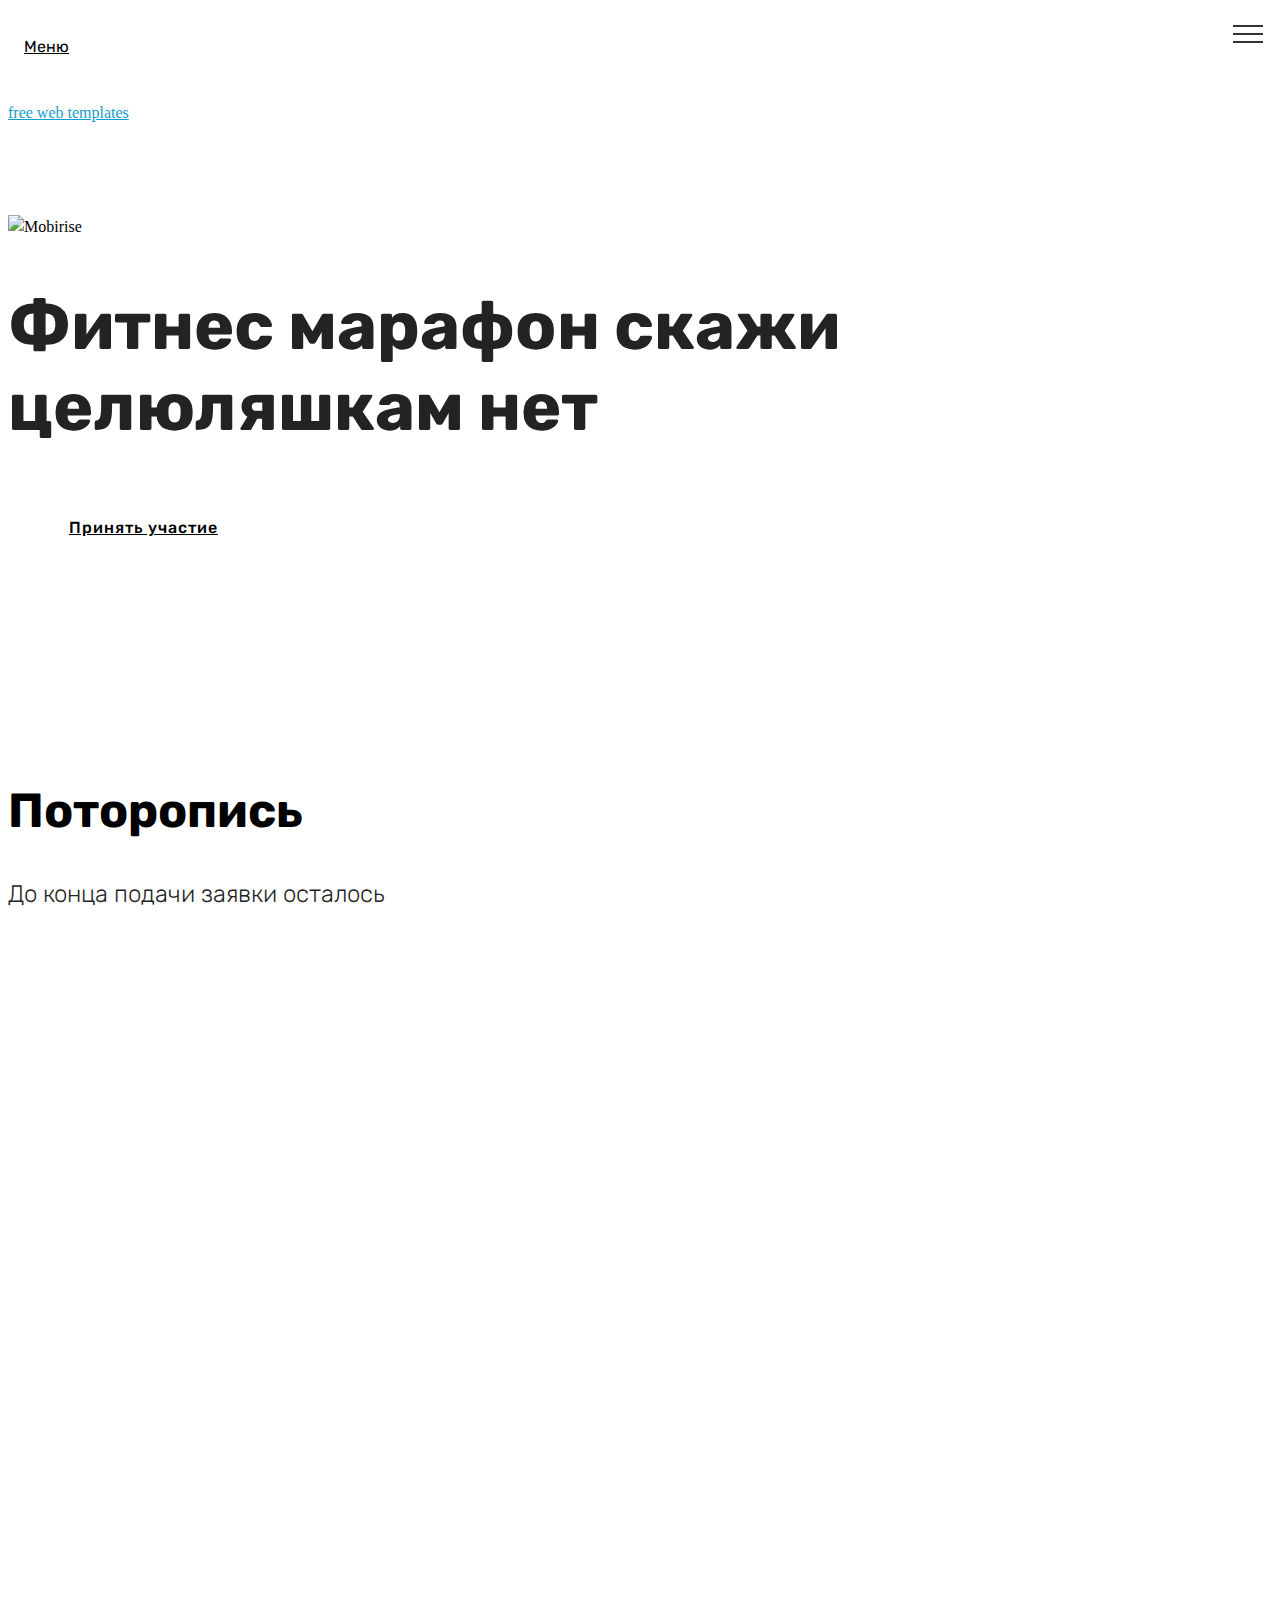
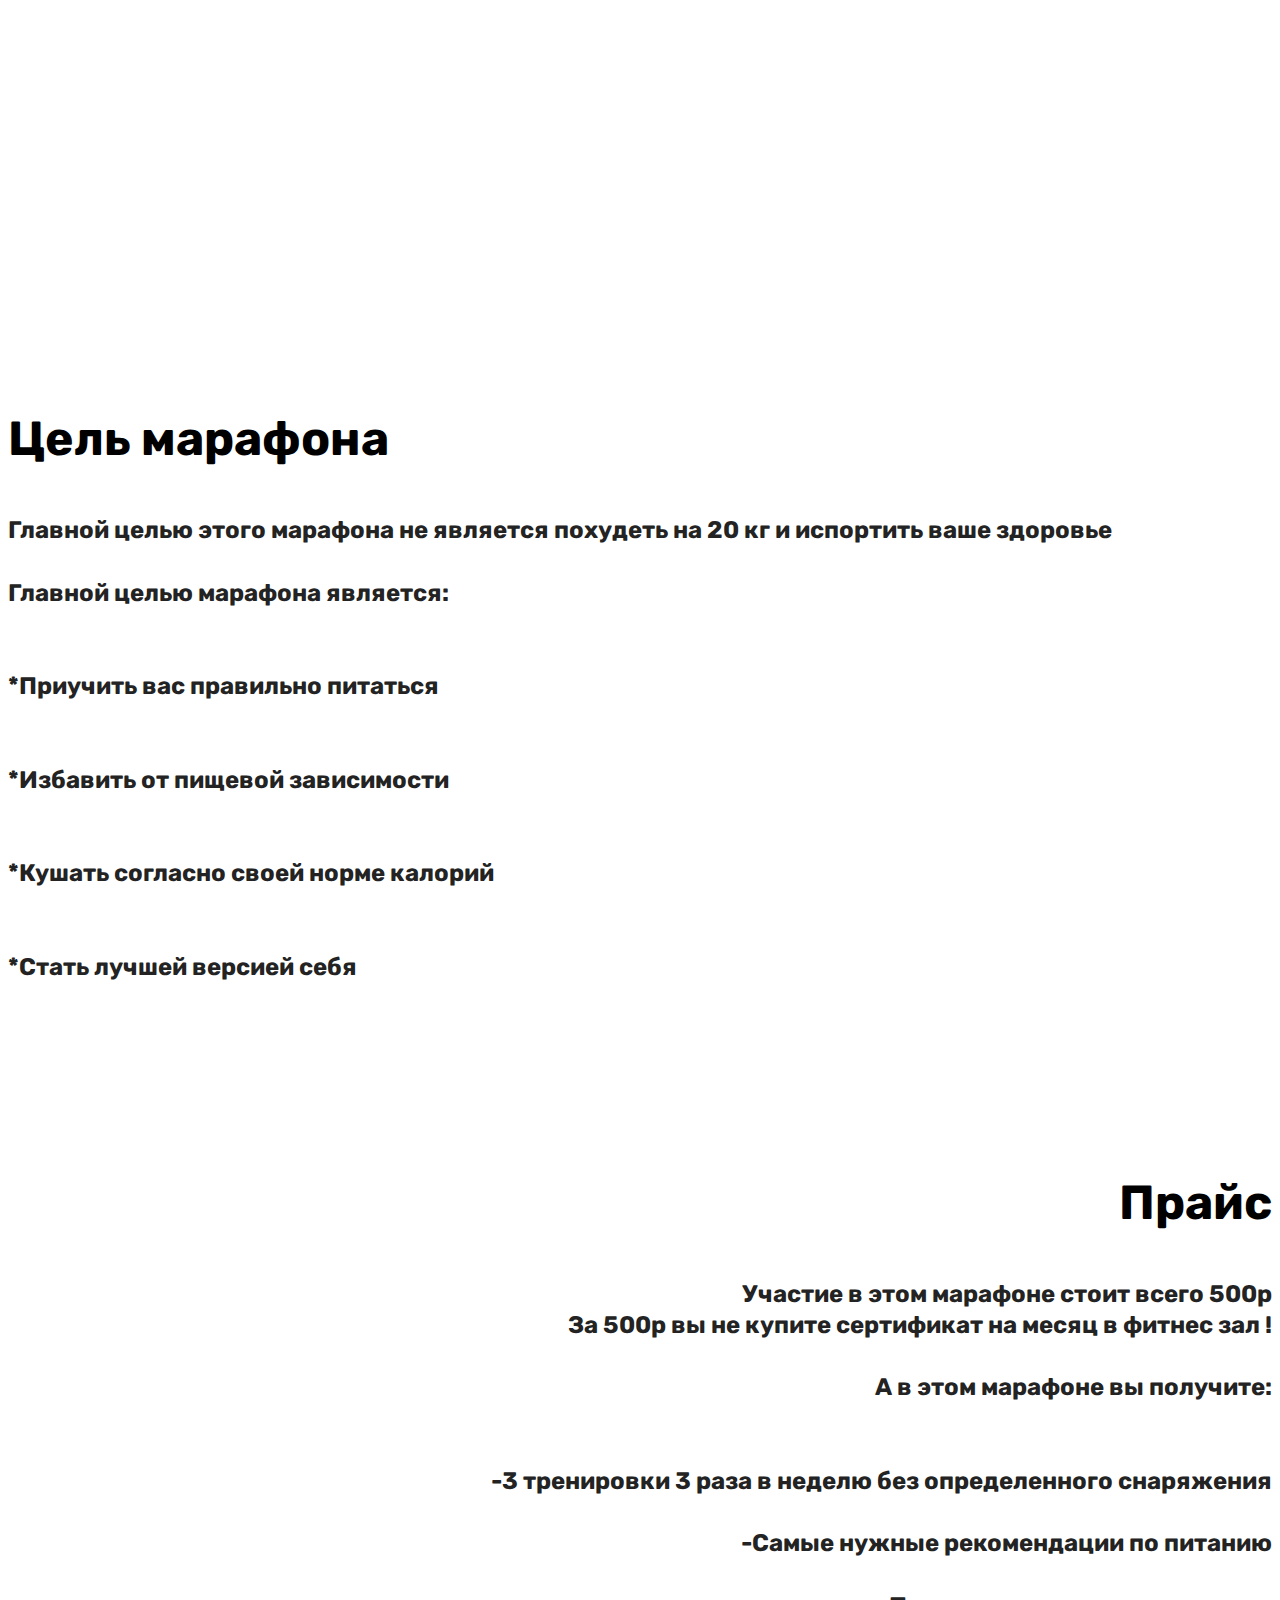
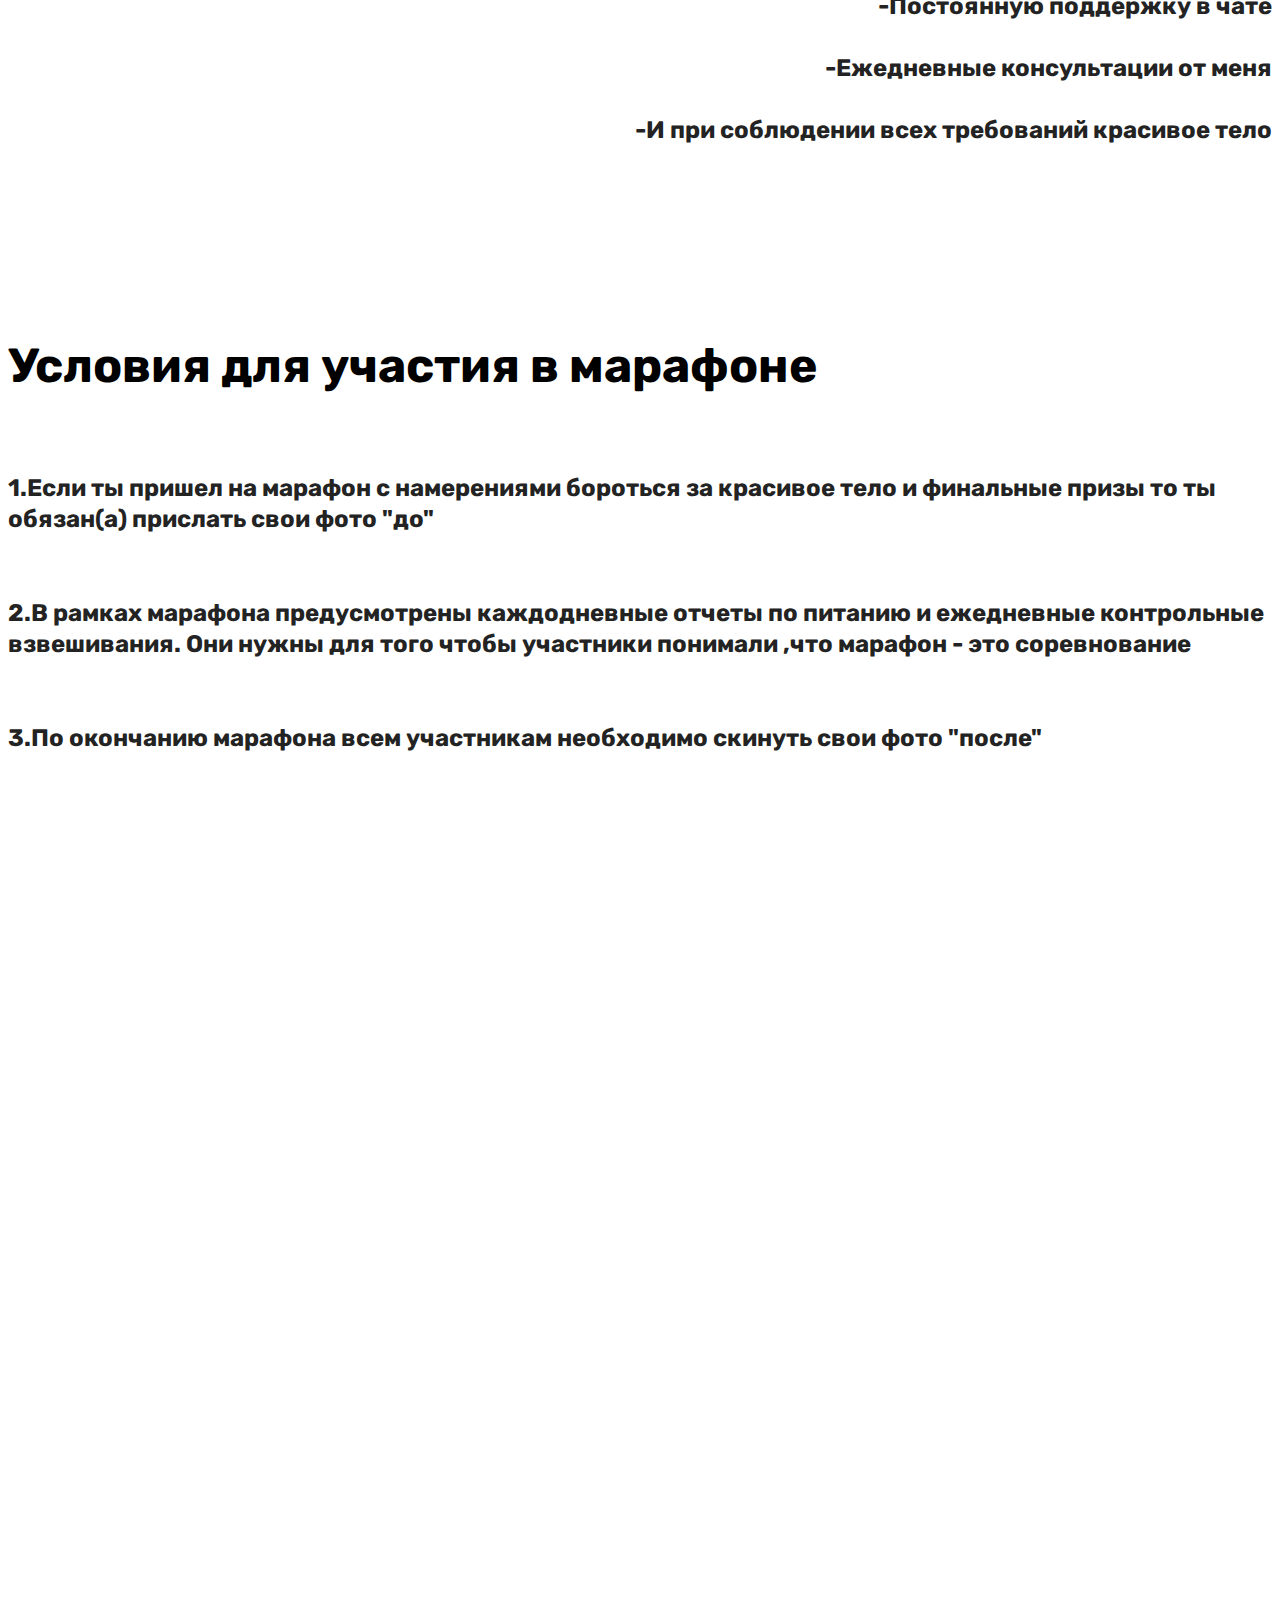
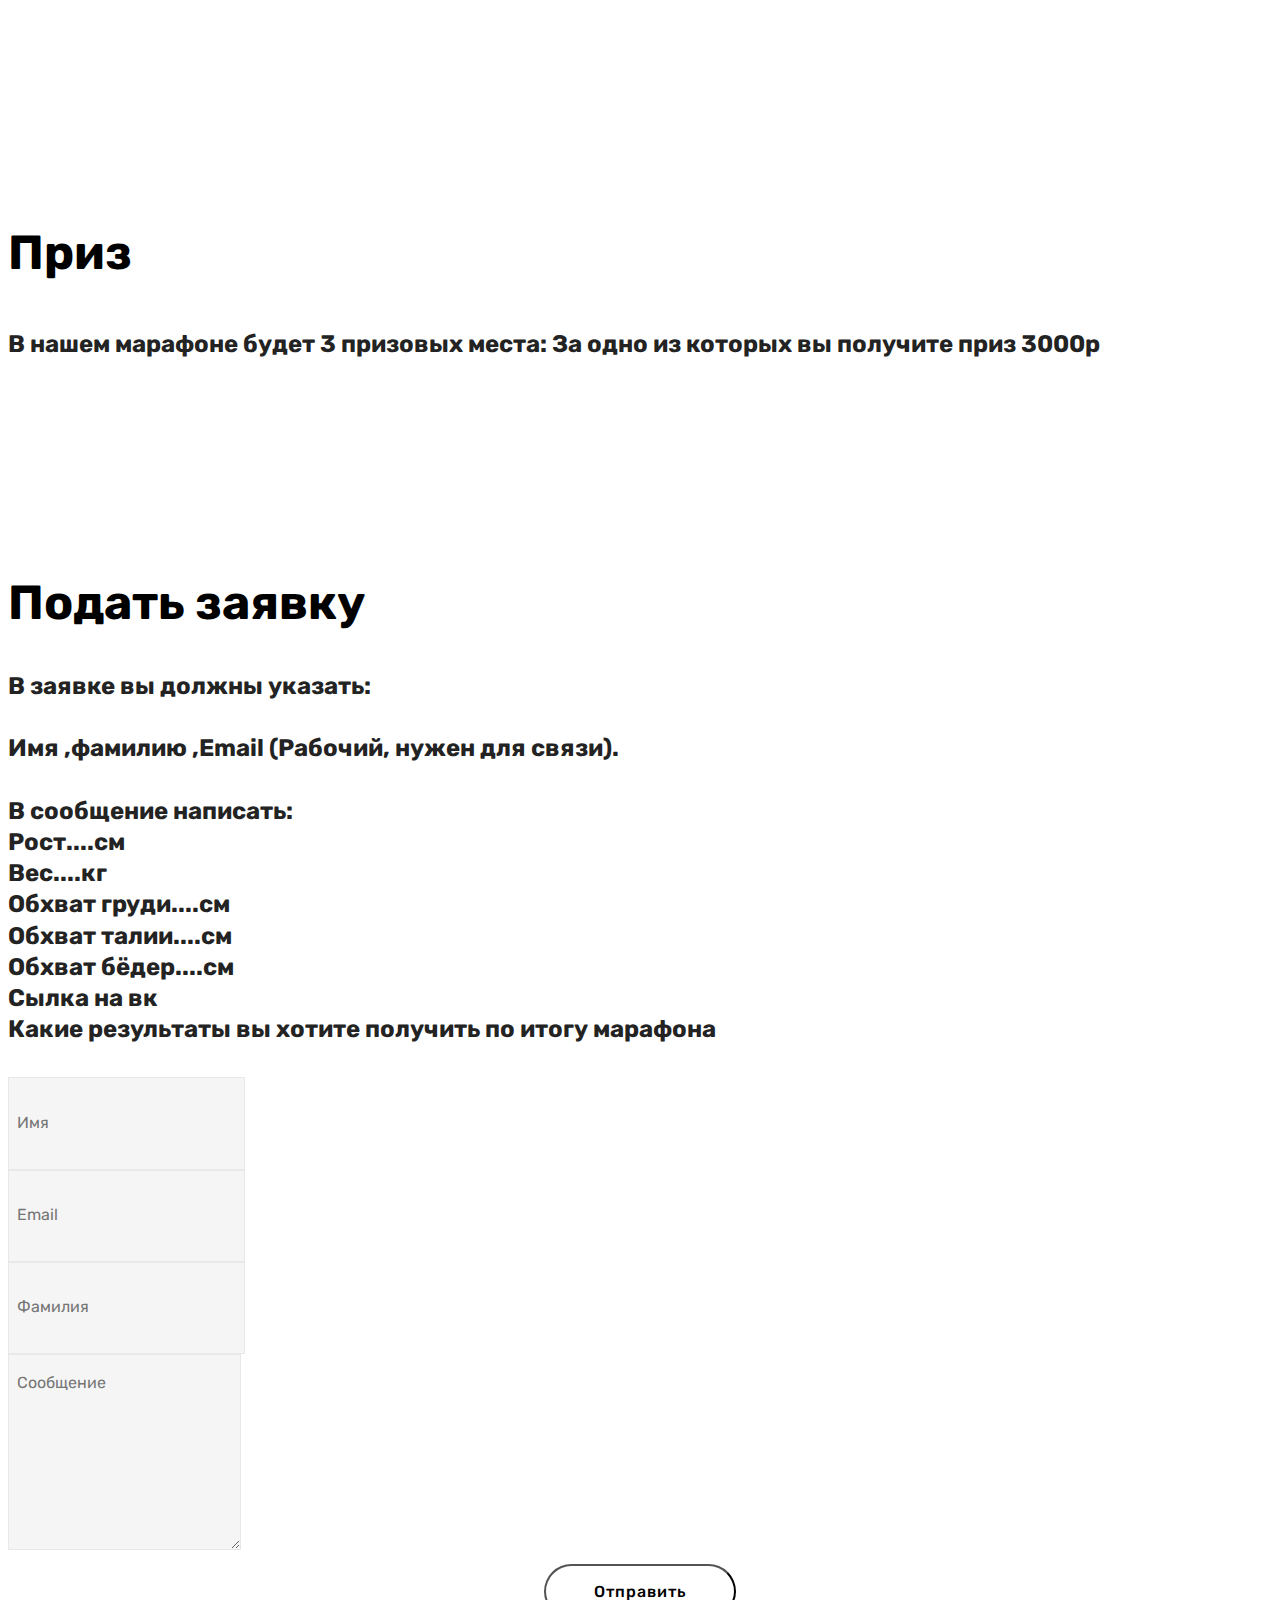
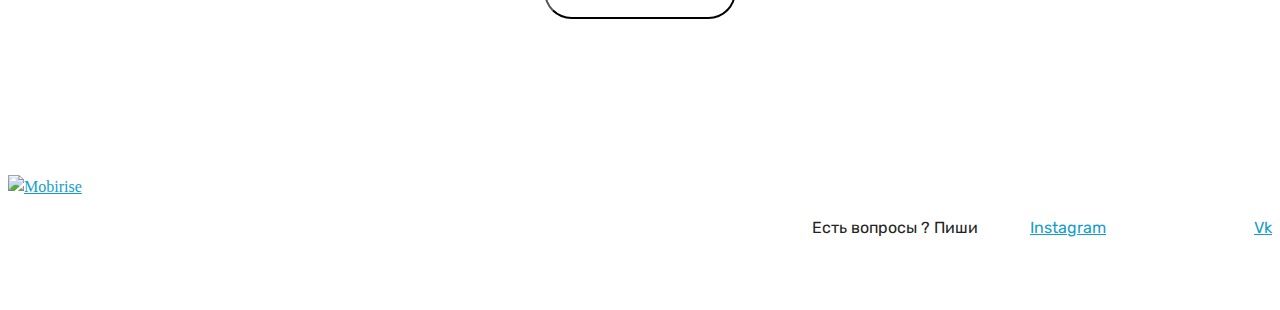
==== index.html @ 6115e507 "ы" ====
<!DOCTYPE html>
<html >
<head>
  <!-- Site made with Mobirise Website Builder v4.9.3, https://mobirise.com -->
  <meta charset="UTF-8">
  <meta http-equiv="X-UA-Compatible" content="IE=edge">
  <meta name="generator" content="Mobirise v4.9.3, mobirise.com">
  <meta name="viewport" content="width=device-width, initial-scale=1, minimum-scale=1">
  <link rel="shortcut icon" href="assets/images/logo2.png" type="image/x-icon">
  <meta name="description" content="">
  <title>Home</title>
  <link rel="stylesheet" href="assets/tether/tether.min.css">
  <link rel="stylesheet" href="assets/bootstrap/css/bootstrap.min.css">
  <link rel="stylesheet" href="assets/bootstrap/css/bootstrap-grid.min.css">
  <link rel="stylesheet" href="assets/bootstrap/css/bootstrap-reboot.min.css">
  <link rel="stylesheet" href="assets/socicon/css/styles.css">
  <link rel="stylesheet" href="assets/dropdown/css/style.css">
  <link rel="stylesheet" href="assets/theme/css/style.css">
  <link rel="stylesheet" href="assets/mobirise/css/mbr-additional.css" type="text/css">
  
  
  
</head>
<body>
  <section class="menu cid-rjnmWAhxUU" once="menu" id="menu2-k">

    

    <nav class="navbar navbar-expand beta-menu navbar-dropdown align-items-center collapsed">
        <button class="navbar-toggler navbar-toggler-right" type="button" data-toggle="collapse" data-target="#navbarSupportedContent" aria-controls="navbarSupportedContent" aria-expanded="false" aria-label="Toggle navigation">
            <div class="hamburger">
                <span></span>
                <span></span>
                <span></span>
                <span></span>
            </div>
        </button>
        <div class="menu-logo">
            <div class="navbar-brand">
                
                <span class="navbar-caption-wrap"><a class="navbar-caption text-black display-4" href="https://mobirise.com">Меню</a></span>
            </div>
        </div>
        <div class="collapse navbar-collapse" id="navbarSupportedContent">
            <ul class="navbar-nav nav-dropdown" data-app-modern-menu="true"><li class="nav-item">
                    <a class="nav-link link text-black display-4" href="index.html#content4-p">Цель марафона</a>
                </li>
                <li class="nav-item">
                    <a class="nav-link link text-black display-4" href="index.html#content4-q">Прайс</a>
                </li><li class="nav-item"><a class="nav-link link text-black display-4" href="index.html#content4-r">Условия</a></li><li class="nav-item dropdown"><a class="nav-link link text-black display-4" href="index.html#content4-v">Приз</a></li></ul>
            <div class="navbar-buttons mbr-section-btn"><a class="btn btn-sm btn-primary display-4" href="index.html#footer5-u">Есть вопросы ?
                    </a></div>
        </div>
    </nav>
</section>

<section class="engine"><a href="https://mobirise.info/l">free web templates</a></section><section class="header3 cid-rjnlZkVZ8T mbr-parallax-background" id="header3-h">

    

    

    <div class="container">
        <div class="media-container-row">
            <div class="mbr-figure" style="width: 100%;">
                <img src="assets/images/mbr-1014x676.jpg" alt="Mobirise" title="">
            </div>

            <div class="media-content">
                <h1 class="mbr-section-title mbr-white pb-3 mbr-fonts-style display-1">Фитнес марафон скажи целюляшкам нет&nbsp;</h1>
                
                <div class="mbr-section-text mbr-white pb-3 ">
                    
                </div>
                <div class="mbr-section-btn"><a class="btn btn-md btn-black-outline display-4" href="index.html#form1-m">Принять участие</a></div>
            </div>
        </div>
    </div>

</section>

<section class="countdown1 cid-rjnnFAbTQX" id="countdown1-l">
    
    
    
    <div class="container ">
        <h2 class="mbr-section-title pb-3 align-center mbr-fonts-style display-2">Поторопись</h2>
        <h3 class="mbr-section-subtitle align-center mbr-fonts-style display-5">До конца подачи заявки осталось</h3>
        
    </div>
    <div class="container countdown-cont align-center">
        <div class="daysCountdown" title="Дни"></div>
        <div class="hoursCountdown" title="Часы"></div> 
        <div class="minutesCountdown" title="Минуты"></div> 
        <div class="secondsCountdown" title="Секунды"></div>
        <div class="countdown pt-5 mt-2" data-due-date="2019/04/01"> 
        </div>
    </div>
</section>

<section class="cid-rjt4ZXOBVS" id="video1-1e">

    
    
    <figure class="mbr-figure align-center container">
        <div class="video-block" style="width: 66%;">
            <div><iframe class="mbr-embedded-video" src="https://www.youtube.com/embed/inrgWk1QDHM?rel=0&amp;amp;showinfo=0&amp;autoplay=1&amp;loop=1&amp;playlist=inrgWk1QDHM" width="1280" height="720" frameborder="0" allowfullscreen></iframe></div>
        </div>
    </figure>
</section>

<section class="mbr-section content4 cid-rjnpwalgCd" id="content4-p">

    

    <div class="container">
        <div class="media-container-row">
            <div class="title col-12 col-md-8">
                <h2 class="align-center pb-3 mbr-fonts-style display-2">Цель марафона 
</h2>
                <h3 class="mbr-section-subtitle align-center mbr-light mbr-fonts-style display-5">Главной целью этого марафона не является похудеть на 20 кг и испортить ваше здоровье<br><br> 
<div>Главной целью марафона является:</div><div><br></div><br><div>*Приучить вас правильно питаться
</div><div><br></div><br><div>*Избавить от пищевой зависимости 
</div><div><br></div><br><div>*Кушать согласно своей норме калорий
</div><div><br></div><br><div>*Стать лучшей версией себя</div></h3>
                
            </div>
        </div>
    </div>
</section>

<section class="mbr-section content4 cid-rjnpGqSRSa" id="content4-q">

    

    <div class="container">
        <div class="media-container-row">
            <div class="title col-12 col-md-8">
                <h2 class="align-center pb-3 mbr-fonts-style display-2">Прайс</h2>
                <h3 class="mbr-section-subtitle align-center mbr-light mbr-fonts-style display-5">Участие в этом марафоне стоит всего 500р
<div>За 500р вы не купите сертификат на месяц в фитнес зал !</div><br><div>
</div><div>А в этом марафоне вы получите:</div><br><div><br></div><div>-3 тренировки 3 раза в неделю без определенного снаряжения</div><br><div>
</div><div>-Самые нужные рекомендации по питанию</div><br><div>
</div><div>-Постоянную поддержку в чате</div><br><div>
</div><div>-Ежедневные консультации от меня</div><br><div>
</div><div>-И при соблюдении всех требований красивое тело</div></h3>
                
            </div>
        </div>
    </div>
</section>

<section class="mbr-section content4 cid-rjnpRH0UvU" id="content4-r">

    

    <div class="container">
        <div class="media-container-row">
            <div class="title col-12 col-md-8">
                <h2 class="align-center pb-3 mbr-fonts-style display-2">Условия для участия в марафоне</h2>
                <h3 class="mbr-section-subtitle align-center mbr-light mbr-fonts-style display-5"><br>1.Если ты пришел на марафон с намерениями бороться за красивое тело и финальные призы то ты обязан(а) прислать свои фото "до"
<div><br></div><br><div>2.В рамках марафона предусмотрены каждодневные отчеты по питанию и ежедневные контрольные взвешивания. Они нужны для того чтобы участники понимали ,что марафон - это соревнование 
</div><div><br></div><br><div>3.По окончанию марафона всем участникам необходимо скинуть свои фото "после"</div></h3>
                
            </div>
        </div>
    </div>
</section>

<section class="cid-rjt4TLXJRZ" id="video1-1d">

    
    
    <figure class="mbr-figure align-center container">
        <div class="video-block" style="width: 66%;">
            <div><iframe class="mbr-embedded-video" src="https://www.youtube.com/embed/abXaW09VKO4?rel=0&amp;amp;showinfo=0&amp;autoplay=1&amp;loop=1&amp;playlist=abXaW09VKO4" width="1280" height="720" frameborder="0" allowfullscreen></iframe></div>
        </div>
    </figure>
</section>

<section class="mbr-section content4 cid-rjnspT7eSA" id="content4-v">

    

    <div class="container">
        <div class="media-container-row">
            <div class="title col-12 col-md-8">
                <h2 class="align-center pb-3 mbr-fonts-style display-2">Приз</h2>
                <h3 class="mbr-section-subtitle align-center mbr-light mbr-fonts-style display-5"><div>В нашем марафоне будет 3 призовых места: За одно из которых вы получите приз 3000р</div></h3>
                
            </div>
        </div>
    </div>
</section>

<section class="mbr-section form1 cid-rjnoc1IdLS" id="form1-m">

    

    
    <div class="container">
        <div class="row justify-content-center">
            <div class="title col-12 col-lg-8">
                <h2 class="mbr-section-title align-center pb-3 mbr-fonts-style display-2">Подать заявку<br></h2>
                <h3 class="mbr-section-subtitle align-center mbr-light pb-3 mbr-fonts-style display-5">В заявке вы должны указать:<br><br>Имя ,фамилию ,Email (Рабочий, нужен для связи).<br><br>В сообщение написать:<br> Рост....см 
<div>Вес....кг
</div><div><span style="font-size: 1.5rem;">Обхват груди....см</span><br></div><div>Обхват талии....см
</div><div>Обхват бёдер....см</div><div>Сылка на вк</div><div>Какие результаты вы хотите получить по итогу марафона</div></h3>
            </div>
        </div>
    </div>
    <div class="container">
        <div class="row justify-content-center">
            <div class="media-container-column col-lg-8" data-form-type="formoid">
                    <div data-form-alert="" hidden="">Спасибо, ваша заявка подана</div>
            
                    <form class="mbr-form" action="https://mobirise.com/" method="post" data-form-title="Mobirise Form"><input type="hidden" name="email" data-form-email="true" value="Zj9N8cSoify53d/QNrTNuXJ7ZNSMb4dlTVEt5SyAT1WfngSIF4Brxfp3cuFoEPl8UBf7/ZH1DTQPVX3JPxWuQndUP+VEU6t3aCxztzg4c2f5lZRkUEDUfH0HNjt9jrqq">
                        <div class="row row-sm-offset">
                            <div class="col-md-4 multi-horizontal" data-for="name">
                                <div class="form-group">
                                    <label class="form-control-label mbr-fonts-style display-7" for="name-form1-m"></label>
                                    <input type="text" class="form-control" name="name" data-form-field="Name" required="" placeholder="Имя" id="name-form1-m">
                                </div>
                            </div>
                            <div class="col-md-4 multi-horizontal" data-for="email">
                                <div class="form-group">
                                    <label class="form-control-label mbr-fonts-style display-7" for="email-form1-m"></label>
                                    <input type="email" class="form-control" name="email" data-form-field="Email" required="" placeholder="Email" id="email-form1-m">
                                </div>
                            </div>
                            <div class="col-md-4 multi-horizontal" data-for="phone">
                                <div class="form-group">
                                    <label class="form-control-label mbr-fonts-style display-7" for="phone-form1-m"></label>
                                    <input type="tel" class="form-control" name="phone" data-form-field="Phone" placeholder="Фамилия" id="phone-form1-m">
                                </div>
                            </div>
                        </div>
                        <div class="form-group" data-for="message">
                            <label class="form-control-label mbr-fonts-style display-7" for="message-form1-m"></label>
                            <textarea type="text" class="form-control" name="message" rows="7" data-form-field="Message" placeholder="Сообщение" id="message-form1-m"></textarea>
                        </div>
            
                        <span class="input-group-btn"><button href="" type="submit" class="btn btn-form btn-black-outline display-4">Отправить</button></span>
                    </form>
            </div>
        </div>
    </div>
</section>

<section class="cid-rjnqIm7HED" id="footer5-u">

    

    

    <div class="container">
        <div class="media-container-row">
            <div class="col-md-3">
                <div class="media-wrap">
                    <a href="https://mobirise.com/">
                       <img src="assets/images/mbr-288x192.jpg" alt="Mobirise" title="">
                    </a>
                </div>
            </div>
            <div class="col-md-9">
                <p class="mbr-text align-right links mbr-fonts-style display-7">&nbsp; &nbsp; &nbsp; &nbsp; &nbsp; &nbsp; &nbsp; &nbsp; Есть вопросы ? Пиши &nbsp; &nbsp; &nbsp; &nbsp; &nbsp; &nbsp;&nbsp;<a href="https://www.instagram.com/atla.ntis/">Instagram</a>&nbsp; &nbsp; &nbsp; &nbsp; &nbsp; &nbsp; &nbsp; &nbsp; &nbsp; &nbsp; &nbsp; &nbsp; &nbsp; &nbsp; &nbsp; &nbsp; &nbsp; &nbsp; &nbsp;<a href="https://vk.com/id235802628">Vk</a></p>
            </div>
        </div>
        
    </div>
</section>


  <script src="assets/web/assets/jquery/jquery.min.js"></script>
  <script src="assets/popper/popper.min.js"></script>
  <script src="assets/tether/tether.min.js"></script>
  <script src="assets/bootstrap/js/bootstrap.min.js"></script>
  <script src="assets/smoothscroll/smooth-scroll.js"></script>
  <script src="assets/dropdown/js/script.min.js"></script>
  <script src="assets/touchswipe/jquery.touch-swipe.min.js"></script>
  <script src="assets/parallax/jarallax.min.js"></script>
  <script src="assets/countdown/jquery.countdown.min.js"></script>
  <script src="assets/theme/js/script.js"></script>
  <script src="assets/formoid/formoid.min.js"></script>
  
  
</body>
</html>
---- assets/mobirise/css/mbr-additional.css ----
@import url(https://fonts.googleapis.com/css?family=Rubik:300,300i,400,400i,500,500i,700,700i,900,900i);





body {
  font-style: normal;
  line-height: 1.5;
}
.mbr-section-title {
  font-style: normal;
  line-height: 1.2;
}
.mbr-section-subtitle {
  line-height: 1.3;
}
.mbr-text {
  font-style: normal;
  line-height: 1.6;
}
.display-1 {
  font-family: 'Rubik', sans-serif;
  font-size: 4.25rem;
}
.display-1 > .mbr-iconfont {
  font-size: 6.8rem;
}
.display-2 {
  font-family: 'Rubik', sans-serif;
  font-size: 3rem;
}
.display-2 > .mbr-iconfont {
  font-size: 4.8rem;
}
.display-4 {
  font-family: 'Rubik', sans-serif;
  font-size: 1rem;
}
.display-4 > .mbr-iconfont {
  font-size: 1.6rem;
}
.display-5 {
  font-family: 'Rubik', sans-serif;
  font-size: 1.5rem;
}
.display-5 > .mbr-iconfont {
  font-size: 2.4rem;
}
.display-7 {
  font-family: 'Rubik', sans-serif;
  font-size: 1rem;
}
.display-7 > .mbr-iconfont {
  font-size: 1.6rem;
}
/* ---- Fluid typography for mobile devices ---- */
/* 1.4 - font scale ratio ( bootstrap == 1.42857 ) */
/* 100vw - current viewport width */
/* (48 - 20)  48 == 48rem == 768px, 20 == 20rem == 320px(minimal supported viewport) */
/* 0.65 - min scale variable, may vary */
@media (max-width: 768px) {
  .display-1 {
    font-size: 3.4rem;
    font-size: calc( 2.1374999999999997rem + (4.25 - 2.1374999999999997) * ((100vw - 20rem) / (48 - 20)));
    line-height: calc( 1.4 * (2.1374999999999997rem + (4.25 - 2.1374999999999997) * ((100vw - 20rem) / (48 - 20))));
  }
  .display-2 {
    font-size: 2.4rem;
    font-size: calc( 1.7rem + (3 - 1.7) * ((100vw - 20rem) / (48 - 20)));
    line-height: calc( 1.4 * (1.7rem + (3 - 1.7) * ((100vw - 20rem) / (48 - 20))));
  }
  .display-4 {
    font-size: 0.8rem;
    font-size: calc( 1rem + (1 - 1) * ((100vw - 20rem) / (48 - 20)));
    line-height: calc( 1.4 * (1rem + (1 - 1) * ((100vw - 20rem) / (48 - 20))));
  }
  .display-5 {
    font-size: 1.2rem;
    font-size: calc( 1.175rem + (1.5 - 1.175) * ((100vw - 20rem) / (48 - 20)));
    line-height: calc( 1.4 * (1.175rem + (1.5 - 1.175) * ((100vw - 20rem) / (48 - 20))));
  }
}
/* Buttons */
.btn {
  font-weight: 500;
  border-width: 2px;
  font-style: normal;
  letter-spacing: 1px;
  margin: .4rem .8rem;
  white-space: normal;
  -webkit-transition: all 0.3s ease-in-out;
  -moz-transition: all 0.3s ease-in-out;
  transition: all 0.3s ease-in-out;
  display: inline-flex;
  align-items: center;
  justify-content: center;
  word-break: break-word;
  -webkit-align-items: center;
  -webkit-justify-content: center;
  display: -webkit-inline-flex;
  padding: 1rem 3rem;
  border-radius: 3px;
}
.btn-sm {
  font-weight: 500;
  letter-spacing: 1px;
  -webkit-transition: all 0.3s ease-in-out;
  -moz-transition: all 0.3s ease-in-out;
  transition: all 0.3s ease-in-out;
  padding: 0.6rem 1.5rem;
  border-radius: 3px;
}
.btn-md {
  font-weight: 500;
  letter-spacing: 1px;
  margin: .4rem .8rem !important;
  -webkit-transition: all 0.3s ease-in-out;
  -moz-transition: all 0.3s ease-in-out;
  transition: all 0.3s ease-in-out;
  padding: 1rem 3rem;
  border-radius: 3px;
}
.btn-lg {
  font-weight: 500;
  letter-spacing: 1px;
  margin: .4rem .8rem !important;
  -webkit-transition: all 0.3s ease-in-out;
  -moz-transition: all 0.3s ease-in-out;
  transition: all 0.3s ease-in-out;
  padding: 1.2rem 3.2rem;
  border-radius: 3px;
}
.bg-primary {
  background-color: #149dcc !important;
}
.bg-success {
  background-color: #f7ed4a !important;
}
.bg-info {
  background-color: #82786e !important;
}
.bg-warning {
  background-color: #879a9f !important;
}
.bg-danger {
  background-color: #b1a374 !important;
}
.btn-primary,
.btn-primary:active {
  background-color: #149dcc !important;
  border-color: #149dcc !important;
  color: #ffffff !important;
}
.btn-primary:hover,
.btn-primary:focus,
.btn-primary.focus,
.btn-primary.active {
  color: #ffffff !important;
  background-color: #0d6786 !important;
  border-color: #0d6786 !important;
}
.btn-primary.disabled,
.btn-primary:disabled {
  color: #ffffff !important;
  background-color: #0d6786 !important;
  border-color: #0d6786 !important;
}
.btn-secondary,
.btn-secondary:active {
  background-color: #ff3366 !important;
  border-color: #ff3366 !important;
  color: #ffffff !important;
}
.btn-secondary:hover,
.btn-secondary:focus,
.btn-secondary.focus,
.btn-secondary.active {
  color: #ffffff !important;
  background-color: #e50039 !important;
  border-color: #e50039 !important;
}
.btn-secondary.disabled,
.btn-secondary:disabled {
  color: #ffffff !important;
  background-color: #e50039 !important;
  border-color: #e50039 !important;
}
.btn-info,
.btn-info:active {
  background-color: #82786e !important;
  border-color: #82786e !important;
  color: #ffffff !important;
}
.btn-info:hover,
.btn-info:focus,
.btn-info.focus,
.btn-info.active {
  color: #ffffff !important;
  background-color: #59524b !important;
  border-color: #59524b !important;
}
.btn-info.disabled,
.btn-info:disabled {
  color: #ffffff !important;
  background-color: #59524b !important;
  border-color: #59524b !important;
}
.btn-success,
.btn-success:active {
  background-color: #f7ed4a !important;
  border-color: #f7ed4a !important;
  color: #3f3c03 !important;
}
.btn-success:hover,
.btn-success:focus,
.btn-success.focus,
.btn-success.active {
  color: #3f3c03 !important;
  background-color: #eadd0a !important;
  border-color: #eadd0a !important;
}
.btn-success.disabled,
.btn-success:disabled {
  color: #3f3c03 !important;
  background-color: #eadd0a !important;
  border-color: #eadd0a !important;
}
.btn-warning,
.btn-warning:active {
  background-color: #879a9f !important;
  border-color: #879a9f !important;
  color: #ffffff !important;
}
.btn-warning:hover,
.btn-warning:focus,
.btn-warning.focus,
.btn-warning.active {
  color: #ffffff !important;
  background-color: #617479 !important;
  border-color: #617479 !important;
}
.btn-warning.disabled,
.btn-warning:disabled {
  color: #ffffff !important;
  background-color: #617479 !important;
  border-color: #617479 !important;
}
.btn-danger,
.btn-danger:active {
  background-color: #b1a374 !important;
  border-color: #b1a374 !important;
  color: #ffffff !important;
}
.btn-danger:hover,
.btn-danger:focus,
.btn-danger.focus,
.btn-danger.active {
  color: #ffffff !important;
  background-color: #8b7d4e !important;
  border-color: #8b7d4e !important;
}
.btn-danger.disabled,
.btn-danger:disabled {
  color: #ffffff !important;
  background-color: #8b7d4e !important;
  border-color: #8b7d4e !important;
}
.btn-white {
  color: #333333 !important;
}
.btn-white,
.btn-white:active {
  background-color: #ffffff !important;
  border-color: #ffffff !important;
  color: #808080 !important;
}
.btn-white:hover,
.btn-white:focus,
.btn-white.focus,
.btn-white.active {
  color: #808080 !important;
  background-color: #d9d9d9 !important;
  border-color: #d9d9d9 !important;
}
.btn-white.disabled,
.btn-white:disabled {
  color: #808080 !important;
  background-color: #d9d9d9 !important;
  border-color: #d9d9d9 !important;
}
.btn-black,
.btn-black:active {
  background-color: #333333 !important;
  border-color: #333333 !important;
  color: #ffffff !important;
}
.btn-black:hover,
.btn-black:focus,
.btn-black.focus,
.btn-black.active {
  color: #ffffff !important;
  background-color: #0d0d0d !important;
  border-color: #0d0d0d !important;
}
.btn-black.disabled,
.btn-black:disabled {
  color: #ffffff !important;
  background-color: #0d0d0d !important;
  border-color: #0d0d0d !important;
}
.btn-primary-outline,
.btn-primary-outline:active {
  background: none;
  border-color: #0b566f;
  color: #0b566f;
}
.btn-primary-outline:hover,
.btn-primary-outline:focus,
.btn-primary-outline.focus,
.btn-primary-outline.active {
  color: #ffffff;
  background-color: #149dcc;
  border-color: #149dcc;
}
.btn-primary-outline.disabled,
.btn-primary-outline:disabled {
  color: #ffffff !important;
  background-color: #149dcc !important;
  border-color: #149dcc !important;
}
.btn-secondary-outline,
.btn-secondary-outline:active {
  background: none;
  border-color: #cc0033;
  color: #cc0033;
}
.btn-secondary-outline:hover,
.btn-secondary-outline:focus,
.btn-secondary-outline.focus,
.btn-secondary-outline.active {
  color: #ffffff;
  background-color: #ff3366;
  border-color: #ff3366;
}
.btn-secondary-outline.disabled,
.btn-secondary-outline:disabled {
  color: #ffffff !important;
  background-color: #ff3366 !important;
  border-color: #ff3366 !important;
}
.btn-info-outline,
.btn-info-outline:active {
  background: none;
  border-color: #4b453f;
  color: #4b453f;
}
.btn-info-outline:hover,
.btn-info-outline:focus,
.btn-info-outline.focus,
.btn-info-outline.active {
  color: #ffffff;
  background-color: #82786e;
  border-color: #82786e;
}
.btn-info-outline.disabled,
.btn-info-outline:disabled {
  color: #ffffff !important;
  background-color: #82786e !important;
  border-color: #82786e !important;
}
.btn-success-outline,
.btn-success-outline:active {
  background: none;
  border-color: #d2c609;
  color: #d2c609;
}
.btn-success-outline:hover,
.btn-success-outline:focus,
.btn-success-outline.focus,
.btn-success-outline.active {
  color: #3f3c03;
  background-color: #f7ed4a;
  border-color: #f7ed4a;
}
.btn-success-outline.disabled,
.btn-success-outline:disabled {
  color: #3f3c03 !important;
  background-color: #f7ed4a !important;
  border-color: #f7ed4a !important;
}
.btn-warning-outline,
.btn-warning-outline:active {
  background: none;
  border-color: #55666b;
  color: #55666b;
}
.btn-warning-outline:hover,
.btn-warning-outline:focus,
.btn-warning-outline.focus,
.btn-warning-outline.active {
  color: #ffffff;
  background-color: #879a9f;
  border-color: #879a9f;
}
.btn-warning-outline.disabled,
.btn-warning-outline:disabled {
  color: #ffffff !important;
  background-color: #879a9f !important;
  border-color: #879a9f !important;
}
.btn-danger-outline,
.btn-danger-outline:active {
  background: none;
  border-color: #7a6e45;
  color: #7a6e45;
}
.btn-danger-outline:hover,
.btn-danger-outline:focus,
.btn-danger-outline.focus,
.btn-danger-outline.active {
  color: #ffffff;
  background-color: #b1a374;
  border-color: #b1a374;
}
.btn-danger-outline.disabled,
.btn-danger-outline:disabled {
  color: #ffffff !important;
  background-color: #b1a374 !important;
  border-color: #b1a374 !important;
}
.btn-black-outline,
.btn-black-outline:active {
  background: none;
  border-color: #000000;
  color: #000000;
}
.btn-black-outline:hover,
.btn-black-outline:focus,
.btn-black-outline.focus,
.btn-black-outline.active {
  color: #ffffff;
  background-color: #333333;
  border-color: #333333;
}
.btn-black-outline.disabled,
.btn-black-outline:disabled {
  color: #ffffff !important;
  background-color: #333333 !important;
  border-color: #333333 !important;
}
.btn-white-outline,
.btn-white-outline:active,
.btn-white-outline.active {
  background: none;
  border-color: #ffffff;
  color: #ffffff;
}
.btn-white-outline:hover,
.btn-white-outline:focus,
.btn-white-outline.focus {
  color: #333333;
  background-color: #ffffff;
  border-color: #ffffff;
}
.text-primary {
  color: #149dcc !important;
}
.text-secondary {
  color: #ff3366 !important;
}
.text-success {
  color: #f7ed4a !important;
}
.text-info {
  color: #82786e !important;
}
.text-warning {
  color: #879a9f !important;
}
.text-danger {
  color: #b1a374 !important;
}
.text-white {
  color: #ffffff !important;
}
.text-black {
  color: #000000 !important;
}
a.text-primary:hover,
a.text-primary:focus {
  color: #0b566f !important;
}
a.text-secondary:hover,
a.text-secondary:focus {
  color: #cc0033 !important;
}
a.text-success:hover,
a.text-success:focus {
  color: #d2c609 !important;
}
a.text-info:hover,
a.text-info:focus {
  color: #4b453f !important;
}
a.text-warning:hover,
a.text-warning:focus {
  color: #55666b !important;
}
a.text-danger:hover,
a.text-danger:focus {
  color: #7a6e45 !important;
}
a.text-white:hover,
a.text-white:focus {
  color: #b3b3b3 !important;
}
a.text-black:hover,
a.text-black:focus {
  color: #4d4d4d !important;
}
.alert-success {
  background-color: #70c770;
}
.alert-info {
  background-color: #82786e;
}
.alert-warning {
  background-color: #879a9f;
}
.alert-danger {
  background-color: #b1a374;
}
.mbr-section-btn a.btn:not(.btn-form) {
  border-radius: 100px;
}
.mbr-section-btn a.btn:not(.btn-form):hover,
.mbr-section-btn a.btn:not(.btn-form):focus {
  box-shadow: none !important;
}
.mbr-section-btn a.btn:not(.btn-form):hover,
.mbr-section-btn a.btn:not(.btn-form):focus {
  box-shadow: 0 10px 40px 0 rgba(0, 0, 0, 0.2) !important;
  -webkit-box-shadow: 0 10px 40px 0 rgba(0, 0, 0, 0.2) !important;
}
.mbr-gallery-filter li a {
  border-radius: 100px !important;
}
.mbr-gallery-filter li.active .btn {
  background-color: #149dcc;
  border-color: #149dcc;
  color: #ffffff;
}
.mbr-gallery-filter li.active .btn:focus {
  box-shadow: none;
}
.nav-tabs .nav-link {
  border-radius: 100px !important;
}
.btn-form {
  border-radius: 0;
}
.btn-form:hover {
  cursor: pointer;
}
a,
a:hover {
  color: #149dcc;
}
.mbr-plan-header.bg-primary .mbr-plan-subtitle,
.mbr-plan-header.bg-primary .mbr-plan-price-desc {
  color: #b4e6f8;
}
.mbr-plan-header.bg-success .mbr-plan-subtitle,
.mbr-plan-header.bg-success .mbr-plan-price-desc {
  color: #ffffff;
}
.mbr-plan-header.bg-info .mbr-plan-subtitle,
.mbr-plan-header.bg-info .mbr-plan-price-desc {
  color: #beb8b2;
}
.mbr-plan-header.bg-warning .mbr-plan-subtitle,
.mbr-plan-header.bg-warning .mbr-plan-price-desc {
  color: #ced6d8;
}
.mbr-plan-header.bg-danger .mbr-plan-subtitle,
.mbr-plan-header.bg-danger .mbr-plan-price-desc {
  color: #dfd9c6;
}
/* Scroll to top button*/
.scrollToTop_wraper {
  display: none;
}
#scrollToTop a i:before {
  content: '';
  position: absolute;
  height: 40%;
  top: 25%;
  background: #fff;
  width: 2px;
  left: calc(50% - 1px);
}
#scrollToTop a i:after {
  content: '';
  position: absolute;
  display: block;
  border-top: 2px solid #fff;
  border-right: 2px solid #fff;
  width: 40%;
  height: 40%;
  left: 30%;
  bottom: 30%;
  transform: rotate(135deg);
  -webkit-transform: rotate(135deg);
}
/* Others*/
.note-check a[data-value=Rubik] {
  font-style: normal;
}
.mbr-arrow a {
  color: #ffffff;
}
@media (max-width: 767px) {
  .mbr-arrow {
    display: none;
  }
}
.form-control-label {
  position: relative;
  cursor: pointer;
  margin-bottom: .357em;
  padding: 0;
}
.alert {
  color: #ffffff;
  border-radius: 0;
  border: 0;
  font-size: .875rem;
  line-height: 1.5;
  margin-bottom: 1.875rem;
  padding: 1.25rem;
  position: relative;
}
.alert.alert-form::after {
  background-color: inherit;
  bottom: -7px;
  content: "";
  display: block;
  height: 14px;
  left: 50%;
  margin-left: -7px;
  position: absolute;
  transform: rotate(45deg);
  width: 14px;
  -webkit-transform: rotate(45deg);
}
.form-control {
  background-color: #f5f5f5;
  box-shadow: none;
  color: #565656;
  font-family: 'Rubik', sans-serif;
  font-size: 1rem;
  line-height: 1.43;
  min-height: 3.5em;
  padding: 1.07em .5em;
}
.form-control > .mbr-iconfont {
  font-size: 1.6rem;
}
.form-control,
.form-control:focus {
  border: 1px solid #e8e8e8;
}
.form-active .form-control:invalid {
  border-color: red;
}
.mbr-overlay {
  background-color: #000;
  bottom: 0;
  left: 0;
  opacity: .5;
  position: absolute;
  right: 0;
  top: 0;
  z-index: 0;
  pointer-events: none;
}
blockquote {
  font-style: italic;
  padding: 10px 0 10px 20px;
  font-size: 1.09rem;
  position: relative;
  border-color: #149dcc;
  border-width: 3px;
}
ul,
ol,
pre,
blockquote {
  margin-bottom: 2.3125rem;
}
pre {
  background: #f4f4f4;
  padding: 10px 24px;
  white-space: pre-wrap;
}
.inactive {
  -webkit-user-select: none;
  -moz-user-select: none;
  -ms-user-select: none;
  user-select: none;
  pointer-events: none;
  -webkit-user-drag: none;
  user-drag: none;
}
.mbr-section__comments .row {
  justify-content: center;
  -webkit-justify-content: center;
}
/* Forms */
.mbr-form .btn {
  margin: .4rem 0;
}
.mbr-form .input-group-btn a.btn {
  border-radius: 100px !important;
}
.mbr-form .input-group-btn a.btn:hover {
  box-shadow: 0 10px 40px 0 rgba(0, 0, 0, 0.2);
}
.mbr-form .input-group-btn button[type="submit"] {
  border-radius: 100px !important;
  padding: 1rem 3rem;
}
.mbr-form .input-group-btn button[type="submit"]:hover {
  box-shadow: 0 10px 40px 0 rgba(0, 0, 0, 0.2);
}
.form2 .form-control {
  border-top-left-radius: 100px;
  border-bottom-left-radius: 100px;
}
.form2 .input-group-btn a.btn {
  border-top-left-radius: 0 !important;
  border-bottom-left-radius: 0 !important;
}
.form2 .input-group-btn button[type="submit"] {
  border-top-left-radius: 0 !important;
  border-bottom-left-radius: 0 !important;
}
.form3 input[type="email"] {
  border-radius: 100px !important;
}
@media (max-width: 349px) {
  .form2 input[type="email"] {
    border-radius: 100px !important;
  }
  .form2 .input-group-btn a.btn {
    border-radius: 100px !important;
  }
  .form2 .input-group-btn button[type="submit"] {
    border-radius: 100px !important;
  }
}
@media (max-width: 767px) {
  .btn {
    font-size: .75rem !important;
  }
  .btn .mbr-iconfont {
    font-size: 1rem !important;
  }
}
/* Social block */
.btn-social {
  font-size: 20px;
  border-radius: 50%;
  padding: 0;
  width: 44px;
  height: 44px;
  line-height: 44px;
  text-align: center;
  position: relative;
  border: 2px solid #c0a375;
  border-color: #149dcc;
  color: #232323;
  cursor: pointer;
}
.btn-social i {
  top: 0;
  line-height: 44px;
  width: 44px;
}
.btn-social:hover {
  color: #fff;
  background: #149dcc;
}
.btn-social + .btn {
  margin-left: .1rem;
}
/* Footer */
.mbr-footer-content li::before,
.mbr-footer .mbr-contacts li::before {
  background: #149dcc;
}
.mbr-footer-content li a:hover,
.mbr-footer .mbr-contacts li a:hover {
  color: #149dcc;
}
.footer3 input[type="email"],
.footer4 input[type="email"] {
  border-radius: 100px !important;
}
.footer3 .input-group-btn a.btn,
.footer4 .input-group-btn a.btn {
  border-radius: 100px !important;
}
.footer3 .input-group-btn button[type="submit"],
.footer4 .input-group-btn button[type="submit"] {
  border-radius: 100px !important;
}
/* Headers*/
.header13 .form-inline input[type="email"],
.header14 .form-inline input[type="email"] {
  border-radius: 100px;
}
.header13 .form-inline input[type="text"],
.header14 .form-inline input[type="text"] {
  border-radius: 100px;
}
.header13 .form-inline input[type="tel"],
.header14 .form-inline input[type="tel"] {
  border-radius: 100px;
}
.header13 .form-inline a.btn,
.header14 .form-inline a.btn {
  border-radius: 100px;
}
.header13 .form-inline button,
.header14 .form-inline button {
  border-radius: 100px !important;
}
.offset-1 {
  margin-left: 8.33333%;
}
.offset-2 {
  margin-left: 16.66667%;
}
.offset-3 {
  margin-left: 25%;
}
.offset-4 {
  margin-left: 33.33333%;
}
.offset-5 {
  margin-left: 41.66667%;
}
.offset-6 {
  margin-left: 50%;
}
.offset-7 {
  margin-left: 58.33333%;
}
.offset-8 {
  margin-left: 66.66667%;
}
.offset-9 {
  margin-left: 75%;
}
.offset-10 {
  margin-left: 83.33333%;
}
.offset-11 {
  margin-left: 91.66667%;
}
@media (min-width: 576px) {
  .offset-sm-0 {
    margin-left: 0%;
  }
  .offset-sm-1 {
    margin-left: 8.33333%;
  }
  .offset-sm-2 {
    margin-left: 16.66667%;
  }
  .offset-sm-3 {
    margin-left: 25%;
  }
  .offset-sm-4 {
    margin-left: 33.33333%;
  }
  .offset-sm-5 {
    margin-left: 41.66667%;
  }
  .offset-sm-6 {
    margin-left: 50%;
  }
  .offset-sm-7 {
    margin-left: 58.33333%;
  }
  .offset-sm-8 {
    margin-left: 66.66667%;
  }
  .offset-sm-9 {
    margin-left: 75%;
  }
  .offset-sm-10 {
    margin-left: 83.33333%;
  }
  .offset-sm-11 {
    margin-left: 91.66667%;
  }
}
@media (min-width: 768px) {
  .offset-md-0 {
    margin-left: 0%;
  }
  .offset-md-1 {
    margin-left: 8.33333%;
  }
  .offset-md-2 {
    margin-left: 16.66667%;
  }
  .offset-md-3 {
    margin-left: 25%;
  }
  .offset-md-4 {
    margin-left: 33.33333%;
  }
  .offset-md-5 {
    margin-left: 41.66667%;
  }
  .offset-md-6 {
    margin-left: 50%;
  }
  .offset-md-7 {
    margin-left: 58.33333%;
  }
  .offset-md-8 {
    margin-left: 66.66667%;
  }
  .offset-md-9 {
    margin-left: 75%;
  }
  .offset-md-10 {
    margin-left: 83.33333%;
  }
  .offset-md-11 {
    margin-left: 91.66667%;
  }
}
@media (min-width: 992px) {
  .offset-lg-0 {
    margin-left: 0%;
  }
  .offset-lg-1 {
    margin-left: 8.33333%;
  }
  .offset-lg-2 {
    margin-left: 16.66667%;
  }
  .offset-lg-3 {
    margin-left: 25%;
  }
  .offset-lg-4 {
    margin-left: 33.33333%;
  }
  .offset-lg-5 {
    margin-left: 41.66667%;
  }
  .offset-lg-6 {
    margin-left: 50%;
  }
  .offset-lg-7 {
    margin-left: 58.33333%;
  }
  .offset-lg-8 {
    margin-left: 66.66667%;
  }
  .offset-lg-9 {
    margin-left: 75%;
  }
  .offset-lg-10 {
    margin-left: 83.33333%;
  }
  .offset-lg-11 {
    margin-left: 91.66667%;
  }
}
@media (min-width: 1200px) {
  .offset-xl-0 {
    margin-left: 0%;
  }
  .offset-xl-1 {
    margin-left: 8.33333%;
  }
  .offset-xl-2 {
    margin-left: 16.66667%;
  }
  .offset-xl-3 {
    margin-left: 25%;
  }
  .offset-xl-4 {
    margin-left: 33.33333%;
  }
  .offset-xl-5 {
    margin-left: 41.66667%;
  }
  .offset-xl-6 {
    margin-left: 50%;
  }
  .offset-xl-7 {
    margin-left: 58.33333%;
  }
  .offset-xl-8 {
    margin-left: 66.66667%;
  }
  .offset-xl-9 {
    margin-left: 75%;
  }
  .offset-xl-10 {
    margin-left: 83.33333%;
  }
  .offset-xl-11 {
    margin-left: 91.66667%;
  }
}
.navbar-toggler {
  -webkit-align-self: flex-start;
  -ms-flex-item-align: start;
  align-self: flex-start;
  padding: 0.25rem 0.75rem;
  font-size: 1.25rem;
  line-height: 1;
  background: transparent;
  border: 1px solid transparent;
  -webkit-border-radius: 0.25rem;
  border-radius: 0.25rem;
}
.navbar-toggler:focus,
.navbar-toggler:hover {
  text-decoration: none;
}
.navbar-toggler-icon {
  display: inline-block;
  width: 1.5em;
  height: 1.5em;
  vertical-align: middle;
  content: "";
  background: no-repeat center center;
  -webkit-background-size: 100% 100%;
  -o-background-size: 100% 100%;
  background-size: 100% 100%;
}
.navbar-toggler-left {
  position: absolute;
  left: 1rem;
}
.navbar-toggler-right {
  position: absolute;
  right: 1rem;
}
@media (max-width: 575px) {
  .navbar-toggleable .navbar-nav .dropdown-menu {
    position: static;
    float: none;
  }
  .navbar-toggleable > .container {
    padding-right: 0;
    padding-left: 0;
  }
}
@media (min-width: 576px) {
  .navbar-toggleable {
    -webkit-box-orient: horizontal;
    -webkit-box-direction: normal;
    -webkit-flex-direction: row;
    -ms-flex-direction: row;
    flex-direction: row;
    -webkit-flex-wrap: nowrap;
    -ms-flex-wrap: nowrap;
    flex-wrap: nowrap;
    -webkit-box-align: center;
    -webkit-align-items: center;
    -ms-flex-align: center;
    align-items: center;
  }
  .navbar-toggleable .navbar-nav {
    -webkit-box-orient: horizontal;
    -webkit-box-direction: normal;
    -webkit-flex-direction: row;
    -ms-flex-direction: row;
    flex-direction: row;
  }
  .navbar-toggleable .navbar-nav .nav-link {
    padding-right: .5rem;
    padding-left: .5rem;
  }
  .navbar-toggleable > .container {
    display: -webkit-box;
    display: -webkit-flex;
    display: -ms-flexbox;
    display: flex;
    -webkit-flex-wrap: nowrap;
    -ms-flex-wrap: nowrap;
    flex-wrap: nowrap;
    -webkit-box-align: center;
    -webkit-align-items: center;
    -ms-flex-align: center;
    align-items: center;
  }
  .navbar-toggleable .navbar-collapse {
    display: -webkit-box !important;
    display: -webkit-flex !important;
    display: -ms-flexbox !important;
    display: flex !important;
    width: 100%;
  }
  .navbar-toggleable .navbar-toggler {
    display: none;
  }
}
@media (max-width: 767px) {
  .navbar-toggleable-sm .navbar-nav .dropdown-menu {
    position: static;
    float: none;
  }
  .navbar-toggleable-sm > .container {
    padding-right: 0;
    padding-left: 0;
  }
}
@media (min-width: 768px) {
  .navbar-toggleable-sm {
    -webkit-box-orient: horizontal;
    -webkit-box-direction: normal;
    -webkit-flex-direction: row;
    -ms-flex-direction: row;
    flex-direction: row;
    -webkit-flex-wrap: nowrap;
    -ms-flex-wrap: nowrap;
    flex-wrap: nowrap;
    -webkit-box-align: center;
    -webkit-align-items: center;
    -ms-flex-align: center;
    align-items: center;
  }
  .navbar-toggleable-sm .navbar-nav {
    -webkit-box-orient: horizontal;
    -webkit-box-direction: normal;
    -webkit-flex-direction: row;
    -ms-flex-direction: row;
    flex-direction: row;
  }
  .navbar-toggleable-sm .navbar-nav .nav-link {
    padding-right: .5rem;
    padding-left: .5rem;
  }
  .navbar-toggleable-sm > .container {
    display: -webkit-box;
    display: -webkit-flex;
    display: -ms-flexbox;
    display: flex;
    -webkit-flex-wrap: nowrap;
    -ms-flex-wrap: nowrap;
    flex-wrap: nowrap;
    -webkit-box-align: center;
    -webkit-align-items: center;
    -ms-flex-align: center;
    align-items: center;
  }
  .navbar-toggleable-sm .navbar-collapse {
    display: none;
    width: 100%;
  }
  .navbar-toggleable-sm .navbar-toggler {
    display: none;
  }
}
@media (max-width: 991px) {
  .navbar-toggleable-md .navbar-nav .dropdown-menu {
    position: static;
    float: none;
  }
  .navbar-toggleable-md > .container {
    padding-right: 0;
    padding-left: 0;
  }
}
@media (min-width: 992px) {
  .navbar-toggleable-md {
    -webkit-box-orient: horizontal;
    -webkit-box-direction: normal;
    -webkit-flex-direction: row;
    -ms-flex-direction: row;
    flex-direction: row;
    -webkit-flex-wrap: nowrap;
    -ms-flex-wrap: nowrap;
    flex-wrap: nowrap;
    -webkit-box-align: center;
    -webkit-align-items: center;
    -ms-flex-align: center;
    align-items: center;
  }
  .navbar-toggleable-md .navbar-nav {
    -webkit-box-orient: horizontal;
    -webkit-box-direction: normal;
    -webkit-flex-direction: row;
    -ms-flex-direction: row;
    flex-direction: row;
  }
  .navbar-toggleable-md .navbar-nav .nav-link {
    padding-right: .5rem;
    padding-left: .5rem;
  }
  .navbar-toggleable-md > .container {
    display: -webkit-box;
    display: -webkit-flex;
    display: -ms-flexbox;
    display: flex;
    -webkit-flex-wrap: nowrap;
    -ms-flex-wrap: nowrap;
    flex-wrap: nowrap;
    -webkit-box-align: center;
    -webkit-align-items: center;
    -ms-flex-align: center;
    align-items: center;
  }
  .navbar-toggleable-md .navbar-collapse {
    display: -webkit-box !important;
    display: -webkit-flex !important;
    display: -ms-flexbox !important;
    display: flex !important;
    width: 100%;
  }
  .navbar-toggleable-md .navbar-toggler {
    display: none;
  }
}
@media (max-width: 1199px) {
  .navbar-toggleable-lg .navbar-nav .dropdown-menu {
    position: static;
    float: none;
  }
  .navbar-toggleable-lg > .container {
    padding-right: 0;
    padding-left: 0;
  }
}
@media (min-width: 1200px) {
  .navbar-toggleable-lg {
    -webkit-box-orient: horizontal;
    -webkit-box-direction: normal;
    -webkit-flex-direction: row;
    -ms-flex-direction: row;
    flex-direction: row;
    -webkit-flex-wrap: nowrap;
    -ms-flex-wrap: nowrap;
    flex-wrap: nowrap;
    -webkit-box-align: center;
    -webkit-align-items: center;
    -ms-flex-align: center;
    align-items: center;
  }
  .navbar-toggleable-lg .navbar-nav {
    -webkit-box-orient: horizontal;
    -webkit-box-direction: normal;
    -webkit-flex-direction: row;
    -ms-flex-direction: row;
    flex-direction: row;
  }
  .navbar-toggleable-lg .navbar-nav .nav-link {
    padding-right: .5rem;
    padding-left: .5rem;
  }
  .navbar-toggleable-lg > .container {
    display: -webkit-box;
    display: -webkit-flex;
    display: -ms-flexbox;
    display: flex;
    -webkit-flex-wrap: nowrap;
    -ms-flex-wrap: nowrap;
    flex-wrap: nowrap;
    -webkit-box-align: center;
    -webkit-align-items: center;
    -ms-flex-align: center;
    align-items: center;
  }
  .navbar-toggleable-lg .navbar-collapse {
    display: -webkit-box !important;
    display: -webkit-flex !important;
    display: -ms-flexbox !important;
    display: flex !important;
    width: 100%;
  }
  .navbar-toggleable-lg .navbar-toggler {
    display: none;
  }
}
.navbar-toggleable-xl {
  -webkit-box-orient: horizontal;
  -webkit-box-direction: normal;
  -webkit-flex-direction: row;
  -ms-flex-direction: row;
  flex-direction: row;
  -webkit-flex-wrap: nowrap;
  -ms-flex-wrap: nowrap;
  flex-wrap: nowrap;
  -webkit-box-align: center;
  -webkit-align-items: center;
  -ms-flex-align: center;
  align-items: center;
}
.navbar-toggleable-xl .navbar-nav .dropdown-menu {
  position: static;
  float: none;
}
.navbar-toggleable-xl > .container {
  padding-right: 0;
  padding-left: 0;
}
.navbar-toggleable-xl .navbar-nav {
  -webkit-box-orient: horizontal;
  -webkit-box-direction: normal;
  -webkit-flex-direction: row;
  -ms-flex-direction: row;
  flex-direction: row;
}
.navbar-toggleable-xl .navbar-nav .nav-link {
  padding-right: .5rem;
  padding-left: .5rem;
}
.navbar-toggleable-xl > .container {
  display: -webkit-box;
  display: -webkit-flex;
  display: -ms-flexbox;
  display: flex;
  -webkit-flex-wrap: nowrap;
  -ms-flex-wrap: nowrap;
  flex-wrap: nowrap;
  -webkit-box-align: center;
  -webkit-align-items: center;
  -ms-flex-align: center;
  align-items: center;
}
.navbar-toggleable-xl .navbar-collapse {
  display: -webkit-box !important;
  display: -webkit-flex !important;
  display: -ms-flexbox !important;
  display: flex !important;
  width: 100%;
}
.navbar-toggleable-xl .navbar-toggler {
  display: none;
}
.card-img {
  width: auto;
}
.menu .navbar.collapsed:not(.beta-menu) {
  flex-direction: column;
  -webkit-flex-direction: column;
}
.carousel-item.active,
.carousel-item-next,
.carousel-item-prev {
  display: -webkit-box;
  display: -webkit-flex;
  display: -ms-flexbox;
  display: flex;
}
.note-air-layout .dropup .dropdown-menu,
.note-air-layout .navbar-fixed-bottom .dropdown .dropdown-menu {
  bottom: initial !important;
}
html,
body {
  height: auto;
  min-height: 100vh;
}
.dropup .dropdown-toggle::after {
  display: none;
}
@media screen and (-ms-high-contrast: active), (-ms-high-contrast: none) {
  .card-wrapper {
    flex: auto!important;
  }
}
.cid-rjnmWAhxUU .navbar {
  background: #ffffff;
  transition: none;
  min-height: 77px;
  padding: .5rem 0;
}
.cid-rjnmWAhxUU .navbar-dropdown.bg-color.transparent.opened {
  background: #ffffff;
}
.cid-rjnmWAhxUU a {
  font-style: normal;
}
.cid-rjnmWAhxUU .nav-item span {
  padding-right: 0.4em;
  line-height: 0.5em;
  vertical-align: text-bottom;
  position: relative;
  text-decoration: none;
}
.cid-rjnmWAhxUU .nav-item a {
  display: flex;
  align-items: center;
  justify-content: center;
  padding: 0.7rem 0 !important;
  margin: 0rem .65rem !important;
}
.cid-rjnmWAhxUU .nav-item:focus,
.cid-rjnmWAhxUU .nav-link:focus {
  outline: none;
}
.cid-rjnmWAhxUU .btn {
  padding: 0.4rem 1.5rem;
  display: inline-flex;
  align-items: center;
}
.cid-rjnmWAhxUU .btn .mbr-iconfont {
  font-size: 1.6rem;
}
.cid-rjnmWAhxUU .menu-logo {
  margin-right: auto;
}
.cid-rjnmWAhxUU .menu-logo .navbar-brand {
  display: flex;
  margin-left: 5rem;
  padding: 0;
  transition: padding .2s;
  min-height: 3.8rem;
  align-items: center;
}
.cid-rjnmWAhxUU .menu-logo .navbar-brand .navbar-caption-wrap {
  display: flex;
  -webkit-align-items: center;
  align-items: center;
  word-break: break-word;
  min-width: 7rem;
  margin: .3rem 0;
}
.cid-rjnmWAhxUU .menu-logo .navbar-brand .navbar-caption-wrap .navbar-caption {
  line-height: 1.2rem !important;
  padding-right: 2rem;
}
.cid-rjnmWAhxUU .menu-logo .navbar-brand .navbar-logo {
  font-size: 4rem;
  transition: font-size 0.25s;
}
.cid-rjnmWAhxUU .menu-logo .navbar-brand .navbar-logo img {
  display: flex;
}
.cid-rjnmWAhxUU .menu-logo .navbar-brand .navbar-logo .mbr-iconfont {
  transition: font-size 0.25s;
}
.cid-rjnmWAhxUU .navbar-toggleable-sm .navbar-collapse {
  justify-content: flex-end;
  -webkit-justify-content: flex-end;
  padding-right: 5rem;
  width: auto;
}
.cid-rjnmWAhxUU .navbar-toggleable-sm .navbar-collapse .navbar-nav {
  flex-wrap: wrap;
  -webkit-flex-wrap: wrap;
  padding-left: 0;
}
.cid-rjnmWAhxUU .navbar-toggleable-sm .navbar-collapse .navbar-nav .nav-item {
  -webkit-align-self: center;
  align-self: center;
}
.cid-rjnmWAhxUU .navbar-toggleable-sm .navbar-collapse .navbar-buttons {
  padding-left: 0;
  padding-bottom: 0;
}
.cid-rjnmWAhxUU .dropdown .dropdown-menu {
  background: #ffffff;
  display: none;
  position: absolute;
  min-width: 5rem;
  padding-top: 1.4rem;
  padding-bottom: 1.4rem;
  text-align: left;
}
.cid-rjnmWAhxUU .dropdown .dropdown-menu .dropdown-item {
  width: auto;
  padding: 0.235em 1.5385em 0.235em 1.5385em !important;
}
.cid-rjnmWAhxUU .dropdown .dropdown-menu .dropdown-item::after {
  right: 0.5rem;
}
.cid-rjnmWAhxUU .dropdown .dropdown-menu .dropdown-submenu {
  margin: 0;
}
.cid-rjnmWAhxUU .dropdown.open > .dropdown-menu {
  display: block;
}
.cid-rjnmWAhxUU .navbar-toggleable-sm.opened:after {
  position: absolute;
  width: 100vw;
  height: 100vh;
  content: '';
  background-color: rgba(0, 0, 0, 0.1);
  left: 0;
  bottom: 0;
  transform: translateY(100%);
  -webkit-transform: translateY(100%);
  z-index: 1000;
}
.cid-rjnmWAhxUU .navbar.navbar-short {
  min-height: 60px;
  transition: all .2s;
}
.cid-rjnmWAhxUU .navbar.navbar-short .navbar-toggler-right {
  top: 20px;
}
.cid-rjnmWAhxUU .navbar.navbar-short .navbar-logo a {
  font-size: 2.5rem !important;
  line-height: 2.5rem;
  transition: font-size 0.25s;
}
.cid-rjnmWAhxUU .navbar.navbar-short .navbar-logo a .mbr-iconfont {
  font-size: 2.5rem !important;
}
.cid-rjnmWAhxUU .navbar.navbar-short .navbar-logo a img {
  height: 3rem !important;
}
.cid-rjnmWAhxUU .navbar.navbar-short .navbar-brand {
  min-height: 3rem;
}
.cid-rjnmWAhxUU button.navbar-toggler {
  width: 31px;
  height: 18px;
  cursor: pointer;
  transition: all .2s;
  top: 1.5rem;
  right: 1rem;
}
.cid-rjnmWAhxUU button.navbar-toggler:focus {
  outline: none;
}
.cid-rjnmWAhxUU button.navbar-toggler .hamburger span {
  position: absolute;
  right: 0;
  width: 30px;
  height: 2px;
  border-right: 5px;
  background-color: #333333;
}
.cid-rjnmWAhxUU button.navbar-toggler .hamburger span:nth-child(1) {
  top: 0;
  transition: all .2s;
}
.cid-rjnmWAhxUU button.navbar-toggler .hamburger span:nth-child(2) {
  top: 8px;
  transition: all .15s;
}
.cid-rjnmWAhxUU button.navbar-toggler .hamburger span:nth-child(3) {
  top: 8px;
  transition: all .15s;
}
.cid-rjnmWAhxUU button.navbar-toggler .hamburger span:nth-child(4) {
  top: 16px;
  transition: all .2s;
}
.cid-rjnmWAhxUU nav.opened .hamburger span:nth-child(1) {
  top: 8px;
  width: 0;
  opacity: 0;
  right: 50%;
  transition: all .2s;
}
.cid-rjnmWAhxUU nav.opened .hamburger span:nth-child(2) {
  -webkit-transform: rotate(45deg);
  transform: rotate(45deg);
  transition: all .25s;
}
.cid-rjnmWAhxUU nav.opened .hamburger span:nth-child(3) {
  -webkit-transform: rotate(-45deg);
  transform: rotate(-45deg);
  transition: all .25s;
}
.cid-rjnmWAhxUU nav.opened .hamburger span:nth-child(4) {
  top: 8px;
  width: 0;
  opacity: 0;
  right: 50%;
  transition: all .2s;
}
.cid-rjnmWAhxUU .collapsed.navbar-expand {
  flex-direction: column;
}
.cid-rjnmWAhxUU .collapsed .btn {
  display: flex;
}
.cid-rjnmWAhxUU .collapsed .navbar-collapse {
  display: none !important;
  padding-right: 0 !important;
}
.cid-rjnmWAhxUU .collapsed .navbar-collapse.collapsing,
.cid-rjnmWAhxUU .collapsed .navbar-collapse.show {
  display: block !important;
}
.cid-rjnmWAhxUU .collapsed .navbar-collapse.collapsing .navbar-nav,
.cid-rjnmWAhxUU .collapsed .navbar-collapse.show .navbar-nav {
  display: block;
  text-align: center;
}
.cid-rjnmWAhxUU .collapsed .navbar-collapse.collapsing .navbar-nav .nav-item,
.cid-rjnmWAhxUU .collapsed .navbar-collapse.show .navbar-nav .nav-item {
  clear: both;
}
.cid-rjnmWAhxUU .collapsed .navbar-collapse.collapsing .navbar-buttons,
.cid-rjnmWAhxUU .collapsed .navbar-collapse.show .navbar-buttons {
  text-align: center;
}
.cid-rjnmWAhxUU .collapsed .navbar-collapse.collapsing .navbar-buttons:last-child,
.cid-rjnmWAhxUU .collapsed .navbar-collapse.show .navbar-buttons:last-child {
  margin-bottom: 1rem;
}
.cid-rjnmWAhxUU .collapsed button.navbar-toggler {
  display: block;
}
.cid-rjnmWAhxUU .collapsed .navbar-brand {
  margin-left: 1rem !important;
}
.cid-rjnmWAhxUU .collapsed .navbar-toggleable-sm {
  flex-direction: column;
  -webkit-flex-direction: column;
}
.cid-rjnmWAhxUU .collapsed .dropdown .dropdown-menu {
  width: 100%;
  text-align: center;
  position: relative;
  opacity: 0;
  display: block;
  height: 0;
  visibility: hidden;
  padding: 0;
  transition-duration: .5s;
  transition-property: opacity,padding,height;
}
.cid-rjnmWAhxUU .collapsed .dropdown.open > .dropdown-menu {
  position: relative;
  opacity: 1;
  height: auto;
  padding: 1.4rem 0;
  visibility: visible;
}
.cid-rjnmWAhxUU .collapsed .dropdown .dropdown-submenu {
  left: 0;
  text-align: center;
  width: 100%;
}
.cid-rjnmWAhxUU .collapsed .dropdown .dropdown-toggle[data-toggle="dropdown-submenu"]::after {
  margin-top: 0;
  position: inherit;
  right: 0;
  top: 50%;
  display: inline-block;
  width: 0;
  height: 0;
  margin-left: .3em;
  vertical-align: middle;
  content: "";
  border-top: .30em solid;
  border-right: .30em solid transparent;
  border-left: .30em solid transparent;
}
@media (max-width: 991px) {
  .cid-rjnmWAhxUU.navbar-expand {
    flex-direction: column;
  }
  .cid-rjnmWAhxUU img {
    height: 3.8rem !important;
  }
  .cid-rjnmWAhxUU .btn {
    display: flex;
  }
  .cid-rjnmWAhxUU button.navbar-toggler {
    display: block;
  }
  .cid-rjnmWAhxUU .navbar-brand {
    margin-left: 1rem !important;
  }
  .cid-rjnmWAhxUU .navbar-toggleable-sm {
    flex-direction: column;
    -webkit-flex-direction: column;
  }
  .cid-rjnmWAhxUU .navbar-collapse {
    display: none !important;
    padding-right: 0 !important;
  }
  .cid-rjnmWAhxUU .navbar-collapse.collapsing,
  .cid-rjnmWAhxUU .navbar-collapse.show {
    display: block !important;
  }
  .cid-rjnmWAhxUU .navbar-collapse.collapsing .navbar-nav,
  .cid-rjnmWAhxUU .navbar-collapse.show .navbar-nav {
    display: block;
    text-align: center;
  }
  .cid-rjnmWAhxUU .navbar-collapse.collapsing .navbar-nav .nav-item,
  .cid-rjnmWAhxUU .navbar-collapse.show .navbar-nav .nav-item {
    clear: both;
  }
  .cid-rjnmWAhxUU .navbar-collapse.collapsing .navbar-buttons,
  .cid-rjnmWAhxUU .navbar-collapse.show .navbar-buttons {
    text-align: center;
  }
  .cid-rjnmWAhxUU .navbar-collapse.collapsing .navbar-buttons:last-child,
  .cid-rjnmWAhxUU .navbar-collapse.show .navbar-buttons:last-child {
    margin-bottom: 1rem;
  }
  .cid-rjnmWAhxUU .dropdown .dropdown-menu {
    width: 100%;
    text-align: center;
    position: relative;
    opacity: 0;
    display: block;
    height: 0;
    visibility: hidden;
    padding: 0;
    transition-duration: .5s;
    transition-property: opacity,padding,height;
  }
  .cid-rjnmWAhxUU .dropdown.open > .dropdown-menu {
    position: relative;
    opacity: 1;
    height: auto;
    padding: 1.4rem 0;
    visibility: visible;
  }
  .cid-rjnmWAhxUU .dropdown .dropdown-submenu {
    left: 0;
    text-align: center;
    width: 100%;
  }
  .cid-rjnmWAhxUU .dropdown .dropdown-toggle[data-toggle="dropdown-submenu"]::after {
    margin-top: 0;
    position: inherit;
    right: 0;
    top: 50%;
    display: inline-block;
    width: 0;
    height: 0;
    margin-left: .3em;
    vertical-align: middle;
    content: "";
    border-top: .30em solid;
    border-right: .30em solid transparent;
    border-left: .30em solid transparent;
  }
}
@media (min-width: 767px) {
  .cid-rjnmWAhxUU .menu-logo {
    flex-shrink: 0;
  }
}
.cid-rjnmWAhxUU .navbar-collapse {
  flex-basis: auto;
}
.cid-rjnmWAhxUU .nav-link:hover,
.cid-rjnmWAhxUU .dropdown-item:hover {
  color: #767676 !important;
}
.cid-rjnlZkVZ8T {
  padding-top: 90px;
  padding-bottom: 90px;
  background-image: url("../../../assets/images/7-1366x779.png");
}
@media (min-width: 992px) {
  .cid-rjnlZkVZ8T .mbr-figure {
    padding-right: 4rem;
  }
}
@media (max-width: 991px) {
  .cid-rjnlZkVZ8T .mbr-figure {
    padding-bottom: 3rem;
  }
}
@media (max-width: 767px) {
  .cid-rjnlZkVZ8T .mbr-text {
    text-align: center;
  }
}
.cid-rjnlZkVZ8T H1 {
  color: #232323;
}
.cid-rjnnFAbTQX {
  padding-top: 90px;
  padding-bottom: 90px;
  background-color: #ffffff;
}
.cid-rjnnFAbTQX .mbr-section-subtitle {
  color: #232323;
  font-weight: 300;
}
.cid-rjnnFAbTQX .number-wrap {
  color: #565656;
  border-color: rgba(255, 255, 255, 0.15);
  position: relative;
  display: inline-block;
  text-align: center;
  padding: 5px 10px 13px 10px;
  margin: 0;
  min-width: 118px;
  border-radius: 2px;
  max-width: 100%;
}
.cid-rjnnFAbTQX .number {
  font-style: normal;
  font-weight: 700;
  font-size: 55px;
  text-transform: none;
  letter-spacing: -2px;
  word-spacing: 0;
  line-height: 1.3;
  color: #28262b;
}
.cid-rjnnFAbTQX .period {
  display: block;
  padding-top: 2px;
  border-top: 1px solid rgba(0, 0, 0, 0.1);
}
.cid-rjnnFAbTQX .dot {
  position: absolute;
  top: -10px;
  right: -1em;
  width: 1em;
  display: block;
  height: 83%;
  overflow: hidden;
  font-style: normal;
  font-weight: 700;
  font-size: 55px;
  line-height: 89.65px;
  text-transform: none;
  letter-spacing: 0;
  word-spacing: 0;
  color: #28262b;
}
.cid-rjnnFAbTQX .countdown-cont {
  max-width: 700px;
  margin: 0 auto;
}
@media (max-width: 768px) {
  .cid-rjnnFAbTQX .dot {
    display: none;
  }
}
@media (max-width: 543px) {
  .cid-rjnnFAbTQX .number-wrap {
    margin-bottom: 15px;
  }
}
@media (max-width: 550px) {
  .cid-rjnnFAbTQX .col-xs-3 {
    padding-left: 0;
    padding-right: 0;
  }
  .cid-rjnnFAbTQX .number-wrap {
    min-width: auto;
  }
}
@media (max-width: 440px) {
  .cid-rjnnFAbTQX .number,
  .cid-rjnnFAbTQX .dot {
    font-size: 40px;
  }
}
@media (max-width: 380px) {
  .cid-rjnnFAbTQX .period {
    font-size: 0.8rem;
  }
}
.cid-rjt4ZXOBVS {
  background: #ffffff;
  padding-top: 60px;
  padding-bottom: 60px;
}
.cid-rjt4ZXOBVS .video-block {
  margin: auto;
}
@media (max-width: 768px) {
  .cid-rjt4ZXOBVS .video-block {
    width: 100% !important;
  }
}
.cid-rjnpwalgCd {
  padding-top: 60px;
  padding-bottom: 60px;
  background-color: #ffffff;
}
.cid-rjnpwalgCd .mbr-section-subtitle {
  color: #232323;
  text-align: left;
}
.cid-rjnpwalgCd .mbr-section-subtitle DIV {
  text-align: left;
  color: #232323;
}
.cid-rjnpwalgCd H2 {
  text-align: left;
}
.cid-rjnpGqSRSa {
  padding-top: 60px;
  padding-bottom: 60px;
  background-color: #ffffff;
}
.cid-rjnpGqSRSa .mbr-section-subtitle {
  color: #232323;
  text-align: right;
}
.cid-rjnpGqSRSa .mbr-section-subtitle DIV {
  text-align: right;
}
.cid-rjnpGqSRSa H2 {
  text-align: right;
}
.cid-rjnpRH0UvU {
  padding-top: 60px;
  padding-bottom: 60px;
  background-color: #ffffff;
}
.cid-rjnpRH0UvU .mbr-section-subtitle {
  color: #232323;
  text-align: left;
}
.cid-rjnpRH0UvU H2 {
  text-align: left;
}
.cid-rjnpRH0UvU .mbr-section-subtitle DIV {
  color: #232323;
  text-align: left;
}
.cid-rjt4TLXJRZ {
  background: #ffffff;
  padding-top: 60px;
  padding-bottom: 60px;
}
.cid-rjt4TLXJRZ .video-block {
  margin: auto;
}
@media (max-width: 768px) {
  .cid-rjt4TLXJRZ .video-block {
    width: 100% !important;
  }
}
.cid-rjnspT7eSA {
  padding-top: 60px;
  padding-bottom: 60px;
  background-color: #ffffff;
}
.cid-rjnspT7eSA .mbr-section-subtitle {
  color: #767676;
}
.cid-rjnspT7eSA .mbr-section-subtitle DIV {
  color: #232323;
}
.cid-rjnoc1IdLS {
  padding-top: 90px;
  padding-bottom: 90px;
  background-color: #ffffff;
}
.cid-rjnoc1IdLS .title {
  margin-bottom: 2rem;
}
.cid-rjnoc1IdLS .mbr-section-subtitle {
  color: #232323;
  text-align: left;
}
.cid-rjnoc1IdLS a:not([href]):not([tabindex]) {
  color: #fff;
  border-radius: 3px;
}
.cid-rjnoc1IdLS a.btn-white:not([href]):not([tabindex]) {
  color: #333;
}
.cid-rjnoc1IdLS .multi-horizontal {
  flex-grow: 1;
  -webkit-flex-grow: 1;
  max-width: 100%;
}
.cid-rjnoc1IdLS .input-group-btn {
  display: block;
  text-align: center;
}
.cid-rjnoc1IdLS .mbr-section-subtitle DIV {
  text-align: left;
}
.cid-rjnqIm7HED {
  padding-top: 60px;
  padding-bottom: 45px;
  background-image: url("../../../assets/images/1366x710.png");
}
@media (max-width: 767px) {
  .cid-rjnqIm7HED .media-wrap {
    margin-bottom: 1rem;
    text-align: center;
  }
}
.cid-rjnqIm7HED .media-wrap .mbr-iconfont-logo {
  font-size: 7rem;
  color: #f36;
}
.cid-rjnqIm7HED .media-wrap img {
  height: 6rem;
}
.cid-rjnqIm7HED .mbr-text {
  color: #767676;
}
@media (max-width: 767px) {
  .cid-rjnqIm7HED .footer-lower .copyright {
    margin-bottom: 1rem;
    text-align: center;
  }
}
.cid-rjnqIm7HED .footer-lower hr {
  margin: 1rem 0;
  border-color: #000;
  opacity: .05;
}
.cid-rjnqIm7HED .footer-lower .social-list {
  padding-left: 0;
  margin-bottom: 0;
  list-style: none;
  display: flex;
  flex-wrap: wrap;
  justify-content: flex-end;
  -webkit-justify-content: flex-end;
}
.cid-rjnqIm7HED .footer-lower .social-list .mbr-iconfont-social {
  font-size: 1.3rem;
  color: #232323;
}
.cid-rjnqIm7HED .footer-lower .social-list .soc-item {
  margin: 0 .5rem;
}
.cid-rjnqIm7HED .footer-lower .social-list a {
  margin: 0;
  opacity: .5;
  -webkit-transition: .2s linear;
  transition: .2s linear;
}
.cid-rjnqIm7HED .footer-lower .social-list a:hover {
  opacity: 1;
}
@media (max-width: 767px) {
  .cid-rjnqIm7HED .footer-lower .social-list {
    justify-content: center;
    -webkit-justify-content: center;
  }
}
.cid-rjnqIm7HED .links {
  color: #232323;
  text-align: right;
}
.cid-rjnmWAhxUU .navbar {
  background: #ffffff;
  transition: none;
  min-height: 77px;
  padding: .5rem 0;
}
.cid-rjnmWAhxUU .navbar-dropdown.bg-color.transparent.opened {
  background: #ffffff;
}
.cid-rjnmWAhxUU a {
  font-style: normal;
}
.cid-rjnmWAhxUU .nav-item span {
  padding-right: 0.4em;
  line-height: 0.5em;
  vertical-align: text-bottom;
  position: relative;
  text-decoration: none;
}
.cid-rjnmWAhxUU .nav-item a {
  display: flex;
  align-items: center;
  justify-content: center;
  padding: 0.7rem 0 !important;
  margin: 0rem .65rem !important;
}
.cid-rjnmWAhxUU .nav-item:focus,
.cid-rjnmWAhxUU .nav-link:focus {
  outline: none;
}
.cid-rjnmWAhxUU .btn {
  padding: 0.4rem 1.5rem;
  display: inline-flex;
  align-items: center;
}
.cid-rjnmWAhxUU .btn .mbr-iconfont {
  font-size: 1.6rem;
}
.cid-rjnmWAhxUU .menu-logo {
  margin-right: auto;
}
.cid-rjnmWAhxUU .menu-logo .navbar-brand {
  display: flex;
  margin-left: 5rem;
  padding: 0;
  transition: padding .2s;
  min-height: 3.8rem;
  align-items: center;
}
.cid-rjnmWAhxUU .menu-logo .navbar-brand .navbar-caption-wrap {
  display: flex;
  -webkit-align-items: center;
  align-items: center;
  word-break: break-word;
  min-width: 7rem;
  margin: .3rem 0;
}
.cid-rjnmWAhxUU .menu-logo .navbar-brand .navbar-caption-wrap .navbar-caption {
  line-height: 1.2rem !important;
  padding-right: 2rem;
}
.cid-rjnmWAhxUU .menu-logo .navbar-brand .navbar-logo {
  font-size: 4rem;
  transition: font-size 0.25s;
}
.cid-rjnmWAhxUU .menu-logo .navbar-brand .navbar-logo img {
  display: flex;
}
.cid-rjnmWAhxUU .menu-logo .navbar-brand .navbar-logo .mbr-iconfont {
  transition: font-size 0.25s;
}
.cid-rjnmWAhxUU .navbar-toggleable-sm .navbar-collapse {
  justify-content: flex-end;
  -webkit-justify-content: flex-end;
  padding-right: 5rem;
  width: auto;
}
.cid-rjnmWAhxUU .navbar-toggleable-sm .navbar-collapse .navbar-nav {
  flex-wrap: wrap;
  -webkit-flex-wrap: wrap;
  padding-left: 0;
}
.cid-rjnmWAhxUU .navbar-toggleable-sm .navbar-collapse .navbar-nav .nav-item {
  -webkit-align-self: center;
  align-self: center;
}
.cid-rjnmWAhxUU .navbar-toggleable-sm .navbar-collapse .navbar-buttons {
  padding-left: 0;
  padding-bottom: 0;
}
.cid-rjnmWAhxUU .dropdown .dropdown-menu {
  background: #ffffff;
  display: none;
  position: absolute;
  min-width: 5rem;
  padding-top: 1.4rem;
  padding-bottom: 1.4rem;
  text-align: left;
}
.cid-rjnmWAhxUU .dropdown .dropdown-menu .dropdown-item {
  width: auto;
  padding: 0.235em 1.5385em 0.235em 1.5385em !important;
}
.cid-rjnmWAhxUU .dropdown .dropdown-menu .dropdown-item::after {
  right: 0.5rem;
}
.cid-rjnmWAhxUU .dropdown .dropdown-menu .dropdown-submenu {
  margin: 0;
}
.cid-rjnmWAhxUU .dropdown.open > .dropdown-menu {
  display: block;
}
.cid-rjnmWAhxUU .navbar-toggleable-sm.opened:after {
  position: absolute;
  width: 100vw;
  height: 100vh;
  content: '';
  background-color: rgba(0, 0, 0, 0.1);
  left: 0;
  bottom: 0;
  transform: translateY(100%);
  -webkit-transform: translateY(100%);
  z-index: 1000;
}
.cid-rjnmWAhxUU .navbar.navbar-short {
  min-height: 60px;
  transition: all .2s;
}
.cid-rjnmWAhxUU .navbar.navbar-short .navbar-toggler-right {
  top: 20px;
}
.cid-rjnmWAhxUU .navbar.navbar-short .navbar-logo a {
  font-size: 2.5rem !important;
  line-height: 2.5rem;
  transition: font-size 0.25s;
}
.cid-rjnmWAhxUU .navbar.navbar-short .navbar-logo a .mbr-iconfont {
  font-size: 2.5rem !important;
}
.cid-rjnmWAhxUU .navbar.navbar-short .navbar-logo a img {
  height: 3rem !important;
}
.cid-rjnmWAhxUU .navbar.navbar-short .navbar-brand {
  min-height: 3rem;
}
.cid-rjnmWAhxUU button.navbar-toggler {
  width: 31px;
  height: 18px;
  cursor: pointer;
  transition: all .2s;
  top: 1.5rem;
  right: 1rem;
}
.cid-rjnmWAhxUU button.navbar-toggler:focus {
  outline: none;
}
.cid-rjnmWAhxUU button.navbar-toggler .hamburger span {
  position: absolute;
  right: 0;
  width: 30px;
  height: 2px;
  border-right: 5px;
  background-color: #333333;
}
.cid-rjnmWAhxUU button.navbar-toggler .hamburger span:nth-child(1) {
  top: 0;
  transition: all .2s;
}
.cid-rjnmWAhxUU button.navbar-toggler .hamburger span:nth-child(2) {
  top: 8px;
  transition: all .15s;
}
.cid-rjnmWAhxUU button.navbar-toggler .hamburger span:nth-child(3) {
  top: 8px;
  transition: all .15s;
}
.cid-rjnmWAhxUU button.navbar-toggler .hamburger span:nth-child(4) {
  top: 16px;
  transition: all .2s;
}
.cid-rjnmWAhxUU nav.opened .hamburger span:nth-child(1) {
  top: 8px;
  width: 0;
  opacity: 0;
  right: 50%;
  transition: all .2s;
}
.cid-rjnmWAhxUU nav.opened .hamburger span:nth-child(2) {
  -webkit-transform: rotate(45deg);
  transform: rotate(45deg);
  transition: all .25s;
}
.cid-rjnmWAhxUU nav.opened .hamburger span:nth-child(3) {
  -webkit-transform: rotate(-45deg);
  transform: rotate(-45deg);
  transition: all .25s;
}
.cid-rjnmWAhxUU nav.opened .hamburger span:nth-child(4) {
  top: 8px;
  width: 0;
  opacity: 0;
  right: 50%;
  transition: all .2s;
}
.cid-rjnmWAhxUU .collapsed.navbar-expand {
  flex-direction: column;
}
.cid-rjnmWAhxUU .collapsed .btn {
  display: flex;
}
.cid-rjnmWAhxUU .collapsed .navbar-collapse {
  display: none !important;
  padding-right: 0 !important;
}
.cid-rjnmWAhxUU .collapsed .navbar-collapse.collapsing,
.cid-rjnmWAhxUU .collapsed .navbar-collapse.show {
  display: block !important;
}
.cid-rjnmWAhxUU .collapsed .navbar-collapse.collapsing .navbar-nav,
.cid-rjnmWAhxUU .collapsed .navbar-collapse.show .navbar-nav {
  display: block;
  text-align: center;
}
.cid-rjnmWAhxUU .collapsed .navbar-collapse.collapsing .navbar-nav .nav-item,
.cid-rjnmWAhxUU .collapsed .navbar-collapse.show .navbar-nav .nav-item {
  clear: both;
}
.cid-rjnmWAhxUU .collapsed .navbar-collapse.collapsing .navbar-buttons,
.cid-rjnmWAhxUU .collapsed .navbar-collapse.show .navbar-buttons {
  text-align: center;
}
.cid-rjnmWAhxUU .collapsed .navbar-collapse.collapsing .navbar-buttons:last-child,
.cid-rjnmWAhxUU .collapsed .navbar-collapse.show .navbar-buttons:last-child {
  margin-bottom: 1rem;
}
.cid-rjnmWAhxUU .collapsed button.navbar-toggler {
  display: block;
}
.cid-rjnmWAhxUU .collapsed .navbar-brand {
  margin-left: 1rem !important;
}
.cid-rjnmWAhxUU .collapsed .navbar-toggleable-sm {
  flex-direction: column;
  -webkit-flex-direction: column;
}
.cid-rjnmWAhxUU .collapsed .dropdown .dropdown-menu {
  width: 100%;
  text-align: center;
  position: relative;
  opacity: 0;
  display: block;
  height: 0;
  visibility: hidden;
  padding: 0;
  transition-duration: .5s;
  transition-property: opacity,padding,height;
}
.cid-rjnmWAhxUU .collapsed .dropdown.open > .dropdown-menu {
  position: relative;
  opacity: 1;
  height: auto;
  padding: 1.4rem 0;
  visibility: visible;
}
.cid-rjnmWAhxUU .collapsed .dropdown .dropdown-submenu {
  left: 0;
  text-align: center;
  width: 100%;
}
.cid-rjnmWAhxUU .collapsed .dropdown .dropdown-toggle[data-toggle="dropdown-submenu"]::after {
  margin-top: 0;
  position: inherit;
  right: 0;
  top: 50%;
  display: inline-block;
  width: 0;
  height: 0;
  margin-left: .3em;
  vertical-align: middle;
  content: "";
  border-top: .30em solid;
  border-right: .30em solid transparent;
  border-left: .30em solid transparent;
}
@media (max-width: 991px) {
  .cid-rjnmWAhxUU.navbar-expand {
    flex-direction: column;
  }
  .cid-rjnmWAhxUU img {
    height: 3.8rem !important;
  }
  .cid-rjnmWAhxUU .btn {
    display: flex;
  }
  .cid-rjnmWAhxUU button.navbar-toggler {
    display: block;
  }
  .cid-rjnmWAhxUU .navbar-brand {
    margin-left: 1rem !important;
  }
  .cid-rjnmWAhxUU .navbar-toggleable-sm {
    flex-direction: column;
    -webkit-flex-direction: column;
  }
  .cid-rjnmWAhxUU .navbar-collapse {
    display: none !important;
    padding-right: 0 !important;
  }
  .cid-rjnmWAhxUU .navbar-collapse.collapsing,
  .cid-rjnmWAhxUU .navbar-collapse.show {
    display: block !important;
  }
  .cid-rjnmWAhxUU .navbar-collapse.collapsing .navbar-nav,
  .cid-rjnmWAhxUU .navbar-collapse.show .navbar-nav {
    display: block;
    text-align: center;
  }
  .cid-rjnmWAhxUU .navbar-collapse.collapsing .navbar-nav .nav-item,
  .cid-rjnmWAhxUU .navbar-collapse.show .navbar-nav .nav-item {
    clear: both;
  }
  .cid-rjnmWAhxUU .navbar-collapse.collapsing .navbar-buttons,
  .cid-rjnmWAhxUU .navbar-collapse.show .navbar-buttons {
    text-align: center;
  }
  .cid-rjnmWAhxUU .navbar-collapse.collapsing .navbar-buttons:last-child,
  .cid-rjnmWAhxUU .navbar-collapse.show .navbar-buttons:last-child {
    margin-bottom: 1rem;
  }
  .cid-rjnmWAhxUU .dropdown .dropdown-menu {
    width: 100%;
    text-align: center;
    position: relative;
    opacity: 0;
    display: block;
    height: 0;
    visibility: hidden;
    padding: 0;
    transition-duration: .5s;
    transition-property: opacity,padding,height;
  }
  .cid-rjnmWAhxUU .dropdown.open > .dropdown-menu {
    position: relative;
    opacity: 1;
    height: auto;
    padding: 1.4rem 0;
    visibility: visible;
  }
  .cid-rjnmWAhxUU .dropdown .dropdown-submenu {
    left: 0;
    text-align: center;
    width: 100%;
  }
  .cid-rjnmWAhxUU .dropdown .dropdown-toggle[data-toggle="dropdown-submenu"]::after {
    margin-top: 0;
    position: inherit;
    right: 0;
    top: 50%;
    display: inline-block;
    width: 0;
    height: 0;
    margin-left: .3em;
    vertical-align: middle;
    content: "";
    border-top: .30em solid;
    border-right: .30em solid transparent;
    border-left: .30em solid transparent;
  }
}
@media (min-width: 767px) {
  .cid-rjnmWAhxUU .menu-logo {
    flex-shrink: 0;
  }
}
.cid-rjnmWAhxUU .navbar-collapse {
  flex-basis: auto;
}
.cid-rjnmWAhxUU .nav-link:hover,
.cid-rjnmWAhxUU .dropdown-item:hover {
  color: #767676 !important;
}
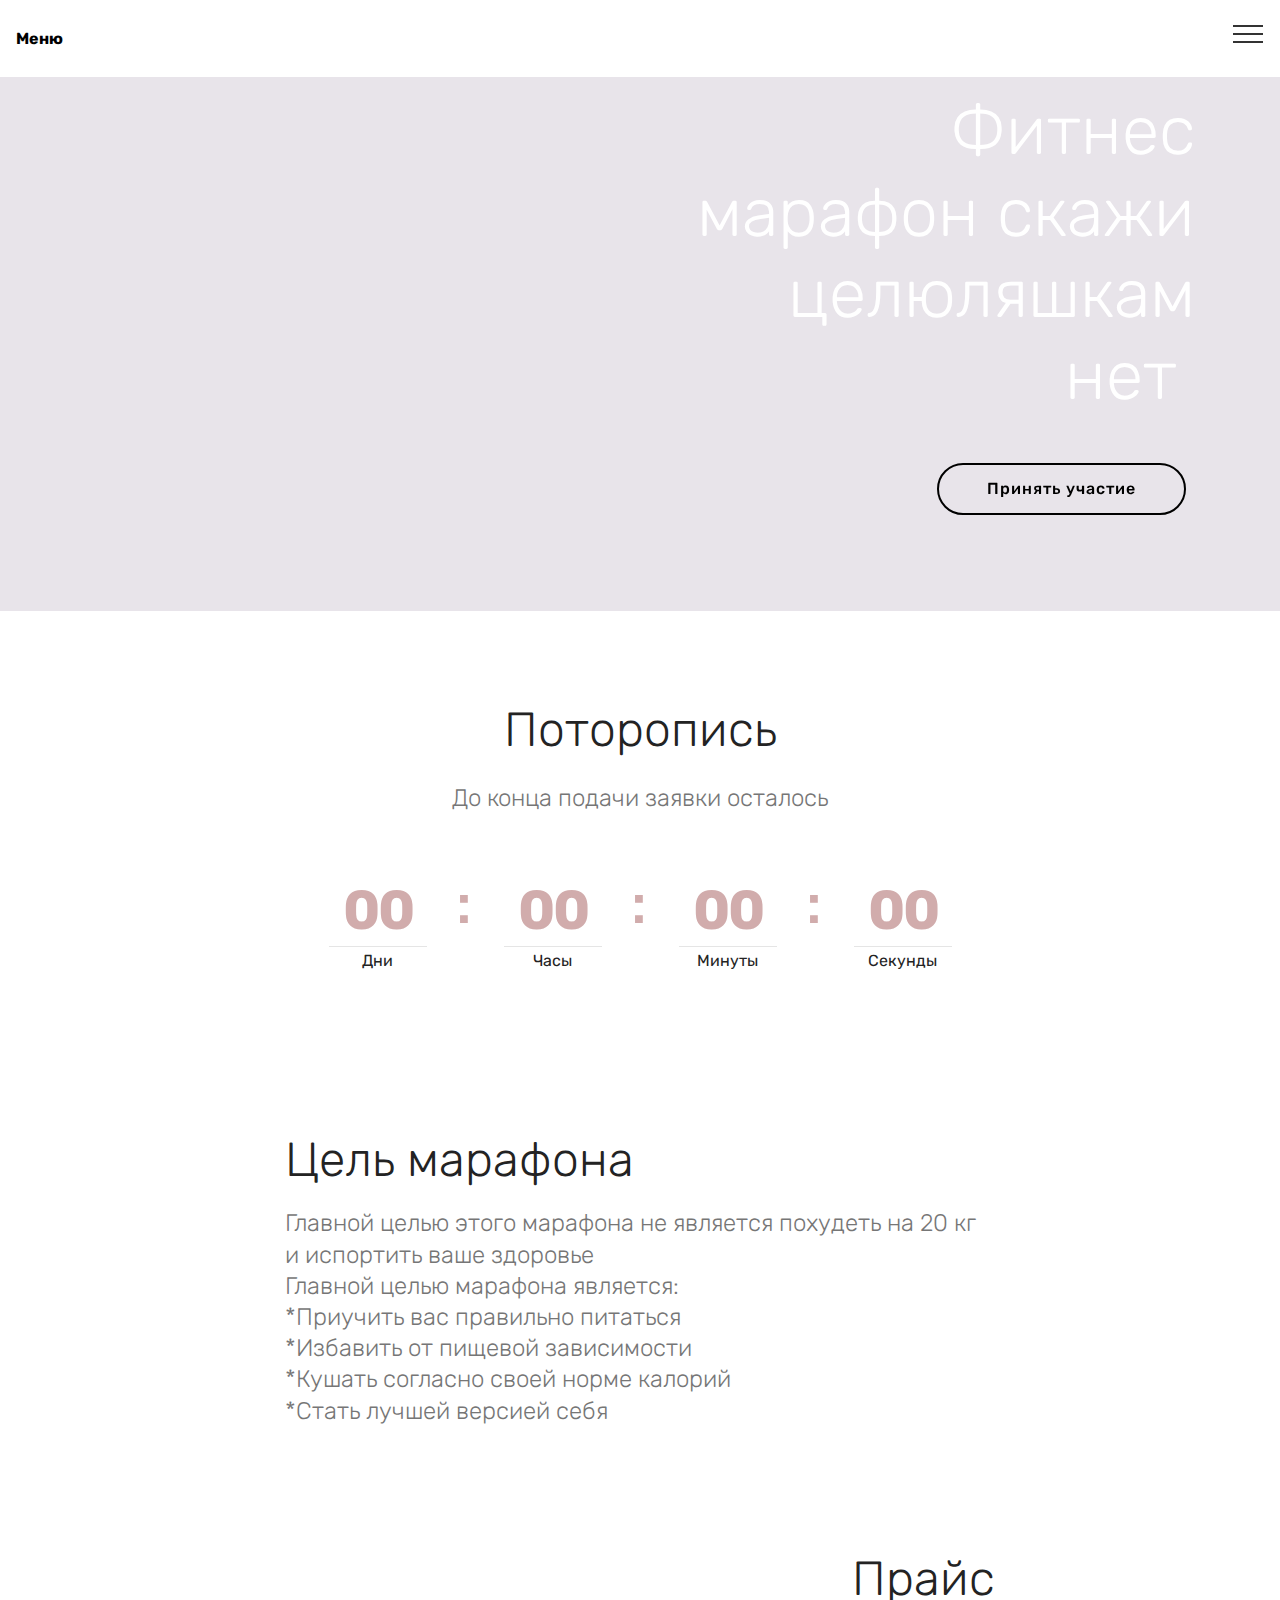
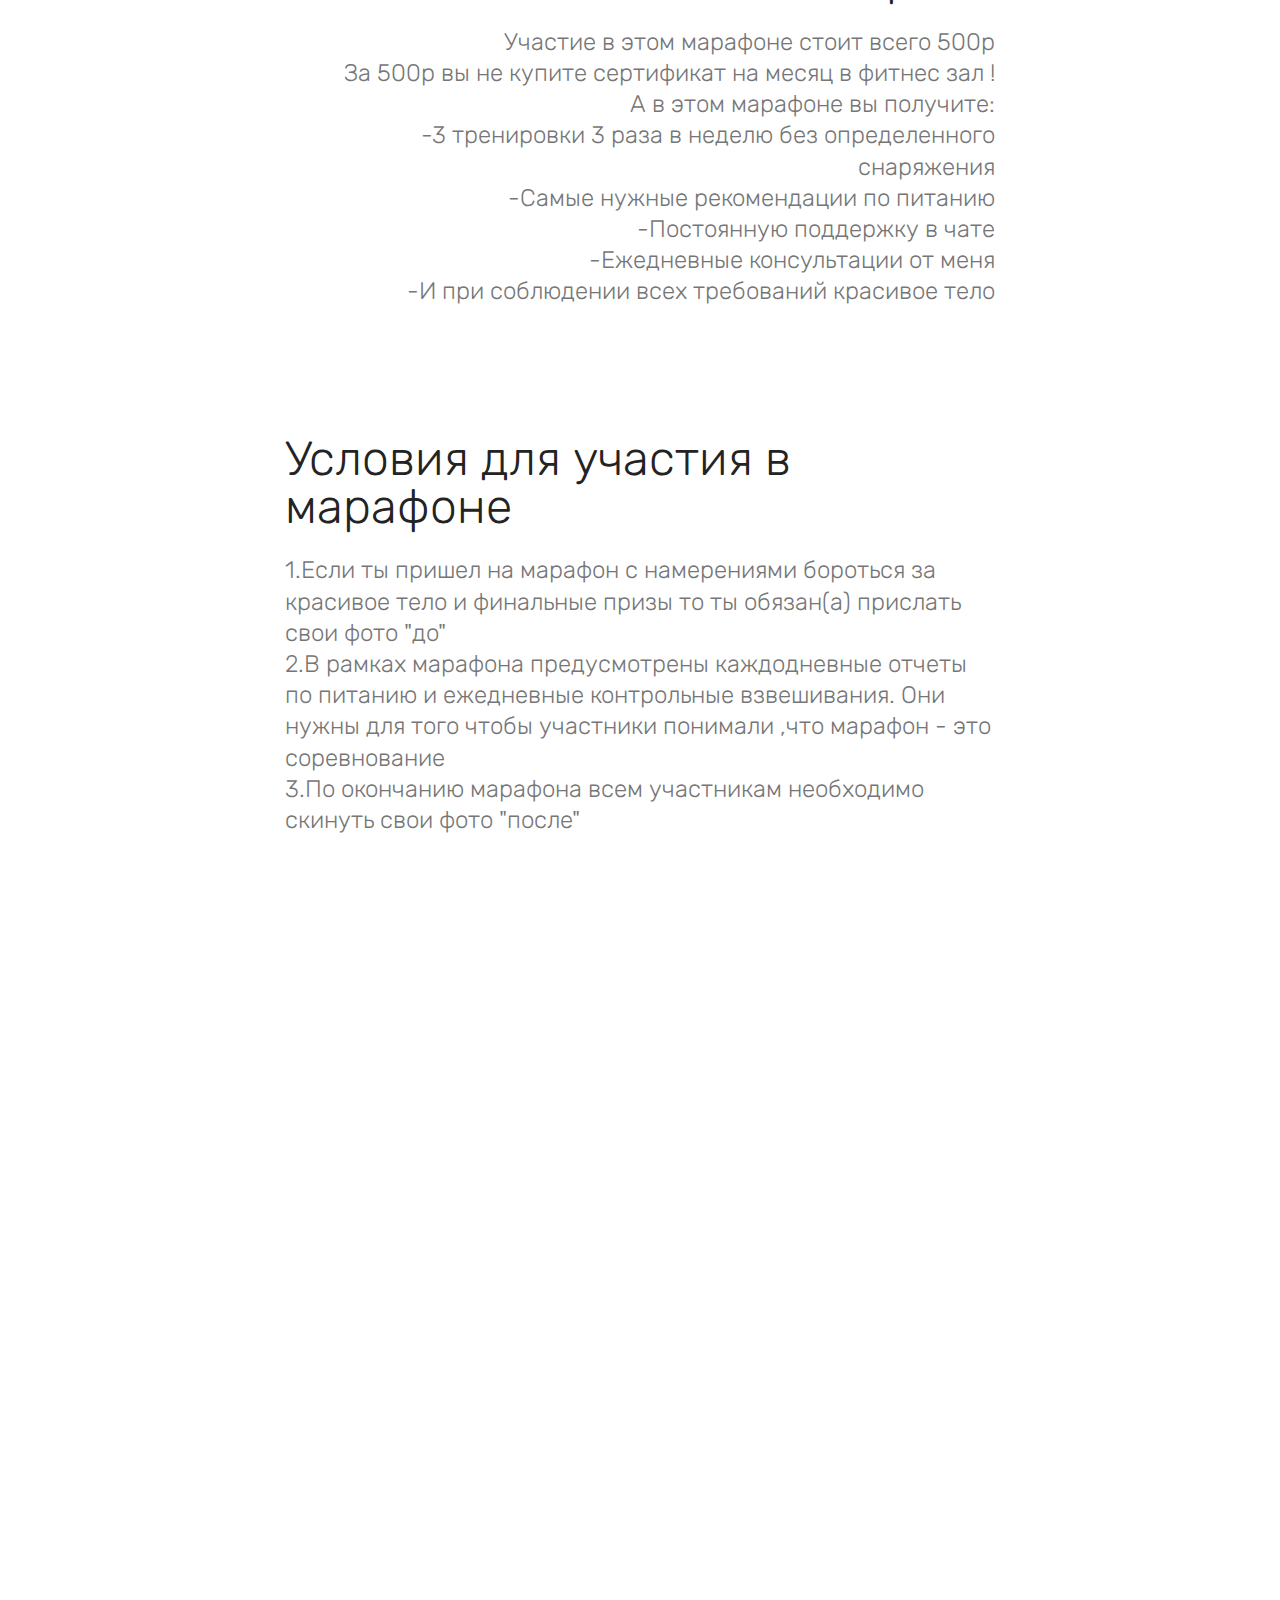
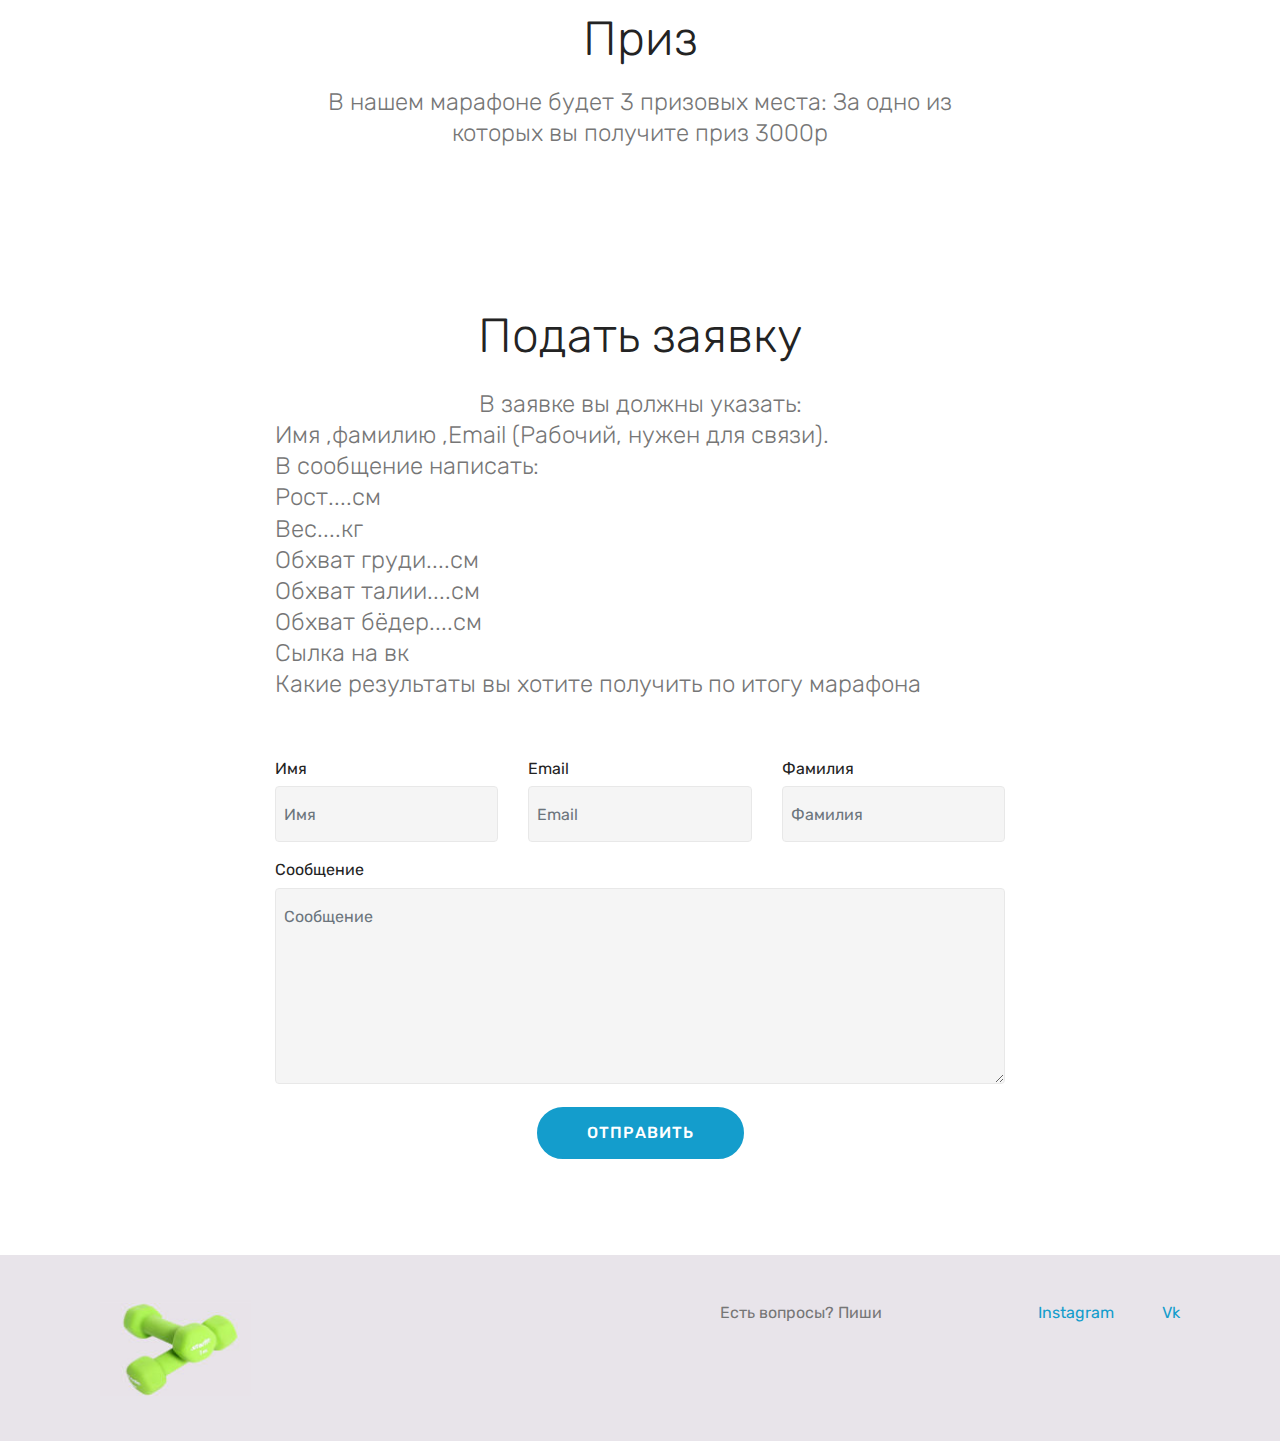
==== commit bb35b4eb: "Marafon fitnes" ====
--- a/index.html
+++ b/index.html
@@ -22,11 +22,11 @@
   
 </head>
 <body>
-  <section class="menu cid-rjnmWAhxUU" once="menu" id="menu2-k">
-
-    
-
-    <nav class="navbar navbar-expand beta-menu navbar-dropdown align-items-center collapsed">
+  <section class="menu cid-rjxhhNgcNr" once="menu" id="menu2-f">
+
+    
+
+    <nav class="navbar navbar-expand beta-menu navbar-dropdown align-items-center navbar-fixed-top collapsed">
         <button class="navbar-toggler navbar-toggler-right" type="button" data-toggle="collapse" data-target="#navbarSupportedContent" aria-controls="navbarSupportedContent" aria-expanded="false" aria-label="Toggle navigation">
             <div class="hamburger">
                 <span></span>
@@ -38,53 +38,56 @@
         <div class="menu-logo">
             <div class="navbar-brand">
                 
-                <span class="navbar-caption-wrap"><a class="navbar-caption text-black display-4" href="https://mobirise.com">Меню</a></span>
+                <span class="navbar-caption-wrap"><a class="navbar-caption text-black display-4" href="https://mobirise.co">Меню</a></span>
             </div>
         </div>
         <div class="collapse navbar-collapse" id="navbarSupportedContent">
             <ul class="navbar-nav nav-dropdown" data-app-modern-menu="true"><li class="nav-item">
-                    <a class="nav-link link text-black display-4" href="index.html#content4-p">Цель марафона</a>
+                    <a class="nav-link link text-black display-4" href="index.html#content4-4">
+                        Цель марафона</a>
                 </li>
                 <li class="nav-item">
-                    <a class="nav-link link text-black display-4" href="index.html#content4-q">Прайс</a>
-                </li><li class="nav-item"><a class="nav-link link text-black display-4" href="index.html#content4-r">Условия</a></li><li class="nav-item dropdown"><a class="nav-link link text-black display-4" href="index.html#content4-v">Приз</a></li></ul>
-            <div class="navbar-buttons mbr-section-btn"><a class="btn btn-sm btn-primary display-4" href="index.html#footer5-u">Есть вопросы ?
+                    <a class="nav-link link text-black display-4" href="index.html#content4-6">
+                        Прайс</a>
+                </li><li class="nav-item"><a class="nav-link link text-black display-4" href="index.html#content4-7">
+                        Условия для участия</a></li><li class="nav-item"><a class="nav-link link text-black display-4" href="index.html#content4-9">
+                        Приз</a></li></ul>
+            <div class="navbar-buttons mbr-section-btn"><a class="btn btn-sm btn-black-outline display-4" href="index.html#footer5-e">Естьвопросы?
                     </a></div>
         </div>
     </nav>
 </section>
 
-<section class="engine"><a href="https://mobirise.info/l">free web templates</a></section><section class="header3 cid-rjnlZkVZ8T mbr-parallax-background" id="header3-h">
-
-    
-
-    
-
-    <div class="container">
-        <div class="media-container-row">
-            <div class="mbr-figure" style="width: 100%;">
-                <img src="assets/images/mbr-1014x676.jpg" alt="Mobirise" title="">
-            </div>
-
-            <div class="media-content">
+<section class="engine"><a href="https://mobirise.info/u">bootstrap responsive templates</a></section><section class="header7 cid-rjxbTzgdA0 mbr-parallax-background" id="header7-2">
+
+    
+
+    
+
+    <div class="container">
+        <div class="media-container-row">
+
+            <div class="media-content align-right">
                 <h1 class="mbr-section-title mbr-white pb-3 mbr-fonts-style display-1">Фитнес марафон скажи целюляшкам нет&nbsp;</h1>
-                
-                <div class="mbr-section-text mbr-white pb-3 ">
+                <div class="mbr-section-text mbr-white pb-3">
                     
                 </div>
-                <div class="mbr-section-btn"><a class="btn btn-md btn-black-outline display-4" href="index.html#form1-m">Принять участие</a></div>
-            </div>
-        </div>
-    </div>
-
-</section>
-
-<section class="countdown1 cid-rjnnFAbTQX" id="countdown1-l">
+                <div class="mbr-section-btn"><a class="btn btn-md btn-black-outline display-4" href="index.html#form1-a">Принять участие</a></div>
+            </div>
+
+            <div class="mbr-figure" style="width: 100%;"><iframe class="mbr-embedded-video" src="https://www.youtube.com/embed/abXaW09VKO4?rel=0&amp;amp;showinfo=0&amp;autoplay=0&amp;loop=0" width="1280" height="720" frameborder="0" allowfullscreen></iframe></div>
+
+        </div>
+    </div>
+</section>
+
+<section class="countdown1 cid-rjxd9kp6Wy" id="countdown1-5">
     
     
     
     <div class="container ">
-        <h2 class="mbr-section-title pb-3 align-center mbr-fonts-style display-2">Поторопись</h2>
+        <h2 class="mbr-section-title pb-3 align-center mbr-fonts-style display-2">
+            Поторопись</h2>
         <h3 class="mbr-section-subtitle align-center mbr-fonts-style display-5">До конца подачи заявки осталось</h3>
         
     </div>
@@ -98,51 +101,59 @@
     </div>
 </section>
 
-<section class="cid-rjt4ZXOBVS" id="video1-1e">
-
-    
-    
-    <figure class="mbr-figure align-center container">
-        <div class="video-block" style="width: 66%;">
-            <div><iframe class="mbr-embedded-video" src="https://www.youtube.com/embed/inrgWk1QDHM?rel=0&amp;amp;showinfo=0&amp;autoplay=1&amp;loop=1&amp;playlist=inrgWk1QDHM" width="1280" height="720" frameborder="0" allowfullscreen></iframe></div>
-        </div>
-    </figure>
-</section>
-
-<section class="mbr-section content4 cid-rjnpwalgCd" id="content4-p">
+<section class="mbr-section content4 cid-rjxcOPCsTZ" id="content4-4">
 
     
 
     <div class="container">
         <div class="media-container-row">
             <div class="title col-12 col-md-8">
-                <h2 class="align-center pb-3 mbr-fonts-style display-2">Цель марафона 
-</h2>
-                <h3 class="mbr-section-subtitle align-center mbr-light mbr-fonts-style display-5">Главной целью этого марафона не является похудеть на 20 кг и испортить ваше здоровье<br><br> 
-<div>Главной целью марафона является:</div><div><br></div><br><div>*Приучить вас правильно питаться
-</div><div><br></div><br><div>*Избавить от пищевой зависимости 
-</div><div><br></div><br><div>*Кушать согласно своей норме калорий
-</div><div><br></div><br><div>*Стать лучшей версией себя</div></h3>
-                
-            </div>
-        </div>
-    </div>
-</section>
-
-<section class="mbr-section content4 cid-rjnpGqSRSa" id="content4-q">
+                <h2 class="align-center pb-3 mbr-fonts-style display-2">Цель марафона</h2>
+                <h3 class="mbr-section-subtitle align-center mbr-light mbr-fonts-style display-5">Главной целью этого марафона не является похудеть на 20 кг и испортить ваше здоровье
+<div>
+</div><div>Главной целью марафона является:
+</div><div>
+</div><div>
+</div><div>*Приучить вас правильно питаться
+</div><div>
+</div><div>
+</div><div>*Избавить от пищевой зависимости
+</div><div>
+</div><div>
+</div><div>*Кушать согласно своей норме калорий
+</div><div>
+</div><div>
+</div><div>*Стать лучшей версией себя</div></h3>
+                
+            </div>
+        </div>
+    </div>
+</section>
+
+<section class="mbr-section content4 cid-rjxdPGUxK7" id="content4-6">
 
     
 
     <div class="container">
         <div class="media-container-row">
             <div class="title col-12 col-md-8">
-                <h2 class="align-center pb-3 mbr-fonts-style display-2">Прайс</h2>
+                <h2 class="align-center pb-3 mbr-fonts-style display-2">
+                    Прайс
+                </h2>
                 <h3 class="mbr-section-subtitle align-center mbr-light mbr-fonts-style display-5">Участие в этом марафоне стоит всего 500р
-<div>За 500р вы не купите сертификат на месяц в фитнес зал !</div><br><div>
-</div><div>А в этом марафоне вы получите:</div><br><div><br></div><div>-3 тренировки 3 раза в неделю без определенного снаряжения</div><br><div>
-</div><div>-Самые нужные рекомендации по питанию</div><br><div>
-</div><div>-Постоянную поддержку в чате</div><br><div>
-</div><div>-Ежедневные консультации от меня</div><br><div>
+<div>За 500р вы не купите сертификат на месяц в фитнес зал !
+</div><div>
+</div><div>А в этом марафоне вы получите:
+</div><div>
+</div><div>
+</div><div>-3 тренировки 3 раза в неделю без определенного снаряжения
+</div><div>
+</div><div>-Самые нужные рекомендации по питанию
+</div><div>
+</div><div>-Постоянную поддержку в чате
+</div><div>
+</div><div>-Ежедневные консультации от меня
+</div><div>
 </div><div>-И при соблюдении всех требований красивое тело</div></h3>
                 
             </div>
@@ -150,7 +161,7 @@
     </div>
 </section>
 
-<section class="mbr-section content4 cid-rjnpRH0UvU" id="content4-r">
+<section class="mbr-section content4 cid-rjxdXD6W3q" id="content4-7">
 
     
 
@@ -158,42 +169,49 @@
         <div class="media-container-row">
             <div class="title col-12 col-md-8">
                 <h2 class="align-center pb-3 mbr-fonts-style display-2">Условия для участия в марафоне</h2>
-                <h3 class="mbr-section-subtitle align-center mbr-light mbr-fonts-style display-5"><br>1.Если ты пришел на марафон с намерениями бороться за красивое тело и финальные призы то ты обязан(а) прислать свои фото "до"
-<div><br></div><br><div>2.В рамках марафона предусмотрены каждодневные отчеты по питанию и ежедневные контрольные взвешивания. Они нужны для того чтобы участники понимали ,что марафон - это соревнование 
-</div><div><br></div><br><div>3.По окончанию марафона всем участникам необходимо скинуть свои фото "после"</div></h3>
-                
-            </div>
-        </div>
-    </div>
-</section>
-
-<section class="cid-rjt4TLXJRZ" id="video1-1d">
+                <h3 class="mbr-section-subtitle align-center mbr-light mbr-fonts-style display-5">1.Если ты пришел на марафон с намерениями бороться за красивое тело и финальные призы то ты обязан(а) прислать свои фото "до"
+<div>
+</div><div>
+</div><div>2.В рамках марафона предусмотрены каждодневные отчеты по питанию и ежедневные контрольные взвешивания. Они нужны для того чтобы участники понимали ,что марафон - это соревнование
+</div><div>
+</div><div>
+</div><div>3.По окончанию марафона всем участникам необходимо скинуть свои фото "после"
+</div><div><br></div></h3>
+                
+            </div>
+        </div>
+    </div>
+</section>
+
+<section class="cid-rjxe4NBwOM" id="video3-8">
 
     
     
     <figure class="mbr-figure align-center container">
-        <div class="video-block" style="width: 66%;">
-            <div><iframe class="mbr-embedded-video" src="https://www.youtube.com/embed/abXaW09VKO4?rel=0&amp;amp;showinfo=0&amp;autoplay=1&amp;loop=1&amp;playlist=abXaW09VKO4" width="1280" height="720" frameborder="0" allowfullscreen></iframe></div>
+        <div class="video-block" style="width: 80%;">
+            <div><iframe class="mbr-embedded-video" src="https://www.youtube.com/embed/abXaW09VKO4?rel=0&amp;amp;showinfo=0&amp;autoplay=0&amp;loop=0" width="1280" height="720" frameborder="0" allowfullscreen></iframe></div>
         </div>
     </figure>
 </section>
 
-<section class="mbr-section content4 cid-rjnspT7eSA" id="content4-v">
+<section class="mbr-section content4 cid-rjxe9sFQuG" id="content4-9">
 
     
 
     <div class="container">
         <div class="media-container-row">
             <div class="title col-12 col-md-8">
-                <h2 class="align-center pb-3 mbr-fonts-style display-2">Приз</h2>
-                <h3 class="mbr-section-subtitle align-center mbr-light mbr-fonts-style display-5"><div>В нашем марафоне будет 3 призовых места: За одно из которых вы получите приз 3000р</div></h3>
-                
-            </div>
-        </div>
-    </div>
-</section>
-
-<section class="mbr-section form1 cid-rjnoc1IdLS" id="form1-m">
+                <h2 class="align-center pb-3 mbr-fonts-style display-2">
+                    Приз
+                </h2>
+                <h3 class="mbr-section-subtitle align-center mbr-light mbr-fonts-style display-5">В нашем марафоне будет 3 призовых места: За одно из которых вы получите приз 3000р</h3>
+                
+            </div>
+        </div>
+    </div>
+</section>
+
+<section class="mbr-section form1 cid-rjxegS3RhE" id="form1-a">
 
     
 
@@ -201,53 +219,63 @@
     <div class="container">
         <div class="row justify-content-center">
             <div class="title col-12 col-lg-8">
-                <h2 class="mbr-section-title align-center pb-3 mbr-fonts-style display-2">Подать заявку<br></h2>
-                <h3 class="mbr-section-subtitle align-center mbr-light pb-3 mbr-fonts-style display-5">В заявке вы должны указать:<br><br>Имя ,фамилию ,Email (Рабочий, нужен для связи).<br><br>В сообщение написать:<br> Рост....см 
-<div>Вес....кг
-</div><div><span style="font-size: 1.5rem;">Обхват груди....см</span><br></div><div>Обхват талии....см
-</div><div>Обхват бёдер....см</div><div>Сылка на вк</div><div>Какие результаты вы хотите получить по итогу марафона</div></h3>
+                <h2 class="mbr-section-title align-center pb-3 mbr-fonts-style display-2">Подать заявку</h2>
+                <h3 class="mbr-section-subtitle align-center mbr-light pb-3 mbr-fonts-style display-5">В заявке вы должны указать:
+<div>
+</div><div>Имя ,фамилию ,Email (Рабочий, нужен для связи).
+</div><div>
+</div><div>В сообщение написать:
+</div><div>Рост....см
+</div><div>Вес....кг
+</div><div>Обхват груди....см
+</div><div>Обхват талии....см
+</div><div>Обхват бёдер....см
+</div><div>Сылка на вк
+</div><div>Какие результаты вы хотите получить по итогу марафона</div></h3>
             </div>
         </div>
     </div>
     <div class="container">
         <div class="row justify-content-center">
             <div class="media-container-column col-lg-8" data-form-type="formoid">
-                    <div data-form-alert="" hidden="">Спасибо, ваша заявка подана</div>
+                    <div data-form-alert="" hidden="">Спасибо за заполнение анкеты! Ждите, вам напишут </div>
             
-                    <form class="mbr-form" action="https://mobirise.com/" method="post" data-form-title="Mobirise Form"><input type="hidden" name="email" data-form-email="true" value="Zj9N8cSoify53d/QNrTNuXJ7ZNSMb4dlTVEt5SyAT1WfngSIF4Brxfp3cuFoEPl8UBf7/ZH1DTQPVX3JPxWuQndUP+VEU6t3aCxztzg4c2f5lZRkUEDUfH0HNjt9jrqq">
+                    <form class="mbr-form" action="https://mobirise.com/" method="post" data-form-title="Mobirise Form"><input type="hidden" name="email" data-form-email="true" value="SQAJsWPuEC5GQsUubtUR5RIrDIUELV8uOOb9qxe45o45W3Qyblw2bnhLs6v/tP6F/dPJ2ToRpLZqsIHZ5dwaL80siD30EUC4FMAwvbgfhHFlrBcFLs0axdtZWnRMw5Kj">
                         <div class="row row-sm-offset">
                             <div class="col-md-4 multi-horizontal" data-for="name">
                                 <div class="form-group">
-                                    <label class="form-control-label mbr-fonts-style display-7" for="name-form1-m"></label>
-                                    <input type="text" class="form-control" name="name" data-form-field="Name" required="" placeholder="Имя" id="name-form1-m">
+                                    <label class="form-control-label mbr-fonts-style display-7" for="name-form1-a">Имя</label>
+                                    <input type="text" class="form-control" name="name" data-form-field="Name" required="" placeholder="Имя" id="name-form1-a">
                                 </div>
                             </div>
                             <div class="col-md-4 multi-horizontal" data-for="email">
                                 <div class="form-group">
-                                    <label class="form-control-label mbr-fonts-style display-7" for="email-form1-m"></label>
-                                    <input type="email" class="form-control" name="email" data-form-field="Email" required="" placeholder="Email" id="email-form1-m">
+                                    <label class="form-control-label mbr-fonts-style display-7" for="email-form1-a">Email</label>
+                                    <input type="email" class="form-control" name="email" data-form-field="Email" required="" placeholder="Email" id="email-form1-a">
                                 </div>
                             </div>
                             <div class="col-md-4 multi-horizontal" data-for="phone">
                                 <div class="form-group">
-                                    <label class="form-control-label mbr-fonts-style display-7" for="phone-form1-m"></label>
-                                    <input type="tel" class="form-control" name="phone" data-form-field="Phone" placeholder="Фамилия" id="phone-form1-m">
+                                    <label class="form-control-label mbr-fonts-style display-7" for="phone-form1-a">Фамилия</label>
+                                    <input type="tel" class="form-control" name="phone" data-form-field="Phone" placeholder="Фамилия" id="phone-form1-a">
                                 </div>
                             </div>
                         </div>
                         <div class="form-group" data-for="message">
-                            <label class="form-control-label mbr-fonts-style display-7" for="message-form1-m"></label>
-                            <textarea type="text" class="form-control" name="message" rows="7" data-form-field="Message" placeholder="Сообщение" id="message-form1-m"></textarea>
+                            <label class="form-control-label mbr-fonts-style display-7" for="message-form1-a">Сообщение</label>
+                            <textarea type="text" class="form-control" name="message" rows="7" data-form-field="Message" placeholder="Сообщение" id="message-form1-a"></textarea>
                         </div>
             
-                        <span class="input-group-btn"><button href="" type="submit" class="btn btn-form btn-black-outline display-4">Отправить</button></span>
+                        <span class="input-group-btn">
+                            <button href="" type="submit" class="btn btn-primary btn-form display-4">ОТПРАВИТЬ</button>
+                        </span>
                     </form>
             </div>
         </div>
     </div>
 </section>
 
-<section class="cid-rjnqIm7HED" id="footer5-u">
+<section class="cid-rjxfulgmxv" id="footer5-e">
 
     
 
@@ -257,13 +285,13 @@
         <div class="media-container-row">
             <div class="col-md-3">
                 <div class="media-wrap">
-                    <a href="https://mobirise.com/">
-                       <img src="assets/images/mbr-288x192.jpg" alt="Mobirise" title="">
+                    <a href="https://mobirise.co/">
+                       <img src="assets/images/-192x141.jpg" alt="Mobirise" title="">
                     </a>
                 </div>
             </div>
             <div class="col-md-9">
-                <p class="mbr-text align-right links mbr-fonts-style display-7">&nbsp; &nbsp; &nbsp; &nbsp; &nbsp; &nbsp; &nbsp; &nbsp; Есть вопросы ? Пиши &nbsp; &nbsp; &nbsp; &nbsp; &nbsp; &nbsp;&nbsp;<a href="https://www.instagram.com/atla.ntis/">Instagram</a>&nbsp; &nbsp; &nbsp; &nbsp; &nbsp; &nbsp; &nbsp; &nbsp; &nbsp; &nbsp; &nbsp; &nbsp; &nbsp; &nbsp; &nbsp; &nbsp; &nbsp; &nbsp; &nbsp;<a href="https://vk.com/id235802628">Vk</a></p>
+                <p class="mbr-text align-right links mbr-fonts-style display-7">Есть вопросы? Пиши &nbsp; &nbsp; &nbsp; &nbsp; &nbsp; &nbsp; &nbsp; &nbsp; &nbsp; &nbsp; &nbsp; &nbsp; &nbsp; &nbsp; &nbsp; &nbsp; &nbsp; &nbsp; &nbsp; <a href="https://www.instagram.com/atla.ntis/">Instagram</a>&nbsp; &nbsp; &nbsp; &nbsp; &nbsp; &nbsp; <a href="https://vk.com/id235802628">Vk</a></p>
             </div>
         </div>
         
--- a/assets/socicon/css/styles.css
+++ b/assets/socicon/css/styles.css
@@ -0,0 +1,544 @@
+@charset "UTF-8";
+
+@font-face {
+  font-family: "socicon";
+  src:url("../fonts/socicon.eot");
+  src:url("../fonts/socicon.eot?#iefix") format("embedded-opentype"),
+    url("../fonts/socicon.woff") format("woff"),
+    url("../fonts/socicon.ttf") format("truetype"),
+    url("../fonts/socicon.svg#socicon") format("svg");
+  font-weight: normal;
+  font-style: normal;
+
+}
+
+[data-icon]:before {
+  font-family: "socicon" !important;
+  content: attr(data-icon);
+  font-style: normal !important;
+  font-weight: normal !important;
+  font-variant: normal !important;
+  text-transform: none !important;
+  speak: none;
+  line-height: 1;
+  -webkit-font-smoothing: antialiased;
+  -moz-osx-font-smoothing: grayscale;
+}
+
+[class^="socicon-"]:before,
+[class*=" socicon-"]:before {
+  font-family: "socicon" !important;
+  font-style: normal !important;
+  font-weight: normal !important;
+  font-variant: normal !important;
+  text-transform: none !important;
+  speak: none;
+  line-height: 1;
+  -webkit-font-smoothing: antialiased;
+  -moz-osx-font-smoothing: grayscale;
+}
+
+.socicon-modelmayhem:before {
+  content: "\e000";
+}
+.socicon-mixcloud:before {
+  content: "\e001";
+}
+.socicon-drupal:before {
+  content: "\e002";
+}
+.socicon-swarm:before {
+  content: "\e003";
+}
+.socicon-istock:before {
+  content: "\e004";
+}
+.socicon-yammer:before {
+  content: "\e005";
+}
+.socicon-ello:before {
+  content: "\e006";
+}
+.socicon-stackoverflow:before {
+  content: "\e007";
+}
+.socicon-persona:before {
+  content: "\e008";
+}
+.socicon-triplej:before {
+  content: "\e009";
+}
+.socicon-houzz:before {
+  content: "\e00a";
+}
+.socicon-rss:before {
+  content: "\e00b";
+}
+.socicon-paypal:before {
+  content: "\e00c";
+}
+.socicon-odnoklassniki:before {
+  content: "\e00d";
+}
+.socicon-airbnb:before {
+  content: "\e00e";
+}
+.socicon-periscope:before {
+  content: "\e00f";
+}
+.socicon-outlook:before {
+  content: "\e010";
+}
+.socicon-coderwall:before {
+  content: "\e011";
+}
+.socicon-tripadvisor:before {
+  content: "\e012";
+}
+.socicon-appnet:before {
+  content: "\e013";
+}
+.socicon-goodreads:before {
+  content: "\e014";
+}
+.socicon-tripit:before {
+  content: "\e015";
+}
+.socicon-lanyrd:before {
+  content: "\e016";
+}
+.socicon-slideshare:before {
+  content: "\e017";
+}
+.socicon-buffer:before {
+  content: "\e018";
+}
+.socicon-disqus:before {
+  content: "\e019";
+}
+.socicon-vkontakte:before {
+  content: "\e01a";
+}
+.socicon-whatsapp:before {
+  content: "\e01b";
+}
+.socicon-patreon:before {
+  content: "\e01c";
+}
+.socicon-storehouse:before {
+  content: "\e01d";
+}
+.socicon-pocket:before {
+  content: "\e01e";
+}
+.socicon-mail:before {
+  content: "\e01f";
+}
+.socicon-blogger:before {
+  content: "\e020";
+}
+.socicon-technorati:before {
+  content: "\e021";
+}
+.socicon-reddit:before {
+  content: "\e022";
+}
+.socicon-dribbble:before {
+  content: "\e023";
+}
+.socicon-stumbleupon:before {
+  content: "\e024";
+}
+.socicon-digg:before {
+  content: "\e025";
+}
+.socicon-envato:before {
+  content: "\e026";
+}
+.socicon-behance:before {
+  content: "\e027";
+}
+.socicon-delicious:before {
+  content: "\e028";
+}
+.socicon-deviantart:before {
+  content: "\e029";
+}
+.socicon-forrst:before {
+  content: "\e02a";
+}
+.socicon-play:before {
+  content: "\e02b";
+}
+.socicon-zerply:before {
+  content: "\e02c";
+}
+.socicon-wikipedia:before {
+  content: "\e02d";
+}
+.socicon-apple:before {
+  content: "\e02e";
+}
+.socicon-flattr:before {
+  content: "\e02f";
+}
+.socicon-github:before {
+  content: "\e030";
+}
+.socicon-renren:before {
+  content: "\e031";
+}
+.socicon-friendfeed:before {
+  content: "\e032";
+}
+.socicon-newsvine:before {
+  content: "\e033";
+}
+.socicon-identica:before {
+  content: "\e034";
+}
+.socicon-bebo:before {
+  content: "\e035";
+}
+.socicon-zynga:before {
+  content: "\e036";
+}
+.socicon-steam:before {
+  content: "\e037";
+}
+.socicon-xbox:before {
+  content: "\e038";
+}
+.socicon-windows:before {
+  content: "\e039";
+}
+.socicon-qq:before {
+  content: "\e03a";
+}
+.socicon-douban:before {
+  content: "\e03b";
+}
+.socicon-meetup:before {
+  content: "\e03c";
+}
+.socicon-playstation:before {
+  content: "\e03d";
+}
+.socicon-android:before {
+  content: "\e03e";
+}
+.socicon-snapchat:before {
+  content: "\e03f";
+}
+.socicon-twitter:before {
+  content: "\e040";
+}
+.socicon-facebook:before {
+  content: "\e041";
+}
+.socicon-googleplus:before {
+  content: "\e042";
+}
+.socicon-pinterest:before {
+  content: "\e043";
+}
+.socicon-foursquare:before {
+  content: "\e044";
+}
+.socicon-yahoo:before {
+  content: "\e045";
+}
+.socicon-skype:before {
+  content: "\e046";
+}
+.socicon-yelp:before {
+  content: "\e047";
+}
+.socicon-feedburner:before {
+  content: "\e048";
+}
+.socicon-linkedin:before {
+  content: "\e049";
+}
+.socicon-viadeo:before {
+  content: "\e04a";
+}
+.socicon-xing:before {
+  content: "\e04b";
+}
+.socicon-myspace:before {
+  content: "\e04c";
+}
+.socicon-soundcloud:before {
+  content: "\e04d";
+}
+.socicon-spotify:before {
+  content: "\e04e";
+}
+.socicon-grooveshark:before {
+  content: "\e04f";
+}
+.socicon-lastfm:before {
+  content: "\e050";
+}
+.socicon-youtube:before {
+  content: "\e051";
+}
+.socicon-vimeo:before {
+  content: "\e052";
+}
+.socicon-dailymotion:before {
+  content: "\e053";
+}
+.socicon-vine:before {
+  content: "\e054";
+}
+.socicon-flickr:before {
+  content: "\e055";
+}
+.socicon-500px:before {
+  content: "\e056";
+}
+.socicon-wordpress:before {
+  content: "\e058";
+}
+.socicon-tumblr:before {
+  content: "\e059";
+}
+.socicon-twitch:before {
+  content: "\e05a";
+}
+.socicon-8tracks:before {
+  content: "\e05b";
+}
+.socicon-amazon:before {
+  content: "\e05c";
+}
+.socicon-icq:before {
+  content: "\e05d";
+}
+.socicon-smugmug:before {
+  content: "\e05e";
+}
+.socicon-ravelry:before {
+  content: "\e05f";
+}
+.socicon-weibo:before {
+  content: "\e060";
+}
+.socicon-baidu:before {
+  content: "\e061";
+}
+.socicon-angellist:before {
+  content: "\e062";
+}
+.socicon-ebay:before {
+  content: "\e063";
+}
+.socicon-imdb:before {
+  content: "\e064";
+}
+.socicon-stayfriends:before {
+  content: "\e065";
+}
+.socicon-residentadvisor:before {
+  content: "\e066";
+}
+.socicon-google:before {
+  content: "\e067";
+}
+.socicon-yandex:before {
+  content: "\e068";
+}
+.socicon-sharethis:before {
+  content: "\e069";
+}
+.socicon-bandcamp:before {
+  content: "\e06a";
+}
+.socicon-itunes:before {
+  content: "\e06b";
+}
+.socicon-deezer:before {
+  content: "\e06c";
+}
+.socicon-telegram:before {
+  content: "\e06e";
+}
+.socicon-openid:before {
+  content: "\e06f";
+}
+.socicon-amplement:before {
+  content: "\e070";
+}
+.socicon-viber:before {
+  content: "\e071";
+}
+.socicon-zomato:before {
+  content: "\e072";
+}
+.socicon-draugiem:before {
+  content: "\e074";
+}
+.socicon-endomodo:before {
+  content: "\e075";
+}
+.socicon-filmweb:before {
+  content: "\e076";
+}
+.socicon-stackexchange:before {
+  content: "\e077";
+}
+.socicon-wykop:before {
+  content: "\e078";
+}
+.socicon-teamspeak:before {
+  content: "\e079";
+}
+.socicon-teamviewer:before {
+  content: "\e07a";
+}
+.socicon-ventrilo:before {
+  content: "\e07b";
+}
+.socicon-younow:before {
+  content: "\e07c";
+}
+.socicon-raidcall:before {
+  content: "\e07d";
+}
+.socicon-mumble:before {
+  content: "\e07e";
+}
+.socicon-medium:before {
+  content: "\e06d";
+}
+.socicon-bebee:before {
+  content: "\e07f";
+}
+.socicon-hitbox:before {
+  content: "\e080";
+}
+.socicon-reverbnation:before {
+  content: "\e081";
+}
+.socicon-formulr:before {
+  content: "\e082";
+}
+.socicon-instagram:before {
+  content: "\e057";
+}
+.socicon-battlenet:before {
+  content: "\e083";
+}
+.socicon-chrome:before {
+  content: "\e084";
+}
+.socicon-discord:before {
+  content: "\e086";
+}
+.socicon-issuu:before {
+  content: "\e087";
+}
+.socicon-macos:before {
+  content: "\e088";
+}
+.socicon-firefox:before {
+  content: "\e089";
+}
+.socicon-opera:before {
+  content: "\e08d";
+}
+.socicon-keybase:before {
+  content: "\e090";
+}
+.socicon-alliance:before {
+  content: "\e091";
+}
+.socicon-livejournal:before {
+  content: "\e092";
+}
+.socicon-googlephotos:before {
+  content: "\e093";
+}
+.socicon-horde:before {
+  content: "\e094";
+}
+.socicon-etsy:before {
+  content: "\e095";
+}
+.socicon-zapier:before {
+  content: "\e096";
+}
+.socicon-google-scholar:before {
+  content: "\e097";
+}
+.socicon-researchgate:before {
+  content: "\e098";
+}
+.socicon-wechat:before {
+  content: "\e099";
+}
+.socicon-strava:before {
+  content: "\e09a";
+}
+.socicon-line:before {
+  content: "\e09b";
+}
+.socicon-lyft:before {
+  content: "\e09c";
+}
+.socicon-uber:before {
+  content: "\e09d";
+}
+.socicon-songkick:before {
+  content: "\e09e";
+}
+.socicon-viewbug:before {
+  content: "\e09f";
+}
+.socicon-googlegroups:before {
+  content: "\e0a0";
+}
+.socicon-quora:before {
+  content: "\e073";
+}
+.socicon-diablo:before {
+  content: "\e085";
+}
+.socicon-blizzard:before {
+  content: "\e0a1";
+}
+.socicon-hearthstone:before {
+  content: "\e08b";
+}
+.socicon-heroes:before {
+  content: "\e08a";
+}
+.socicon-overwatch:before {
+  content: "\e08c";
+}
+.socicon-warcraft:before {
+  content: "\e08e";
+}
+.socicon-starcraft:before {
+  content: "\e08f";
+}
+.socicon-beam:before {
+  content: "\e0a2";
+}
+.socicon-curse:before {
+  content: "\e0a3";
+}
+.socicon-player:before {
+  content: "\e0a4";
+}
+.socicon-streamjar:before {
+  content: "\e0a5";
+}
+.socicon-nintendo:before {
+  content: "\e0a6";
+}
+.socicon-hellocoton:before {
+  content: "\e0a7";
+}
--- a/assets/dropdown/css/style.css
+++ b/assets/dropdown/css/style.css
@@ -0,0 +1,265 @@
+.navbar-dropdown {
+  left: 0;
+  padding: 0;
+  position: absolute;
+  right: 0;
+  top: 0;
+  transition: all 0.45s ease;
+  z-index: 1030;
+  background: #282828; }
+  .navbar-dropdown .navbar-logo {
+    margin-right: 0.8rem;
+    transition: margin 0.3s ease-in-out;
+    vertical-align: middle; }
+    .navbar-dropdown .navbar-logo img {
+      height: 3.125rem;
+      transition: all 0.3s ease-in-out; }
+    .navbar-dropdown .navbar-logo.mbr-iconfont {
+      font-size: 3.125rem;
+      line-height: 3.125rem; }
+  .navbar-dropdown .navbar-caption {
+    font-weight: 700;
+    white-space: normal;
+    vertical-align: -4px;
+    line-height: 3.125rem !important; }
+    .navbar-dropdown .navbar-caption, .navbar-dropdown .navbar-caption:hover {
+      color: inherit;
+      text-decoration: none; }
+  .navbar-dropdown .mbr-iconfont + .navbar-caption {
+    vertical-align: -1px; }
+  .navbar-dropdown.navbar-fixed-top {
+    position: fixed; }
+  .navbar-dropdown .navbar-brand span {
+    vertical-align: -4px; }
+  .navbar-dropdown.bg-color.transparent {
+    background: none; }
+  .navbar-dropdown.navbar-short .navbar-brand {
+    padding: 0.625rem 0; }
+    .navbar-dropdown.navbar-short .navbar-brand span {
+      vertical-align: -1px; }
+  .navbar-dropdown.navbar-short .navbar-caption {
+    line-height: 2.375rem !important;
+    vertical-align: -2px; }
+  .navbar-dropdown.navbar-short .navbar-logo {
+    margin-right: 0.5rem; }
+    .navbar-dropdown.navbar-short .navbar-logo img {
+      height: 2.375rem; }
+    .navbar-dropdown.navbar-short .navbar-logo.mbr-iconfont {
+      font-size: 2.375rem;
+      line-height: 2.375rem; }
+  .navbar-dropdown.navbar-short .mbr-table-cell {
+    height: 3.625rem; }
+  .navbar-dropdown .navbar-close {
+    left: 0.6875rem;
+    position: fixed;
+    top: 0.75rem;
+    z-index: 1000; }
+  .navbar-dropdown .hamburger-icon {
+    content: "";
+    display: inline-block;
+    vertical-align: middle;
+    width: 16px;
+    -webkit-box-shadow: 0 -6px 0 1px #282828,0 0 0 1px #282828,0 6px 0 1px #282828;
+    -moz-box-shadow: 0 -6px 0 1px #282828,0 0 0 1px #282828,0 6px 0 1px #282828;
+    box-shadow: 0 -6px 0 1px #282828,0 0 0 1px #282828,0 6px 0 1px #282828; }
+
+.dropdown-menu .dropdown-toggle[data-toggle="dropdown-submenu"]::after {
+  border-bottom: 0.35em solid transparent;
+  border-left: 0.35em solid;
+  border-right: 0;
+  border-top: 0.35em solid transparent;
+  margin-left: 0.3rem; }
+
+.dropdown-menu .dropdown-item:focus {
+  outline: 0; }
+
+.nav-dropdown {
+  font-size: 0.75rem;
+  font-weight: 500;
+  height: auto !important; }
+  .nav-dropdown .nav-btn {
+    padding-left: 1rem; }
+  .nav-dropdown .link {
+    margin: .667em 1.667em;
+    font-weight: 500;
+    padding: 0;
+    transition: color .2s ease-in-out; }
+    .nav-dropdown .link.dropdown-toggle {
+      margin-right: 2.583em; }
+      .nav-dropdown .link.dropdown-toggle::after {
+        margin-left: .25rem;
+        border-top: 0.35em solid;
+        border-right: 0.35em solid transparent;
+        border-left: 0.35em solid transparent;
+        border-bottom: 0; }
+      .nav-dropdown .link.dropdown-toggle[aria-expanded="true"] {
+        margin: 0;
+        padding: 0.667em 3.263em  0.667em 1.667em; }
+  .nav-dropdown .link::after,
+  .nav-dropdown .dropdown-item::after {
+    color: inherit; }
+  .nav-dropdown .btn {
+    font-size: 0.75rem;
+    font-weight: 700;
+    letter-spacing: 0;
+    margin-bottom: 0;
+    padding-left: 1.25rem;
+    padding-right: 1.25rem; }
+  .nav-dropdown .dropdown-menu {
+    border-radius: 0;
+    border: 0;
+    left: 0;
+    margin: 0;
+    padding-bottom: 1.25rem;
+    padding-top: 1.25rem;
+    position: relative; }
+  .nav-dropdown .dropdown-submenu {
+    margin-left: 0.125rem;
+    top: 0; }
+  .nav-dropdown .dropdown-item {
+    font-weight: 500;
+    line-height: 2;
+    padding: 0.3846em 4.615em 0.3846em 1.5385em;
+    position: relative;
+    transition: color .2s ease-in-out, background-color .2s ease-in-out; }
+    .nav-dropdown .dropdown-item::after {
+      margin-top: -0.3077em;
+      position: absolute;
+      right: 1.1538em;
+      top: 50%; }
+    .nav-dropdown .dropdown-item:focus, .nav-dropdown .dropdown-item:hover {
+      background: none; }
+
+@media (max-width: 767px) {
+  .nav-dropdown.navbar-toggleable-sm {
+    bottom: 0;
+    display: none;
+    left: 0;
+    overflow-x: hidden;
+    position: fixed;
+    top: 0;
+    transform: translateX(-100%);
+    -ms-transform: translateX(-100%);
+    -webkit-transform: translateX(-100%);
+    width: 18.75rem;
+    z-index: 999; } }
+.nav-dropdown.navbar-toggleable-xl {
+  bottom: 0;
+  display: none;
+  left: 0;
+  overflow-x: hidden;
+  position: fixed;
+  top: 0;
+  transform: translateX(-100%);
+  -ms-transform: translateX(-100%);
+  -webkit-transform: translateX(-100%);
+  width: 18.75rem;
+  z-index: 999; }
+
+.nav-dropdown-sm {
+  display: block !important;
+  overflow-x: hidden;
+  overflow: auto;
+  padding-top: 3.875rem; }
+  .nav-dropdown-sm::after {
+    content: "";
+    display: block;
+    height: 3rem;
+    width: 100%; }
+  .nav-dropdown-sm.collapse.in ~ .navbar-close {
+    display: block !important; }
+  .nav-dropdown-sm.collapsing, .nav-dropdown-sm.collapse.in {
+    transform: translateX(0);
+    -ms-transform: translateX(0);
+    -webkit-transform: translateX(0);
+    transition: all 0.25s ease-out;
+    -webkit-transition: all 0.25s ease-out;
+    background: #282828; }
+  .nav-dropdown-sm.collapsing[aria-expanded="false"] {
+    transform: translateX(-100%);
+    -ms-transform: translateX(-100%);
+    -webkit-transform: translateX(-100%); }
+  .nav-dropdown-sm .nav-item {
+    display: block;
+    margin-left: 0 !important;
+    padding-left: 0; }
+  .nav-dropdown-sm .link,
+  .nav-dropdown-sm .dropdown-item {
+    border-top: 1px dotted rgba(255, 255, 255, 0.1);
+    font-size: 0.8125rem;
+    line-height: 1.6;
+    margin: 0 !important;
+    padding: 0.875rem 2.4rem 0.875rem 1.5625rem !important;
+    position: relative;
+    white-space: normal; }
+    .nav-dropdown-sm .link:focus, .nav-dropdown-sm .link:hover,
+    .nav-dropdown-sm .dropdown-item:focus,
+    .nav-dropdown-sm .dropdown-item:hover {
+      background: rgba(0, 0, 0, 0.2) !important;
+      color: #c0a375; }
+  .nav-dropdown-sm .nav-btn {
+    position: relative;
+    padding: 1.5625rem 1.5625rem 0 1.5625rem; }
+    .nav-dropdown-sm .nav-btn::before {
+      border-top: 1px dotted rgba(255, 255, 255, 0.1);
+      content: "";
+      left: 0;
+      position: absolute;
+      top: 0;
+      width: 100%; }
+    .nav-dropdown-sm .nav-btn + .nav-btn {
+      padding-top: 0.625rem; }
+      .nav-dropdown-sm .nav-btn + .nav-btn::before {
+        display: none; }
+  .nav-dropdown-sm .btn {
+    padding: 0.625rem 0; }
+  .nav-dropdown-sm .dropdown-toggle[data-toggle="dropdown-submenu"]::after {
+    margin-left: .25rem;
+    border-top: 0.35em solid;
+    border-right: 0.35em solid transparent;
+    border-left: 0.35em solid transparent;
+    border-bottom: 0; }
+  .nav-dropdown-sm .dropdown-toggle[data-toggle="dropdown-submenu"][aria-expanded="true"]::after {
+    border-top: 0;
+    border-right: 0.35em solid transparent;
+    border-left: 0.35em solid transparent;
+    border-bottom: 0.35em solid; }
+  .nav-dropdown-sm .dropdown-menu {
+    margin: 0;
+    padding: 0;
+    position: relative;
+    top: 0;
+    left: 0;
+    width: 100%;
+    border: 0;
+    float: none;
+    border-radius: 0;
+    background: none; }
+  .nav-dropdown-sm .dropdown-submenu {
+    left: 100%;
+    margin-left: 0.125rem;
+    margin-top: -1.25rem;
+    top: 0; }
+
+.navbar-toggleable-sm .nav-dropdown .dropdown-menu {
+  position: absolute; }
+
+.navbar-toggleable-sm .nav-dropdown .dropdown-submenu {
+  left: 100%;
+  margin-left: 0.125rem;
+  margin-top: -1.25rem;
+  top: 0; }
+
+.navbar-toggleable-sm.opened .nav-dropdown .dropdown-menu {
+  position: relative; }
+
+.navbar-toggleable-sm.opened .nav-dropdown .dropdown-submenu {
+  left: 0;
+  margin-left: 00rem;
+  margin-top: 0rem;
+  top: 0; }
+
+.is-builder .nav-dropdown.collapsing {
+  transition: none !important; }
+
+/*# sourceMappingURL=style.css.map */
--- a/assets/theme/css/style.css
+++ b/assets/theme/css/style.css
@@ -0,0 +1,480 @@
+/*!
+ * Mobirise v4 theme (https://mobirise.com/)
+ * Copyright 2017 Mobirise
+ */
+section {
+  background-color: #eeeeee; }
+
+section,
+.container,
+.container-fluid {
+  position: relative;
+  word-wrap: break-word; }
+
+a.mbr-iconfont:hover {
+  text-decoration: none; }
+
+.article .lead p, .article .lead ul, .article .lead ol, .article .lead pre, .article .lead blockquote {
+  margin-bottom: 0; }
+
+a {
+  font-style: normal;
+  font-weight: 400;
+  cursor: pointer; }
+  a, a:hover {
+    text-decoration: none; }
+
+figure {
+  margin-bottom: 0; }
+
+body {
+  color: #232323; }
+
+h1, h2, h3, h4, h5, h6,
+.h1, .h2, .h3, .h4, .h5, .h6,
+.display-1, .display-2, .display-3, .display-4 {
+  line-height: 1;
+  word-break: break-word;
+  word-wrap: break-word; }
+
+b, strong {
+  font-weight: bold; }
+
+blockquote {
+  padding: 10px 0 10px 20px;
+  position: relative;
+  border-left: 2px solid;
+  border-color: #ff3366; }
+
+input:-webkit-autofill, input:-webkit-autofill:hover, input:-webkit-autofill:focus, input:-webkit-autofill:active {
+  transition-delay: 9999s;
+  transition-property: background-color, color; }
+
+textarea[type="hidden"] {
+  display: none; }
+
+body {
+  position: relative; }
+
+section {
+  background-position: 50% 50%;
+  background-repeat: no-repeat;
+  background-size: cover; }
+  section .mbr-background-video,
+  section .mbr-background-video-preview {
+    position: absolute;
+    bottom: 0;
+    left: 0;
+    right: 0;
+    top: 0; }
+
+.hidden {
+  visibility: hidden; }
+
+.mbr-z-index20 {
+  z-index: 20; }
+
+/*! Base colors */
+.mbr-white {
+  color: #ffffff; }
+
+.mbr-black {
+  color: #000000; }
+
+.mbr-bg-white {
+  background-color: #ffffff; }
+
+.mbr-bg-black {
+  background-color: #000000; }
+
+/*! Text-aligns */
+.align-left {
+  text-align: left; }
+
+.align-center {
+  text-align: center; }
+
+.align-right {
+  text-align: right; }
+
+@media (max-width: 767px) {
+  .align-left, .align-center, .align-right, .mbr-section-btn, .mbr-section-title {
+    text-align: center; } }
+/*! Font-weight  */
+.mbr-light {
+  font-weight: 300; }
+
+.mbr-regular {
+  font-weight: 400; }
+
+.mbr-semibold {
+  font-weight: 500; }
+
+.mbr-bold {
+  font-weight: 700; }
+
+/*! Media  */
+.media-size-item {
+  -webkit-flex: 1 1 auto;
+  -moz-flex: 1 1 auto;
+  -ms-flex: 1 1 auto;
+  -o-flex: 1 1 auto;
+  flex: 1 1 auto; }
+
+.media-content {
+  -webkit-flex-basis: 100%;
+  flex-basis: 100%; }
+
+.media-container-row {
+  display: -ms-flexbox;
+  display: -webkit-flex;
+  display: flex;
+  -webkit-flex-direction: row;
+  -ms-flex-direction: row;
+  flex-direction: row;
+  -webkit-flex-wrap: wrap;
+  -ms-flex-wrap: wrap;
+  flex-wrap: wrap;
+  -webkit-justify-content: center;
+  -ms-flex-pack: center;
+  justify-content: center;
+  -webkit-align-content: center;
+  -ms-flex-line-pack: center;
+  align-content: center;
+  -webkit-align-items: start;
+  -ms-flex-align: start;
+  align-items: start; }
+  .media-container-row .media-size-item {
+    width: 400px; }
+
+.media-container-column {
+  display: -ms-flexbox;
+  display: -webkit-flex;
+  display: flex;
+  -webkit-flex-direction: column;
+  -ms-flex-direction: column;
+  flex-direction: column;
+  -webkit-flex-wrap: wrap;
+  -ms-flex-wrap: wrap;
+  flex-wrap: wrap;
+  -webkit-justify-content: center;
+  -ms-flex-pack: center;
+  justify-content: center;
+  -webkit-align-content: center;
+  -ms-flex-line-pack: center;
+  align-content: center;
+  -webkit-align-items: stretch;
+  -ms-flex-align: stretch;
+  align-items: stretch; }
+  .media-container-column > * {
+    width: 100%; }
+
+@media (min-width: 992px) {
+  .media-container-row {
+    -webkit-flex-wrap: nowrap;
+    -ms-flex-wrap: nowrap;
+    flex-wrap: nowrap; } }
+figure {
+  overflow: hidden; }
+
+figure[mbr-media-size] {
+  transition: width 0.1s; }
+
+.mbr-figure img, .mbr-figure iframe {
+  display: block;
+  width: 100%; }
+
+.card {
+  background-color: transparent;
+  border: none; }
+
+.card-img {
+  text-align: center;
+  flex-shrink: 0;
+  -webkit-flex-shrink: 0; }
+
+.media {
+  max-width: 100%;
+  margin: 0 auto; }
+
+.mbr-figure {
+  -ms-flex-item-align: center;
+  -ms-grid-row-align: center;
+  -webkit-align-self: center;
+  align-self: center; }
+
+.media-container > div {
+  max-width: 100%; }
+
+.mbr-figure img, .card-img img {
+  width: 100%; }
+
+@media (max-width: 991px) {
+  .media-size-item {
+    width: auto !important; }
+
+  .media {
+    width: auto; }
+
+  .mbr-figure {
+    width: 100% !important; } }
+/*! Buttons */
+.mbr-section-btn {
+  margin-left: -.25rem;
+  margin-right: -.25rem;
+  font-size: 0; }
+
+nav .mbr-section-btn {
+  margin-left: 0rem;
+  margin-right: 0rem; }
+
+/*! Btn icon margin */
+.btn .mbr-iconfont, .btn.btn-sm .mbr-iconfont {
+  cursor: pointer;
+  margin-right: 0.5rem; }
+
+.btn.btn-md .mbr-iconfont, .btn.btn-md .mbr-iconfont {
+  margin-right: 0.8rem; }
+
+.mbr-regular {
+  font-weight: 400; }
+
+.mbr-semibold {
+  font-weight: 500; }
+
+.mbr-bold {
+  font-weight: 700; }
+
+[type="submit"] {
+  -webkit-appearance: none; }
+
+/*! Full-screen */
+.mbr-fullscreen .mbr-overlay {
+  min-height: 100vh; }
+
+.mbr-fullscreen {
+  display: flex;
+  display: -webkit-flex;
+  display: -moz-flex;
+  display: -ms-flex;
+  display: -o-flex;
+  align-items: center;
+  -webkit-align-items: center;
+  min-height: 100vh;
+  padding-top: 3rem;
+  padding-bottom: 3rem; }
+
+/*! Map */
+.map {
+  height: 25rem;
+  position: relative; }
+  .map iframe {
+    width: 100%;
+    height: 100%; }
+
+/* Form */
+.form-asterisk {
+  font-family: initial;
+  position: absolute;
+  top: -2px;
+  font-weight: normal; }
+
+/*! Scroll to top arrow */
+.mbr-arrow-up {
+  bottom: 25px;
+  right: 90px;
+  position: fixed;
+  text-align: right;
+  z-index: 5000;
+  color: #ffffff;
+  font-size: 32px;
+  transform: rotate(180deg);
+  -webkit-transform: rotate(180deg); }
+
+.mbr-arrow-up a {
+  background: rgba(0, 0, 0, 0.2);
+  border-radius: 3px;
+  color: #fff;
+  display: inline-block;
+  height: 60px;
+  width: 60px;
+  outline-style: none !important;
+  position: relative;
+  text-decoration: none;
+  transition: all .3s ease-in-out;
+  cursor: pointer;
+  text-align: center; }
+  .mbr-arrow-up a:hover {
+    background-color: rgba(0, 0, 0, 0.4); }
+  .mbr-arrow-up a i {
+    line-height: 60px; }
+
+.mbr-arrow-up-icon {
+  display: block;
+  color: #fff; }
+
+.mbr-arrow-up-icon::before {
+  content: "\203a";
+  display: inline-block;
+  font-family: serif;
+  font-size: 32px;
+  line-height: 1;
+  font-style: normal;
+  position: relative;
+  top: 6px;
+  left: -4px;
+  -webkit-transform: rotate(-90deg);
+  transform: rotate(-90deg); }
+
+/*! Arrow Down */
+.mbr-arrow {
+  position: absolute;
+  bottom: 45px;
+  left: 50%;
+  width: 60px;
+  height: 60px;
+  cursor: pointer;
+  background-color: rgba(80, 80, 80, 0.5);
+  border-radius: 50%;
+  -webkit-transform: translateX(-50%);
+  transform: translateX(-50%); }
+  .mbr-arrow > a {
+    display: inline-block;
+    text-decoration: none;
+    outline-style: none;
+    -webkit-animation: arrowdown 1.7s ease-in-out infinite;
+    animation: arrowdown 1.7s ease-in-out infinite; }
+    .mbr-arrow > a > i {
+      position: absolute;
+      top: -2px;
+      left: 15px;
+      font-size: 2rem; }
+
+@keyframes arrowdown {
+  0% {
+    transform: translateY(0px);
+    -webkit-transform: translateY(0px); }
+  50% {
+    transform: translateY(-5px);
+    -webkit-transform: translateY(-5px); }
+  100% {
+    transform: translateY(0px);
+    -webkit-transform: translateY(0px); } }
+@-webkit-keyframes arrowdown {
+  0% {
+    transform: translateY(0px);
+    -webkit-transform: translateY(0px); }
+  50% {
+    transform: translateY(-5px);
+    -webkit-transform: translateY(-5px); }
+  100% {
+    transform: translateY(0px);
+    -webkit-transform: translateY(0px); } }
+@media (max-width: 500px) {
+  .mbr-arrow-up {
+    left: 50%;
+    right: auto;
+    transform: translateX(-50%) rotate(180deg);
+    -webkit-transform: translateX(-50%) rotate(180deg); } }
+/*Gradients animation*/
+@keyframes gradient-animation {
+  from {
+    background-position: 0% 100%;
+    animation-timing-function: ease-in-out; }
+  to {
+    background-position: 100% 0%;
+    animation-timing-function: ease-in-out; } }
+@-webkit-keyframes gradient-animation {
+  from {
+    background-position: 0% 100%;
+    animation-timing-function: ease-in-out; }
+  to {
+    background-position: 100% 0%;
+    animation-timing-function: ease-in-out; } }
+.bg-gradient {
+  background-size: 200% 200%;
+  animation: gradient-animation 5s infinite alternate;
+  -webkit-animation: gradient-animation 5s infinite alternate; }
+
+.menu .navbar-brand {
+  display: -webkit-flex; }
+  .menu .navbar-brand span {
+    display: flex;
+    display: -webkit-flex; }
+  .menu .navbar-brand .navbar-caption-wrap {
+    display: -webkit-flex; }
+  .menu .navbar-brand .navbar-logo img {
+    display: -webkit-flex; }
+@media (min-width: 768px) and (max-width: 991px) {
+  .menu .navbar-toggleable-sm .navbar-nav {
+    display: -webkit-box;
+    display: -webkit-flex;
+    display: -ms-flexbox; } }
+@media (min-width: 992px) {
+  .menu .navbar-nav.nav-dropdown {
+    display: -webkit-flex; }
+  .menu .navbar-toggleable-sm .navbar-collapse {
+    display: -webkit-flex !important; } }
+@media (max-width: 767px) {
+  .menu .navbar-collapse {
+    overflow-y: auto;
+    max-height: 80vh; }
+  .menu .dropdown-menu {
+    max-height: 60vh;
+    overflow-y: auto; } }
+
+.navbar {
+  display: -webkit-flex;
+  -webkit-flex-wrap: wrap;
+  -webkit-align-items: center;
+  -webkit-justify-content: space-between; }
+
+.navbar-collapse {
+  -webkit-flex-basis: 100%;
+  -webkit-flex-grow: 1;
+  -webkit-align-items: center; }
+
+.nav-dropdown .link {
+  padding: .667em 1.667em !important;
+  margin: 0 !important; }
+
+.nav {
+  display: -webkit-flex;
+  -webkit-flex-wrap: wrap; }
+
+.row {
+  display: -webkit-flex;
+  -webkit-flex-wrap: wrap; }
+
+.justify-content-center {
+  -webkit-justify-content: center; }
+
+.form-inline {
+  display: -webkit-flex;
+  -webkit-flex-flow: row wrap;
+  -webkit-align-items: center; }
+
+.card-wrapper {
+  -webkit-flex: 1; }
+
+.carousel-control {
+  z-index: 10;
+  display: -webkit-flex;
+  -webkit-align-items: center;
+  -webkit-justify-content: center; }
+
+.carousel-controls {
+  display: -webkit-flex; }
+
+.media {
+  display: -webkit-flex; }
+
+/*# sourceMappingURL=style.css.map */
+.engine {
+	position: absolute;
+	text-indent: -2400px;
+	text-align: center;
+	padding: 0;
+	top: 0;
+	left: -2400px;
+}--- a/assets/mobirise/css/mbr-additional.css
+++ b/assets/mobirise/css/mbr-additional.css
@@ -1382,56 +1382,60 @@
     flex: auto!important;
   }
 }
-.cid-rjnmWAhxUU .navbar {
+.cid-rjxhhNgcNr .navbar {
   background: #ffffff;
   transition: none;
   min-height: 77px;
   padding: .5rem 0;
 }
-.cid-rjnmWAhxUU .navbar-dropdown.bg-color.transparent.opened {
+.cid-rjxhhNgcNr .navbar-dropdown.bg-color.transparent.opened {
   background: #ffffff;
 }
-.cid-rjnmWAhxUU a {
+.cid-rjxhhNgcNr a {
   font-style: normal;
 }
-.cid-rjnmWAhxUU .nav-item span {
+.cid-rjxhhNgcNr .nav-item span {
   padding-right: 0.4em;
   line-height: 0.5em;
   vertical-align: text-bottom;
   position: relative;
   text-decoration: none;
 }
-.cid-rjnmWAhxUU .nav-item a {
-  display: flex;
+.cid-rjxhhNgcNr .nav-item a {
+  display: -webkit-flex;
   align-items: center;
   justify-content: center;
   padding: 0.7rem 0 !important;
   margin: 0rem .65rem !important;
-}
-.cid-rjnmWAhxUU .nav-item:focus,
-.cid-rjnmWAhxUU .nav-link:focus {
+  -webkit-align-items: center;
+  -webkit-justify-content: center;
+}
+.cid-rjxhhNgcNr .nav-item:focus,
+.cid-rjxhhNgcNr .nav-link:focus {
   outline: none;
 }
-.cid-rjnmWAhxUU .btn {
+.cid-rjxhhNgcNr .btn {
   padding: 0.4rem 1.5rem;
-  display: inline-flex;
+  display: -webkit-inline-flex;
   align-items: center;
-}
-.cid-rjnmWAhxUU .btn .mbr-iconfont {
+  -webkit-align-items: center;
+}
+.cid-rjxhhNgcNr .btn .mbr-iconfont {
   font-size: 1.6rem;
 }
-.cid-rjnmWAhxUU .menu-logo {
+.cid-rjxhhNgcNr .menu-logo {
   margin-right: auto;
 }
-.cid-rjnmWAhxUU .menu-logo .navbar-brand {
+.cid-rjxhhNgcNr .menu-logo .navbar-brand {
   display: flex;
   margin-left: 5rem;
   padding: 0;
   transition: padding .2s;
   min-height: 3.8rem;
+  -webkit-align-items: center;
   align-items: center;
 }
-.cid-rjnmWAhxUU .menu-logo .navbar-brand .navbar-caption-wrap {
+.cid-rjxhhNgcNr .menu-logo .navbar-brand .navbar-caption-wrap {
   display: flex;
   -webkit-align-items: center;
   align-items: center;
@@ -1439,40 +1443,43 @@
   min-width: 7rem;
   margin: .3rem 0;
 }
-.cid-rjnmWAhxUU .menu-logo .navbar-brand .navbar-caption-wrap .navbar-caption {
+.cid-rjxhhNgcNr .menu-logo .navbar-brand .navbar-caption-wrap .navbar-caption {
   line-height: 1.2rem !important;
   padding-right: 2rem;
 }
-.cid-rjnmWAhxUU .menu-logo .navbar-brand .navbar-logo {
+.cid-rjxhhNgcNr .menu-logo .navbar-brand .navbar-logo {
   font-size: 4rem;
   transition: font-size 0.25s;
 }
-.cid-rjnmWAhxUU .menu-logo .navbar-brand .navbar-logo img {
+.cid-rjxhhNgcNr .menu-logo .navbar-brand .navbar-logo img {
   display: flex;
 }
-.cid-rjnmWAhxUU .menu-logo .navbar-brand .navbar-logo .mbr-iconfont {
+.cid-rjxhhNgcNr .menu-logo .navbar-brand .navbar-logo .mbr-iconfont {
   transition: font-size 0.25s;
 }
-.cid-rjnmWAhxUU .navbar-toggleable-sm .navbar-collapse {
+.cid-rjxhhNgcNr .menu-logo .navbar-brand .navbar-logo a {
+  display: inline-flex;
+}
+.cid-rjxhhNgcNr .navbar-toggleable-sm .navbar-collapse {
   justify-content: flex-end;
   -webkit-justify-content: flex-end;
   padding-right: 5rem;
   width: auto;
 }
-.cid-rjnmWAhxUU .navbar-toggleable-sm .navbar-collapse .navbar-nav {
+.cid-rjxhhNgcNr .navbar-toggleable-sm .navbar-collapse .navbar-nav {
   flex-wrap: wrap;
   -webkit-flex-wrap: wrap;
   padding-left: 0;
 }
-.cid-rjnmWAhxUU .navbar-toggleable-sm .navbar-collapse .navbar-nav .nav-item {
+.cid-rjxhhNgcNr .navbar-toggleable-sm .navbar-collapse .navbar-nav .nav-item {
   -webkit-align-self: center;
   align-self: center;
 }
-.cid-rjnmWAhxUU .navbar-toggleable-sm .navbar-collapse .navbar-buttons {
+.cid-rjxhhNgcNr .navbar-toggleable-sm .navbar-collapse .navbar-buttons {
   padding-left: 0;
   padding-bottom: 0;
 }
-.cid-rjnmWAhxUU .dropdown .dropdown-menu {
+.cid-rjxhhNgcNr .dropdown .dropdown-menu {
   background: #ffffff;
   display: none;
   position: absolute;
@@ -1481,20 +1488,20 @@
   padding-bottom: 1.4rem;
   text-align: left;
 }
-.cid-rjnmWAhxUU .dropdown .dropdown-menu .dropdown-item {
+.cid-rjxhhNgcNr .dropdown .dropdown-menu .dropdown-item {
   width: auto;
   padding: 0.235em 1.5385em 0.235em 1.5385em !important;
 }
-.cid-rjnmWAhxUU .dropdown .dropdown-menu .dropdown-item::after {
+.cid-rjxhhNgcNr .dropdown .dropdown-menu .dropdown-item::after {
   right: 0.5rem;
 }
-.cid-rjnmWAhxUU .dropdown .dropdown-menu .dropdown-submenu {
+.cid-rjxhhNgcNr .dropdown .dropdown-menu .dropdown-submenu {
   margin: 0;
 }
-.cid-rjnmWAhxUU .dropdown.open > .dropdown-menu {
+.cid-rjxhhNgcNr .dropdown.open > .dropdown-menu {
   display: block;
 }
-.cid-rjnmWAhxUU .navbar-toggleable-sm.opened:after {
+.cid-rjxhhNgcNr .navbar-toggleable-sm.opened:after {
   position: absolute;
   width: 100vw;
   height: 100vh;
@@ -1506,28 +1513,28 @@
   -webkit-transform: translateY(100%);
   z-index: 1000;
 }
-.cid-rjnmWAhxUU .navbar.navbar-short {
+.cid-rjxhhNgcNr .navbar.navbar-short {
   min-height: 60px;
   transition: all .2s;
 }
-.cid-rjnmWAhxUU .navbar.navbar-short .navbar-toggler-right {
+.cid-rjxhhNgcNr .navbar.navbar-short .navbar-toggler-right {
   top: 20px;
 }
-.cid-rjnmWAhxUU .navbar.navbar-short .navbar-logo a {
+.cid-rjxhhNgcNr .navbar.navbar-short .navbar-logo a {
   font-size: 2.5rem !important;
   line-height: 2.5rem;
   transition: font-size 0.25s;
 }
-.cid-rjnmWAhxUU .navbar.navbar-short .navbar-logo a .mbr-iconfont {
+.cid-rjxhhNgcNr .navbar.navbar-short .navbar-logo a .mbr-iconfont {
   font-size: 2.5rem !important;
 }
-.cid-rjnmWAhxUU .navbar.navbar-short .navbar-logo a img {
+.cid-rjxhhNgcNr .navbar.navbar-short .navbar-logo a img {
   height: 3rem !important;
 }
-.cid-rjnmWAhxUU .navbar.navbar-short .navbar-brand {
+.cid-rjxhhNgcNr .navbar.navbar-short .navbar-brand {
   min-height: 3rem;
 }
-.cid-rjnmWAhxUU button.navbar-toggler {
+.cid-rjxhhNgcNr button.navbar-toggler {
   width: 31px;
   height: 18px;
   cursor: pointer;
@@ -1535,10 +1542,10 @@
   top: 1.5rem;
   right: 1rem;
 }
-.cid-rjnmWAhxUU button.navbar-toggler:focus {
+.cid-rjxhhNgcNr button.navbar-toggler:focus {
   outline: none;
 }
-.cid-rjnmWAhxUU button.navbar-toggler .hamburger span {
+.cid-rjxhhNgcNr button.navbar-toggler .hamburger span {
   position: absolute;
   right: 0;
   width: 30px;
@@ -1546,88 +1553,89 @@
   border-right: 5px;
   background-color: #333333;
 }
-.cid-rjnmWAhxUU button.navbar-toggler .hamburger span:nth-child(1) {
+.cid-rjxhhNgcNr button.navbar-toggler .hamburger span:nth-child(1) {
   top: 0;
   transition: all .2s;
 }
-.cid-rjnmWAhxUU button.navbar-toggler .hamburger span:nth-child(2) {
+.cid-rjxhhNgcNr button.navbar-toggler .hamburger span:nth-child(2) {
   top: 8px;
   transition: all .15s;
 }
-.cid-rjnmWAhxUU button.navbar-toggler .hamburger span:nth-child(3) {
+.cid-rjxhhNgcNr button.navbar-toggler .hamburger span:nth-child(3) {
   top: 8px;
   transition: all .15s;
 }
-.cid-rjnmWAhxUU button.navbar-toggler .hamburger span:nth-child(4) {
+.cid-rjxhhNgcNr button.navbar-toggler .hamburger span:nth-child(4) {
   top: 16px;
   transition: all .2s;
 }
-.cid-rjnmWAhxUU nav.opened .hamburger span:nth-child(1) {
+.cid-rjxhhNgcNr nav.opened .hamburger span:nth-child(1) {
   top: 8px;
   width: 0;
   opacity: 0;
   right: 50%;
   transition: all .2s;
 }
-.cid-rjnmWAhxUU nav.opened .hamburger span:nth-child(2) {
+.cid-rjxhhNgcNr nav.opened .hamburger span:nth-child(2) {
   -webkit-transform: rotate(45deg);
   transform: rotate(45deg);
   transition: all .25s;
 }
-.cid-rjnmWAhxUU nav.opened .hamburger span:nth-child(3) {
+.cid-rjxhhNgcNr nav.opened .hamburger span:nth-child(3) {
   -webkit-transform: rotate(-45deg);
   transform: rotate(-45deg);
   transition: all .25s;
 }
-.cid-rjnmWAhxUU nav.opened .hamburger span:nth-child(4) {
+.cid-rjxhhNgcNr nav.opened .hamburger span:nth-child(4) {
   top: 8px;
   width: 0;
   opacity: 0;
   right: 50%;
   transition: all .2s;
 }
-.cid-rjnmWAhxUU .collapsed.navbar-expand {
+.cid-rjxhhNgcNr .collapsed.navbar-expand {
   flex-direction: column;
-}
-.cid-rjnmWAhxUU .collapsed .btn {
-  display: flex;
-}
-.cid-rjnmWAhxUU .collapsed .navbar-collapse {
+  -webkit-flex-direction: column;
+}
+.cid-rjxhhNgcNr .collapsed .btn {
+  display: -webkit-flex;
+}
+.cid-rjxhhNgcNr .collapsed .navbar-collapse {
   display: none !important;
   padding-right: 0 !important;
 }
-.cid-rjnmWAhxUU .collapsed .navbar-collapse.collapsing,
-.cid-rjnmWAhxUU .collapsed .navbar-collapse.show {
+.cid-rjxhhNgcNr .collapsed .navbar-collapse.collapsing,
+.cid-rjxhhNgcNr .collapsed .navbar-collapse.show {
   display: block !important;
 }
-.cid-rjnmWAhxUU .collapsed .navbar-collapse.collapsing .navbar-nav,
-.cid-rjnmWAhxUU .collapsed .navbar-collapse.show .navbar-nav {
+.cid-rjxhhNgcNr .collapsed .navbar-collapse.collapsing .navbar-nav,
+.cid-rjxhhNgcNr .collapsed .navbar-collapse.show .navbar-nav {
   display: block;
   text-align: center;
 }
-.cid-rjnmWAhxUU .collapsed .navbar-collapse.collapsing .navbar-nav .nav-item,
-.cid-rjnmWAhxUU .collapsed .navbar-collapse.show .navbar-nav .nav-item {
+.cid-rjxhhNgcNr .collapsed .navbar-collapse.collapsing .navbar-nav .nav-item,
+.cid-rjxhhNgcNr .collapsed .navbar-collapse.show .navbar-nav .nav-item {
   clear: both;
 }
-.cid-rjnmWAhxUU .collapsed .navbar-collapse.collapsing .navbar-buttons,
-.cid-rjnmWAhxUU .collapsed .navbar-collapse.show .navbar-buttons {
+.cid-rjxhhNgcNr .collapsed .navbar-collapse.collapsing .navbar-buttons,
+.cid-rjxhhNgcNr .collapsed .navbar-collapse.show .navbar-buttons {
   text-align: center;
 }
-.cid-rjnmWAhxUU .collapsed .navbar-collapse.collapsing .navbar-buttons:last-child,
-.cid-rjnmWAhxUU .collapsed .navbar-collapse.show .navbar-buttons:last-child {
+.cid-rjxhhNgcNr .collapsed .navbar-collapse.collapsing .navbar-buttons:last-child,
+.cid-rjxhhNgcNr .collapsed .navbar-collapse.show .navbar-buttons:last-child {
   margin-bottom: 1rem;
 }
-.cid-rjnmWAhxUU .collapsed button.navbar-toggler {
+.cid-rjxhhNgcNr .collapsed button.navbar-toggler {
   display: block;
 }
-.cid-rjnmWAhxUU .collapsed .navbar-brand {
+.cid-rjxhhNgcNr .collapsed .navbar-brand {
   margin-left: 1rem !important;
 }
-.cid-rjnmWAhxUU .collapsed .navbar-toggleable-sm {
+.cid-rjxhhNgcNr .collapsed .navbar-toggleable-sm {
   flex-direction: column;
   -webkit-flex-direction: column;
 }
-.cid-rjnmWAhxUU .collapsed .dropdown .dropdown-menu {
+.cid-rjxhhNgcNr .collapsed .dropdown .dropdown-menu {
   width: 100%;
   text-align: center;
   position: relative;
@@ -1639,19 +1647,19 @@
   transition-duration: .5s;
   transition-property: opacity,padding,height;
 }
-.cid-rjnmWAhxUU .collapsed .dropdown.open > .dropdown-menu {
+.cid-rjxhhNgcNr .collapsed .dropdown.open > .dropdown-menu {
   position: relative;
   opacity: 1;
   height: auto;
   padding: 1.4rem 0;
   visibility: visible;
 }
-.cid-rjnmWAhxUU .collapsed .dropdown .dropdown-submenu {
+.cid-rjxhhNgcNr .collapsed .dropdown .dropdown-submenu {
   left: 0;
   text-align: center;
   width: 100%;
 }
-.cid-rjnmWAhxUU .collapsed .dropdown .dropdown-toggle[data-toggle="dropdown-submenu"]::after {
+.cid-rjxhhNgcNr .collapsed .dropdown .dropdown-toggle[data-toggle="dropdown-submenu"]::after {
   margin-top: 0;
   position: inherit;
   right: 0;
@@ -1667,51 +1675,52 @@
   border-left: .30em solid transparent;
 }
 @media (max-width: 991px) {
-  .cid-rjnmWAhxUU.navbar-expand {
-    flex-direction: column;
-  }
-  .cid-rjnmWAhxUU img {
-    height: 3.8rem !important;
-  }
-  .cid-rjnmWAhxUU .btn {
-    display: flex;
-  }
-  .cid-rjnmWAhxUU button.navbar-toggler {
-    display: block;
-  }
-  .cid-rjnmWAhxUU .navbar-brand {
-    margin-left: 1rem !important;
-  }
-  .cid-rjnmWAhxUU .navbar-toggleable-sm {
+  .cid-rjxhhNgcNr.navbar-expand {
     flex-direction: column;
     -webkit-flex-direction: column;
   }
-  .cid-rjnmWAhxUU .navbar-collapse {
+  .cid-rjxhhNgcNr img {
+    height: 3.8rem !important;
+  }
+  .cid-rjxhhNgcNr .btn {
+    display: -webkit-flex;
+  }
+  .cid-rjxhhNgcNr button.navbar-toggler {
+    display: block;
+  }
+  .cid-rjxhhNgcNr .navbar-brand {
+    margin-left: 1rem !important;
+  }
+  .cid-rjxhhNgcNr .navbar-toggleable-sm {
+    flex-direction: column;
+    -webkit-flex-direction: column;
+  }
+  .cid-rjxhhNgcNr .navbar-collapse {
     display: none !important;
     padding-right: 0 !important;
   }
-  .cid-rjnmWAhxUU .navbar-collapse.collapsing,
-  .cid-rjnmWAhxUU .navbar-collapse.show {
+  .cid-rjxhhNgcNr .navbar-collapse.collapsing,
+  .cid-rjxhhNgcNr .navbar-collapse.show {
     display: block !important;
   }
-  .cid-rjnmWAhxUU .navbar-collapse.collapsing .navbar-nav,
-  .cid-rjnmWAhxUU .navbar-collapse.show .navbar-nav {
+  .cid-rjxhhNgcNr .navbar-collapse.collapsing .navbar-nav,
+  .cid-rjxhhNgcNr .navbar-collapse.show .navbar-nav {
     display: block;
     text-align: center;
   }
-  .cid-rjnmWAhxUU .navbar-collapse.collapsing .navbar-nav .nav-item,
-  .cid-rjnmWAhxUU .navbar-collapse.show .navbar-nav .nav-item {
+  .cid-rjxhhNgcNr .navbar-collapse.collapsing .navbar-nav .nav-item,
+  .cid-rjxhhNgcNr .navbar-collapse.show .navbar-nav .nav-item {
     clear: both;
   }
-  .cid-rjnmWAhxUU .navbar-collapse.collapsing .navbar-buttons,
-  .cid-rjnmWAhxUU .navbar-collapse.show .navbar-buttons {
+  .cid-rjxhhNgcNr .navbar-collapse.collapsing .navbar-buttons,
+  .cid-rjxhhNgcNr .navbar-collapse.show .navbar-buttons {
     text-align: center;
   }
-  .cid-rjnmWAhxUU .navbar-collapse.collapsing .navbar-buttons:last-child,
-  .cid-rjnmWAhxUU .navbar-collapse.show .navbar-buttons:last-child {
+  .cid-rjxhhNgcNr .navbar-collapse.collapsing .navbar-buttons:last-child,
+  .cid-rjxhhNgcNr .navbar-collapse.show .navbar-buttons:last-child {
     margin-bottom: 1rem;
   }
-  .cid-rjnmWAhxUU .dropdown .dropdown-menu {
+  .cid-rjxhhNgcNr .dropdown .dropdown-menu {
     width: 100%;
     text-align: center;
     position: relative;
@@ -1723,19 +1732,19 @@
     transition-duration: .5s;
     transition-property: opacity,padding,height;
   }
-  .cid-rjnmWAhxUU .dropdown.open > .dropdown-menu {
+  .cid-rjxhhNgcNr .dropdown.open > .dropdown-menu {
     position: relative;
     opacity: 1;
     height: auto;
     padding: 1.4rem 0;
     visibility: visible;
   }
-  .cid-rjnmWAhxUU .dropdown .dropdown-submenu {
+  .cid-rjxhhNgcNr .dropdown .dropdown-submenu {
     left: 0;
     text-align: center;
     width: 100%;
   }
-  .cid-rjnmWAhxUU .dropdown .dropdown-toggle[data-toggle="dropdown-submenu"]::after {
+  .cid-rjxhhNgcNr .dropdown .dropdown-toggle[data-toggle="dropdown-submenu"]::after {
     margin-top: 0;
     position: inherit;
     right: 0;
@@ -1752,51 +1761,55 @@
   }
 }
 @media (min-width: 767px) {
-  .cid-rjnmWAhxUU .menu-logo {
+  .cid-rjxhhNgcNr .menu-logo {
     flex-shrink: 0;
-  }
-}
-.cid-rjnmWAhxUU .navbar-collapse {
+    -webkit-flex-shrink: 0;
+  }
+}
+.cid-rjxhhNgcNr .navbar-collapse {
   flex-basis: auto;
-}
-.cid-rjnmWAhxUU .nav-link:hover,
-.cid-rjnmWAhxUU .dropdown-item:hover {
+  -webkit-flex-basis: auto;
+}
+.cid-rjxhhNgcNr .nav-link:hover,
+.cid-rjxhhNgcNr .dropdown-item:hover {
   color: #767676 !important;
 }
-.cid-rjnlZkVZ8T {
+.cid-rjxbTzgdA0 {
   padding-top: 90px;
   padding-bottom: 90px;
-  background-image: url("../../../assets/images/7-1366x779.png");
+  background-image: url("../../../assets/images/-7-1366x779.png");
 }
 @media (min-width: 992px) {
-  .cid-rjnlZkVZ8T .mbr-figure {
+  .cid-rjxbTzgdA0 .mbr-figure {
+    padding-left: 4rem;
+  }
+}
+@media (max-width: 991px) {
+  .cid-rjxbTzgdA0 .mbr-figure {
+    padding-top: 3rem;
+  }
+}
+.cid-rjxbTzgdA0 .media-container-row {
+  flex-direction: row-reverse;
+  -webkit-flex-direction: row-reverse;
+}
+@media (min-width: 992px) {
+  .cid-rjxbTzgdA0 .media-container-row .mbr-figure {
+    padding-left: 0;
     padding-right: 4rem;
   }
 }
-@media (max-width: 991px) {
-  .cid-rjnlZkVZ8T .mbr-figure {
-    padding-bottom: 3rem;
-  }
-}
-@media (max-width: 767px) {
-  .cid-rjnlZkVZ8T .mbr-text {
-    text-align: center;
-  }
-}
-.cid-rjnlZkVZ8T H1 {
-  color: #232323;
-}
-.cid-rjnnFAbTQX {
+.cid-rjxd9kp6Wy {
   padding-top: 90px;
   padding-bottom: 90px;
   background-color: #ffffff;
 }
-.cid-rjnnFAbTQX .mbr-section-subtitle {
+.cid-rjxd9kp6Wy .mbr-section-subtitle {
+  color: #767676;
+  font-weight: 300;
+}
+.cid-rjxd9kp6Wy .number-wrap {
   color: #232323;
-  font-weight: 300;
-}
-.cid-rjnnFAbTQX .number-wrap {
-  color: #565656;
   border-color: rgba(255, 255, 255, 0.15);
   position: relative;
   display: inline-block;
@@ -1807,7 +1820,7 @@
   border-radius: 2px;
   max-width: 100%;
 }
-.cid-rjnnFAbTQX .number {
+.cid-rjxd9kp6Wy .number {
   font-style: normal;
   font-weight: 700;
   font-size: 55px;
@@ -1815,14 +1828,14 @@
   letter-spacing: -2px;
   word-spacing: 0;
   line-height: 1.3;
-  color: #28262b;
-}
-.cid-rjnnFAbTQX .period {
+  color: #d1acac;
+}
+.cid-rjxd9kp6Wy .period {
   display: block;
   padding-top: 2px;
   border-top: 1px solid rgba(0, 0, 0, 0.1);
 }
-.cid-rjnnFAbTQX .dot {
+.cid-rjxd9kp6Wy .dot {
   position: absolute;
   top: -10px;
   right: -1em;
@@ -1837,602 +1850,192 @@
   text-transform: none;
   letter-spacing: 0;
   word-spacing: 0;
-  color: #28262b;
-}
-.cid-rjnnFAbTQX .countdown-cont {
+  color: #d1acac;
+}
+.cid-rjxd9kp6Wy .countdown-cont {
   max-width: 700px;
   margin: 0 auto;
 }
 @media (max-width: 768px) {
-  .cid-rjnnFAbTQX .dot {
+  .cid-rjxd9kp6Wy .dot {
     display: none;
   }
 }
 @media (max-width: 543px) {
-  .cid-rjnnFAbTQX .number-wrap {
+  .cid-rjxd9kp6Wy .number-wrap {
     margin-bottom: 15px;
   }
 }
 @media (max-width: 550px) {
-  .cid-rjnnFAbTQX .col-xs-3 {
+  .cid-rjxd9kp6Wy .col-xs-3 {
     padding-left: 0;
     padding-right: 0;
-  }
-  .cid-rjnnFAbTQX .number-wrap {
+    max-width: 25%;
+    flex: 0 0 25%;
+  }
+  .cid-rjxd9kp6Wy .number-wrap {
     min-width: auto;
   }
 }
 @media (max-width: 440px) {
-  .cid-rjnnFAbTQX .number,
-  .cid-rjnnFAbTQX .dot {
+  .cid-rjxd9kp6Wy .number,
+  .cid-rjxd9kp6Wy .dot {
     font-size: 40px;
   }
 }
 @media (max-width: 380px) {
-  .cid-rjnnFAbTQX .period {
+  .cid-rjxd9kp6Wy .period {
     font-size: 0.8rem;
   }
 }
-.cid-rjt4ZXOBVS {
+.cid-rjxcOPCsTZ {
+  padding-top: 60px;
+  padding-bottom: 60px;
+  background-color: #ffffff;
+}
+.cid-rjxcOPCsTZ .mbr-section-subtitle {
+  color: #767676;
+  text-align: left;
+}
+.cid-rjxcOPCsTZ H2 {
+  text-align: left;
+}
+.cid-rjxdPGUxK7 {
+  padding-top: 60px;
+  padding-bottom: 60px;
+  background-color: #ffffff;
+}
+.cid-rjxdPGUxK7 .mbr-section-subtitle {
+  color: #767676;
+  text-align: right;
+}
+.cid-rjxdPGUxK7 H2 {
+  text-align: right;
+}
+.cid-rjxdXD6W3q {
+  padding-top: 60px;
+  padding-bottom: 60px;
+  background-color: #ffffff;
+}
+.cid-rjxdXD6W3q .mbr-section-subtitle {
+  color: #767676;
+  text-align: left;
+}
+.cid-rjxdXD6W3q H2 {
+  text-align: left;
+}
+.cid-rjxe4NBwOM {
   background: #ffffff;
   padding-top: 60px;
   padding-bottom: 60px;
 }
-.cid-rjt4ZXOBVS .video-block {
+.cid-rjxe4NBwOM .video-block {
   margin: auto;
 }
 @media (max-width: 768px) {
-  .cid-rjt4ZXOBVS .video-block {
+  .cid-rjxe4NBwOM .video-block {
     width: 100% !important;
   }
 }
-.cid-rjnpwalgCd {
+.cid-rjxe9sFQuG {
   padding-top: 60px;
   padding-bottom: 60px;
   background-color: #ffffff;
 }
-.cid-rjnpwalgCd .mbr-section-subtitle {
-  color: #232323;
-  text-align: left;
-}
-.cid-rjnpwalgCd .mbr-section-subtitle DIV {
-  text-align: left;
-  color: #232323;
-}
-.cid-rjnpwalgCd H2 {
-  text-align: left;
-}
-.cid-rjnpGqSRSa {
-  padding-top: 60px;
-  padding-bottom: 60px;
-  background-color: #ffffff;
-}
-.cid-rjnpGqSRSa .mbr-section-subtitle {
-  color: #232323;
-  text-align: right;
-}
-.cid-rjnpGqSRSa .mbr-section-subtitle DIV {
-  text-align: right;
-}
-.cid-rjnpGqSRSa H2 {
-  text-align: right;
-}
-.cid-rjnpRH0UvU {
-  padding-top: 60px;
-  padding-bottom: 60px;
-  background-color: #ffffff;
-}
-.cid-rjnpRH0UvU .mbr-section-subtitle {
-  color: #232323;
-  text-align: left;
-}
-.cid-rjnpRH0UvU H2 {
-  text-align: left;
-}
-.cid-rjnpRH0UvU .mbr-section-subtitle DIV {
-  color: #232323;
-  text-align: left;
-}
-.cid-rjt4TLXJRZ {
-  background: #ffffff;
-  padding-top: 60px;
-  padding-bottom: 60px;
-}
-.cid-rjt4TLXJRZ .video-block {
-  margin: auto;
-}
-@media (max-width: 768px) {
-  .cid-rjt4TLXJRZ .video-block {
-    width: 100% !important;
-  }
-}
-.cid-rjnspT7eSA {
-  padding-top: 60px;
-  padding-bottom: 60px;
-  background-color: #ffffff;
-}
-.cid-rjnspT7eSA .mbr-section-subtitle {
+.cid-rjxe9sFQuG .mbr-section-subtitle {
   color: #767676;
 }
-.cid-rjnspT7eSA .mbr-section-subtitle DIV {
-  color: #232323;
-}
-.cid-rjnoc1IdLS {
+.cid-rjxegS3RhE {
   padding-top: 90px;
   padding-bottom: 90px;
   background-color: #ffffff;
 }
-.cid-rjnoc1IdLS .title {
+.cid-rjxegS3RhE .title {
   margin-bottom: 2rem;
 }
-.cid-rjnoc1IdLS .mbr-section-subtitle {
-  color: #232323;
-  text-align: left;
-}
-.cid-rjnoc1IdLS a:not([href]):not([tabindex]) {
+.cid-rjxegS3RhE .mbr-section-subtitle {
+  color: #767676;
+}
+.cid-rjxegS3RhE a:not([href]):not([tabindex]) {
   color: #fff;
   border-radius: 3px;
 }
-.cid-rjnoc1IdLS a.btn-white:not([href]):not([tabindex]) {
+.cid-rjxegS3RhE a.btn-white:not([href]):not([tabindex]) {
   color: #333;
 }
-.cid-rjnoc1IdLS .multi-horizontal {
+.cid-rjxegS3RhE .multi-horizontal {
   flex-grow: 1;
   -webkit-flex-grow: 1;
   max-width: 100%;
 }
-.cid-rjnoc1IdLS .input-group-btn {
+.cid-rjxegS3RhE .input-group-btn {
   display: block;
   text-align: center;
 }
-.cid-rjnoc1IdLS .mbr-section-subtitle DIV {
+.cid-rjxegS3RhE .mbr-section-subtitle DIV {
   text-align: left;
 }
-.cid-rjnqIm7HED {
-  padding-top: 60px;
+.cid-rjxfulgmxv {
+  padding-top: 45px;
   padding-bottom: 45px;
-  background-image: url("../../../assets/images/1366x710.png");
+  background-image: url("../../../assets/images/-1366x710.png");
 }
 @media (max-width: 767px) {
-  .cid-rjnqIm7HED .media-wrap {
+  .cid-rjxfulgmxv .media-wrap {
     margin-bottom: 1rem;
     text-align: center;
   }
 }
-.cid-rjnqIm7HED .media-wrap .mbr-iconfont-logo {
+.cid-rjxfulgmxv .media-wrap .mbr-iconfont-logo {
   font-size: 7rem;
   color: #f36;
 }
-.cid-rjnqIm7HED .media-wrap img {
+.cid-rjxfulgmxv .media-wrap img {
   height: 6rem;
 }
-.cid-rjnqIm7HED .mbr-text {
+.cid-rjxfulgmxv .mbr-text {
   color: #767676;
 }
 @media (max-width: 767px) {
-  .cid-rjnqIm7HED .footer-lower .copyright {
+  .cid-rjxfulgmxv .footer-lower .copyright {
     margin-bottom: 1rem;
     text-align: center;
   }
 }
-.cid-rjnqIm7HED .footer-lower hr {
+.cid-rjxfulgmxv .footer-lower hr {
   margin: 1rem 0;
   border-color: #000;
   opacity: .05;
 }
-.cid-rjnqIm7HED .footer-lower .social-list {
+.cid-rjxfulgmxv .footer-lower .social-list {
   padding-left: 0;
   margin-bottom: 0;
   list-style: none;
   display: flex;
+  -webkit-flex-wrap: wrap;
   flex-wrap: wrap;
+  -webkit-justify-content: flex-end;
   justify-content: flex-end;
-  -webkit-justify-content: flex-end;
-}
-.cid-rjnqIm7HED .footer-lower .social-list .mbr-iconfont-social {
+}
+.cid-rjxfulgmxv .footer-lower .social-list .mbr-iconfont-social {
   font-size: 1.3rem;
   color: #232323;
 }
-.cid-rjnqIm7HED .footer-lower .social-list .soc-item {
+.cid-rjxfulgmxv .footer-lower .social-list .soc-item {
   margin: 0 .5rem;
 }
-.cid-rjnqIm7HED .footer-lower .social-list a {
+.cid-rjxfulgmxv .footer-lower .social-list a {
   margin: 0;
   opacity: .5;
   -webkit-transition: .2s linear;
   transition: .2s linear;
 }
-.cid-rjnqIm7HED .footer-lower .social-list a:hover {
+.cid-rjxfulgmxv .footer-lower .social-list a:hover {
   opacity: 1;
 }
 @media (max-width: 767px) {
-  .cid-rjnqIm7HED .footer-lower .social-list {
+  .cid-rjxfulgmxv .footer-lower .social-list {
+    -webkit-justify-content: center;
     justify-content: center;
-    -webkit-justify-content: center;
-  }
-}
-.cid-rjnqIm7HED .links {
-  color: #232323;
-  text-align: right;
-}
-.cid-rjnmWAhxUU .navbar {
-  background: #ffffff;
-  transition: none;
-  min-height: 77px;
-  padding: .5rem 0;
-}
-.cid-rjnmWAhxUU .navbar-dropdown.bg-color.transparent.opened {
-  background: #ffffff;
-}
-.cid-rjnmWAhxUU a {
-  font-style: normal;
-}
-.cid-rjnmWAhxUU .nav-item span {
-  padding-right: 0.4em;
-  line-height: 0.5em;
-  vertical-align: text-bottom;
-  position: relative;
-  text-decoration: none;
-}
-.cid-rjnmWAhxUU .nav-item a {
-  display: flex;
-  align-items: center;
-  justify-content: center;
-  padding: 0.7rem 0 !important;
-  margin: 0rem .65rem !important;
-}
-.cid-rjnmWAhxUU .nav-item:focus,
-.cid-rjnmWAhxUU .nav-link:focus {
-  outline: none;
-}
-.cid-rjnmWAhxUU .btn {
-  padding: 0.4rem 1.5rem;
-  display: inline-flex;
-  align-items: center;
-}
-.cid-rjnmWAhxUU .btn .mbr-iconfont {
-  font-size: 1.6rem;
-}
-.cid-rjnmWAhxUU .menu-logo {
-  margin-right: auto;
-}
-.cid-rjnmWAhxUU .menu-logo .navbar-brand {
-  display: flex;
-  margin-left: 5rem;
-  padding: 0;
-  transition: padding .2s;
-  min-height: 3.8rem;
-  align-items: center;
-}
-.cid-rjnmWAhxUU .menu-logo .navbar-brand .navbar-caption-wrap {
-  display: flex;
-  -webkit-align-items: center;
-  align-items: center;
-  word-break: break-word;
-  min-width: 7rem;
-  margin: .3rem 0;
-}
-.cid-rjnmWAhxUU .menu-logo .navbar-brand .navbar-caption-wrap .navbar-caption {
-  line-height: 1.2rem !important;
-  padding-right: 2rem;
-}
-.cid-rjnmWAhxUU .menu-logo .navbar-brand .navbar-logo {
-  font-size: 4rem;
-  transition: font-size 0.25s;
-}
-.cid-rjnmWAhxUU .menu-logo .navbar-brand .navbar-logo img {
-  display: flex;
-}
-.cid-rjnmWAhxUU .menu-logo .navbar-brand .navbar-logo .mbr-iconfont {
-  transition: font-size 0.25s;
-}
-.cid-rjnmWAhxUU .navbar-toggleable-sm .navbar-collapse {
-  justify-content: flex-end;
-  -webkit-justify-content: flex-end;
-  padding-right: 5rem;
-  width: auto;
-}
-.cid-rjnmWAhxUU .navbar-toggleable-sm .navbar-collapse .navbar-nav {
-  flex-wrap: wrap;
-  -webkit-flex-wrap: wrap;
-  padding-left: 0;
-}
-.cid-rjnmWAhxUU .navbar-toggleable-sm .navbar-collapse .navbar-nav .nav-item {
-  -webkit-align-self: center;
-  align-self: center;
-}
-.cid-rjnmWAhxUU .navbar-toggleable-sm .navbar-collapse .navbar-buttons {
-  padding-left: 0;
-  padding-bottom: 0;
-}
-.cid-rjnmWAhxUU .dropdown .dropdown-menu {
-  background: #ffffff;
-  display: none;
-  position: absolute;
-  min-width: 5rem;
-  padding-top: 1.4rem;
-  padding-bottom: 1.4rem;
-  text-align: left;
-}
-.cid-rjnmWAhxUU .dropdown .dropdown-menu .dropdown-item {
-  width: auto;
-  padding: 0.235em 1.5385em 0.235em 1.5385em !important;
-}
-.cid-rjnmWAhxUU .dropdown .dropdown-menu .dropdown-item::after {
-  right: 0.5rem;
-}
-.cid-rjnmWAhxUU .dropdown .dropdown-menu .dropdown-submenu {
-  margin: 0;
-}
-.cid-rjnmWAhxUU .dropdown.open > .dropdown-menu {
-  display: block;
-}
-.cid-rjnmWAhxUU .navbar-toggleable-sm.opened:after {
-  position: absolute;
-  width: 100vw;
-  height: 100vh;
-  content: '';
-  background-color: rgba(0, 0, 0, 0.1);
-  left: 0;
-  bottom: 0;
-  transform: translateY(100%);
-  -webkit-transform: translateY(100%);
-  z-index: 1000;
-}
-.cid-rjnmWAhxUU .navbar.navbar-short {
-  min-height: 60px;
-  transition: all .2s;
-}
-.cid-rjnmWAhxUU .navbar.navbar-short .navbar-toggler-right {
-  top: 20px;
-}
-.cid-rjnmWAhxUU .navbar.navbar-short .navbar-logo a {
-  font-size: 2.5rem !important;
-  line-height: 2.5rem;
-  transition: font-size 0.25s;
-}
-.cid-rjnmWAhxUU .navbar.navbar-short .navbar-logo a .mbr-iconfont {
-  font-size: 2.5rem !important;
-}
-.cid-rjnmWAhxUU .navbar.navbar-short .navbar-logo a img {
-  height: 3rem !important;
-}
-.cid-rjnmWAhxUU .navbar.navbar-short .navbar-brand {
-  min-height: 3rem;
-}
-.cid-rjnmWAhxUU button.navbar-toggler {
-  width: 31px;
-  height: 18px;
-  cursor: pointer;
-  transition: all .2s;
-  top: 1.5rem;
-  right: 1rem;
-}
-.cid-rjnmWAhxUU button.navbar-toggler:focus {
-  outline: none;
-}
-.cid-rjnmWAhxUU button.navbar-toggler .hamburger span {
-  position: absolute;
-  right: 0;
-  width: 30px;
-  height: 2px;
-  border-right: 5px;
-  background-color: #333333;
-}
-.cid-rjnmWAhxUU button.navbar-toggler .hamburger span:nth-child(1) {
-  top: 0;
-  transition: all .2s;
-}
-.cid-rjnmWAhxUU button.navbar-toggler .hamburger span:nth-child(2) {
-  top: 8px;
-  transition: all .15s;
-}
-.cid-rjnmWAhxUU button.navbar-toggler .hamburger span:nth-child(3) {
-  top: 8px;
-  transition: all .15s;
-}
-.cid-rjnmWAhxUU button.navbar-toggler .hamburger span:nth-child(4) {
-  top: 16px;
-  transition: all .2s;
-}
-.cid-rjnmWAhxUU nav.opened .hamburger span:nth-child(1) {
-  top: 8px;
-  width: 0;
-  opacity: 0;
-  right: 50%;
-  transition: all .2s;
-}
-.cid-rjnmWAhxUU nav.opened .hamburger span:nth-child(2) {
-  -webkit-transform: rotate(45deg);
-  transform: rotate(45deg);
-  transition: all .25s;
-}
-.cid-rjnmWAhxUU nav.opened .hamburger span:nth-child(3) {
-  -webkit-transform: rotate(-45deg);
-  transform: rotate(-45deg);
-  transition: all .25s;
-}
-.cid-rjnmWAhxUU nav.opened .hamburger span:nth-child(4) {
-  top: 8px;
-  width: 0;
-  opacity: 0;
-  right: 50%;
-  transition: all .2s;
-}
-.cid-rjnmWAhxUU .collapsed.navbar-expand {
-  flex-direction: column;
-}
-.cid-rjnmWAhxUU .collapsed .btn {
-  display: flex;
-}
-.cid-rjnmWAhxUU .collapsed .navbar-collapse {
-  display: none !important;
-  padding-right: 0 !important;
-}
-.cid-rjnmWAhxUU .collapsed .navbar-collapse.collapsing,
-.cid-rjnmWAhxUU .collapsed .navbar-collapse.show {
-  display: block !important;
-}
-.cid-rjnmWAhxUU .collapsed .navbar-collapse.collapsing .navbar-nav,
-.cid-rjnmWAhxUU .collapsed .navbar-collapse.show .navbar-nav {
-  display: block;
-  text-align: center;
-}
-.cid-rjnmWAhxUU .collapsed .navbar-collapse.collapsing .navbar-nav .nav-item,
-.cid-rjnmWAhxUU .collapsed .navbar-collapse.show .navbar-nav .nav-item {
-  clear: both;
-}
-.cid-rjnmWAhxUU .collapsed .navbar-collapse.collapsing .navbar-buttons,
-.cid-rjnmWAhxUU .collapsed .navbar-collapse.show .navbar-buttons {
-  text-align: center;
-}
-.cid-rjnmWAhxUU .collapsed .navbar-collapse.collapsing .navbar-buttons:last-child,
-.cid-rjnmWAhxUU .collapsed .navbar-collapse.show .navbar-buttons:last-child {
-  margin-bottom: 1rem;
-}
-.cid-rjnmWAhxUU .collapsed button.navbar-toggler {
-  display: block;
-}
-.cid-rjnmWAhxUU .collapsed .navbar-brand {
-  margin-left: 1rem !important;
-}
-.cid-rjnmWAhxUU .collapsed .navbar-toggleable-sm {
-  flex-direction: column;
-  -webkit-flex-direction: column;
-}
-.cid-rjnmWAhxUU .collapsed .dropdown .dropdown-menu {
-  width: 100%;
-  text-align: center;
-  position: relative;
-  opacity: 0;
-  display: block;
-  height: 0;
-  visibility: hidden;
-  padding: 0;
-  transition-duration: .5s;
-  transition-property: opacity,padding,height;
-}
-.cid-rjnmWAhxUU .collapsed .dropdown.open > .dropdown-menu {
-  position: relative;
-  opacity: 1;
-  height: auto;
-  padding: 1.4rem 0;
-  visibility: visible;
-}
-.cid-rjnmWAhxUU .collapsed .dropdown .dropdown-submenu {
-  left: 0;
-  text-align: center;
-  width: 100%;
-}
-.cid-rjnmWAhxUU .collapsed .dropdown .dropdown-toggle[data-toggle="dropdown-submenu"]::after {
-  margin-top: 0;
-  position: inherit;
-  right: 0;
-  top: 50%;
-  display: inline-block;
-  width: 0;
-  height: 0;
-  margin-left: .3em;
-  vertical-align: middle;
-  content: "";
-  border-top: .30em solid;
-  border-right: .30em solid transparent;
-  border-left: .30em solid transparent;
-}
-@media (max-width: 991px) {
-  .cid-rjnmWAhxUU.navbar-expand {
-    flex-direction: column;
-  }
-  .cid-rjnmWAhxUU img {
-    height: 3.8rem !important;
-  }
-  .cid-rjnmWAhxUU .btn {
-    display: flex;
-  }
-  .cid-rjnmWAhxUU button.navbar-toggler {
-    display: block;
-  }
-  .cid-rjnmWAhxUU .navbar-brand {
-    margin-left: 1rem !important;
-  }
-  .cid-rjnmWAhxUU .navbar-toggleable-sm {
-    flex-direction: column;
-    -webkit-flex-direction: column;
-  }
-  .cid-rjnmWAhxUU .navbar-collapse {
-    display: none !important;
-    padding-right: 0 !important;
-  }
-  .cid-rjnmWAhxUU .navbar-collapse.collapsing,
-  .cid-rjnmWAhxUU .navbar-collapse.show {
-    display: block !important;
-  }
-  .cid-rjnmWAhxUU .navbar-collapse.collapsing .navbar-nav,
-  .cid-rjnmWAhxUU .navbar-collapse.show .navbar-nav {
-    display: block;
-    text-align: center;
-  }
-  .cid-rjnmWAhxUU .navbar-collapse.collapsing .navbar-nav .nav-item,
-  .cid-rjnmWAhxUU .navbar-collapse.show .navbar-nav .nav-item {
-    clear: both;
-  }
-  .cid-rjnmWAhxUU .navbar-collapse.collapsing .navbar-buttons,
-  .cid-rjnmWAhxUU .navbar-collapse.show .navbar-buttons {
-    text-align: center;
-  }
-  .cid-rjnmWAhxUU .navbar-collapse.collapsing .navbar-buttons:last-child,
-  .cid-rjnmWAhxUU .navbar-collapse.show .navbar-buttons:last-child {
-    margin-bottom: 1rem;
-  }
-  .cid-rjnmWAhxUU .dropdown .dropdown-menu {
-    width: 100%;
-    text-align: center;
-    position: relative;
-    opacity: 0;
-    display: block;
-    height: 0;
-    visibility: hidden;
-    padding: 0;
-    transition-duration: .5s;
-    transition-property: opacity,padding,height;
-  }
-  .cid-rjnmWAhxUU .dropdown.open > .dropdown-menu {
-    position: relative;
-    opacity: 1;
-    height: auto;
-    padding: 1.4rem 0;
-    visibility: visible;
-  }
-  .cid-rjnmWAhxUU .dropdown .dropdown-submenu {
-    left: 0;
-    text-align: center;
-    width: 100%;
-  }
-  .cid-rjnmWAhxUU .dropdown .dropdown-toggle[data-toggle="dropdown-submenu"]::after {
-    margin-top: 0;
-    position: inherit;
-    right: 0;
-    top: 50%;
-    display: inline-block;
-    width: 0;
-    height: 0;
-    margin-left: .3em;
-    vertical-align: middle;
-    content: "";
-    border-top: .30em solid;
-    border-right: .30em solid transparent;
-    border-left: .30em solid transparent;
-  }
-}
-@media (min-width: 767px) {
-  .cid-rjnmWAhxUU .menu-logo {
-    flex-shrink: 0;
-  }
-}
-.cid-rjnmWAhxUU .navbar-collapse {
-  flex-basis: auto;
-}
-.cid-rjnmWAhxUU .nav-link:hover,
-.cid-rjnmWAhxUU .dropdown-item:hover {
-  color: #767676 !important;
-}
+  }
+}
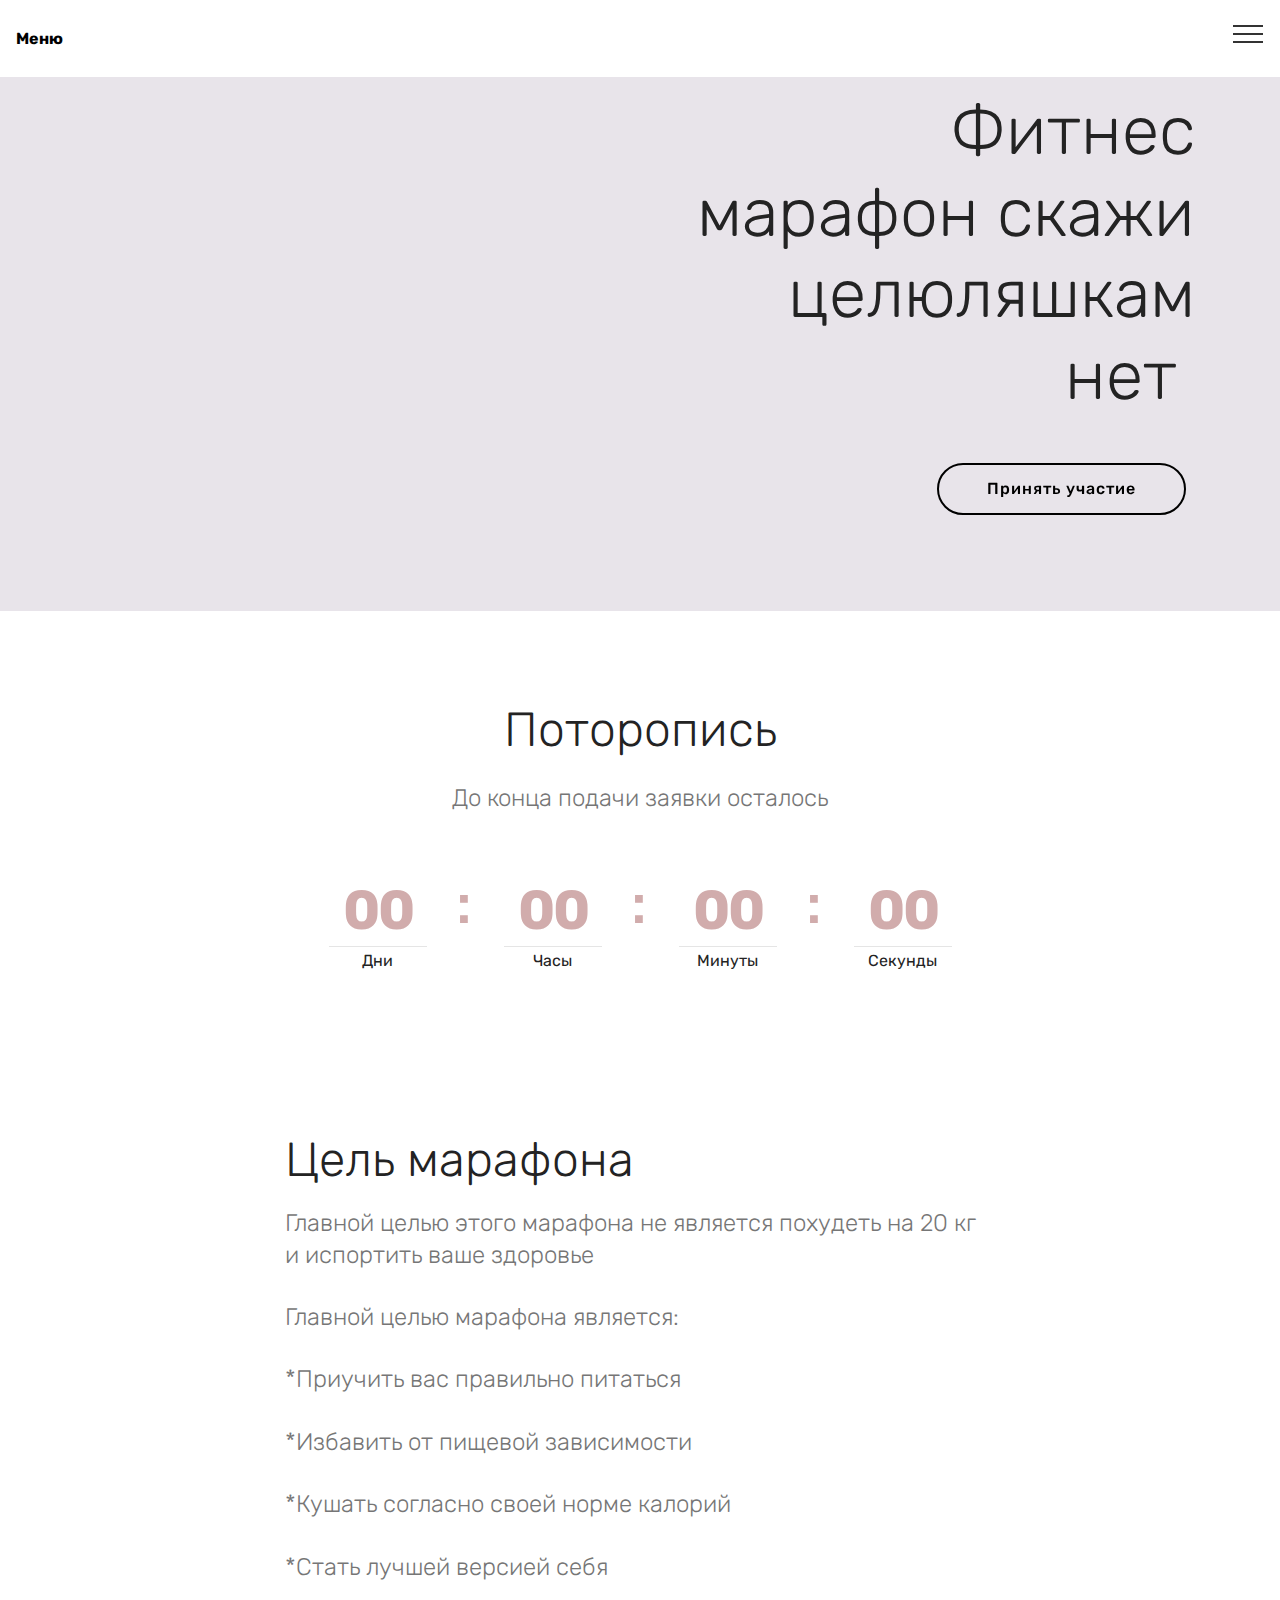
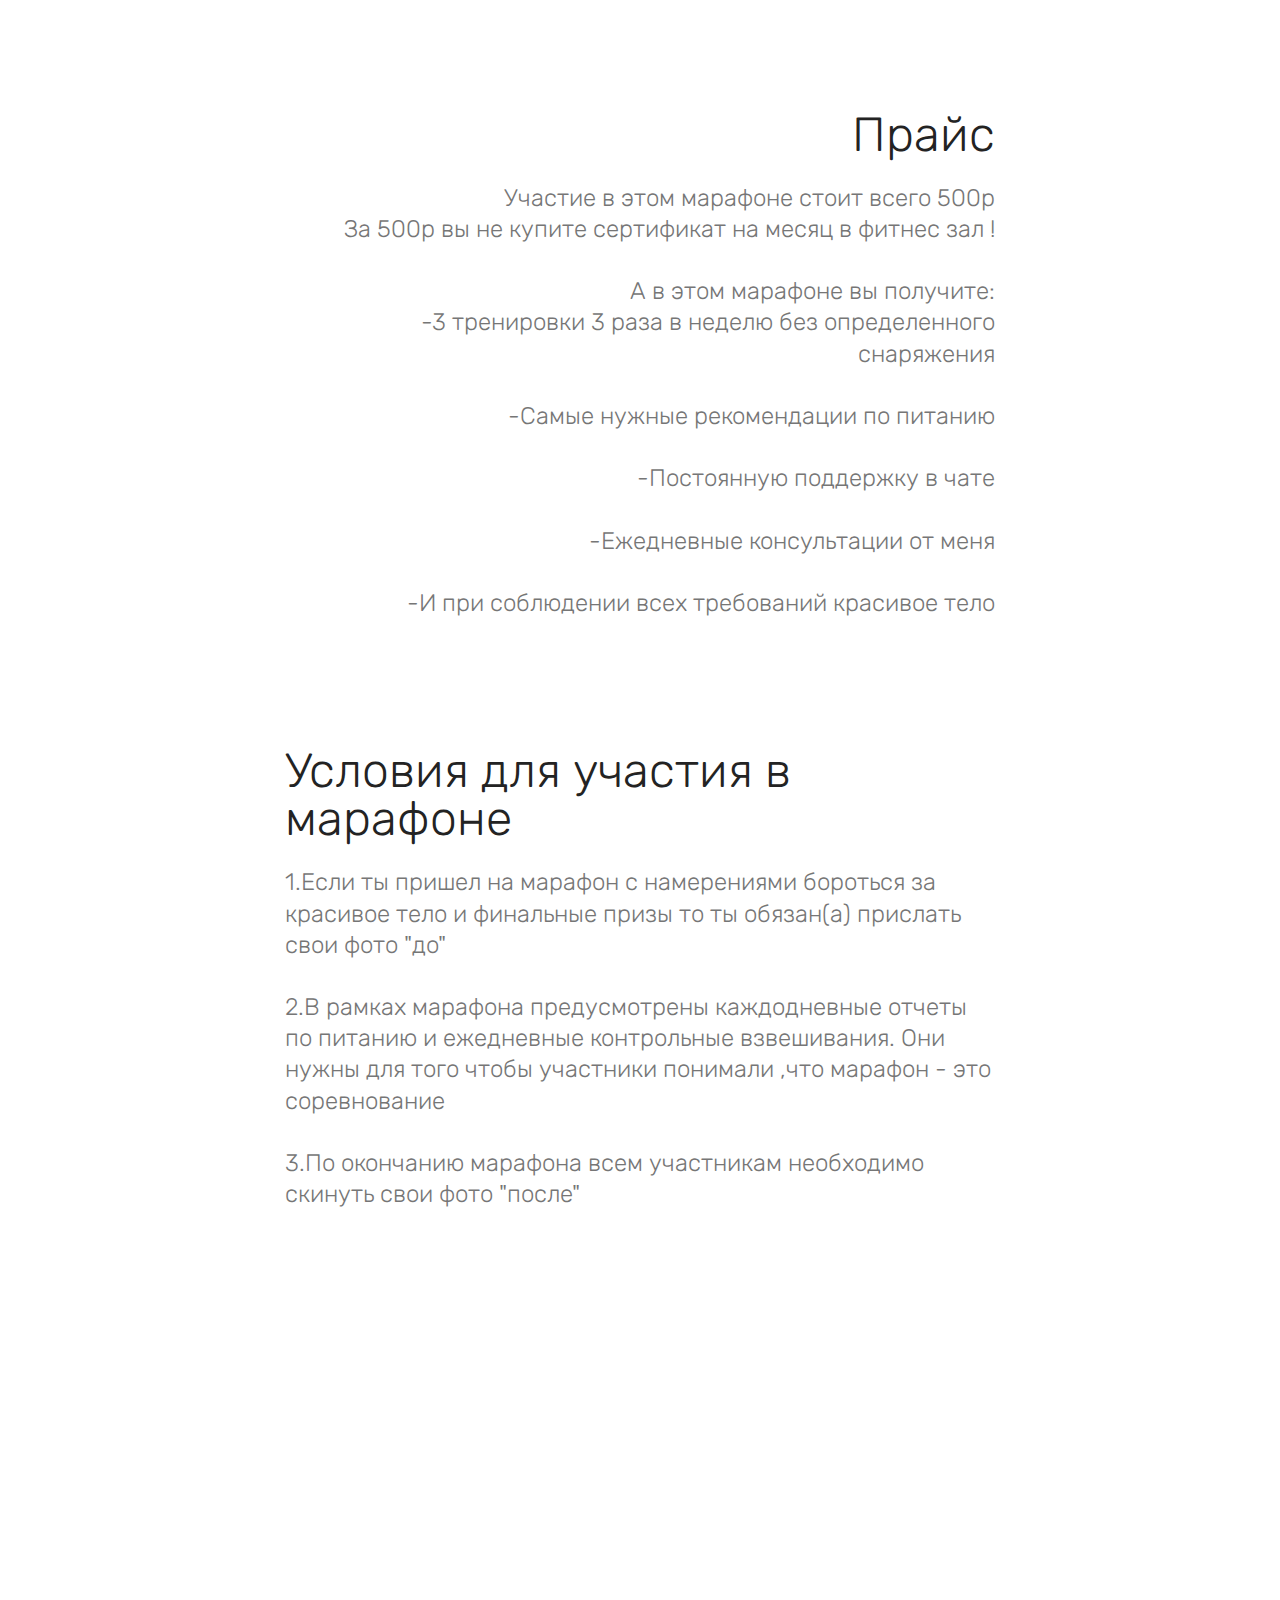
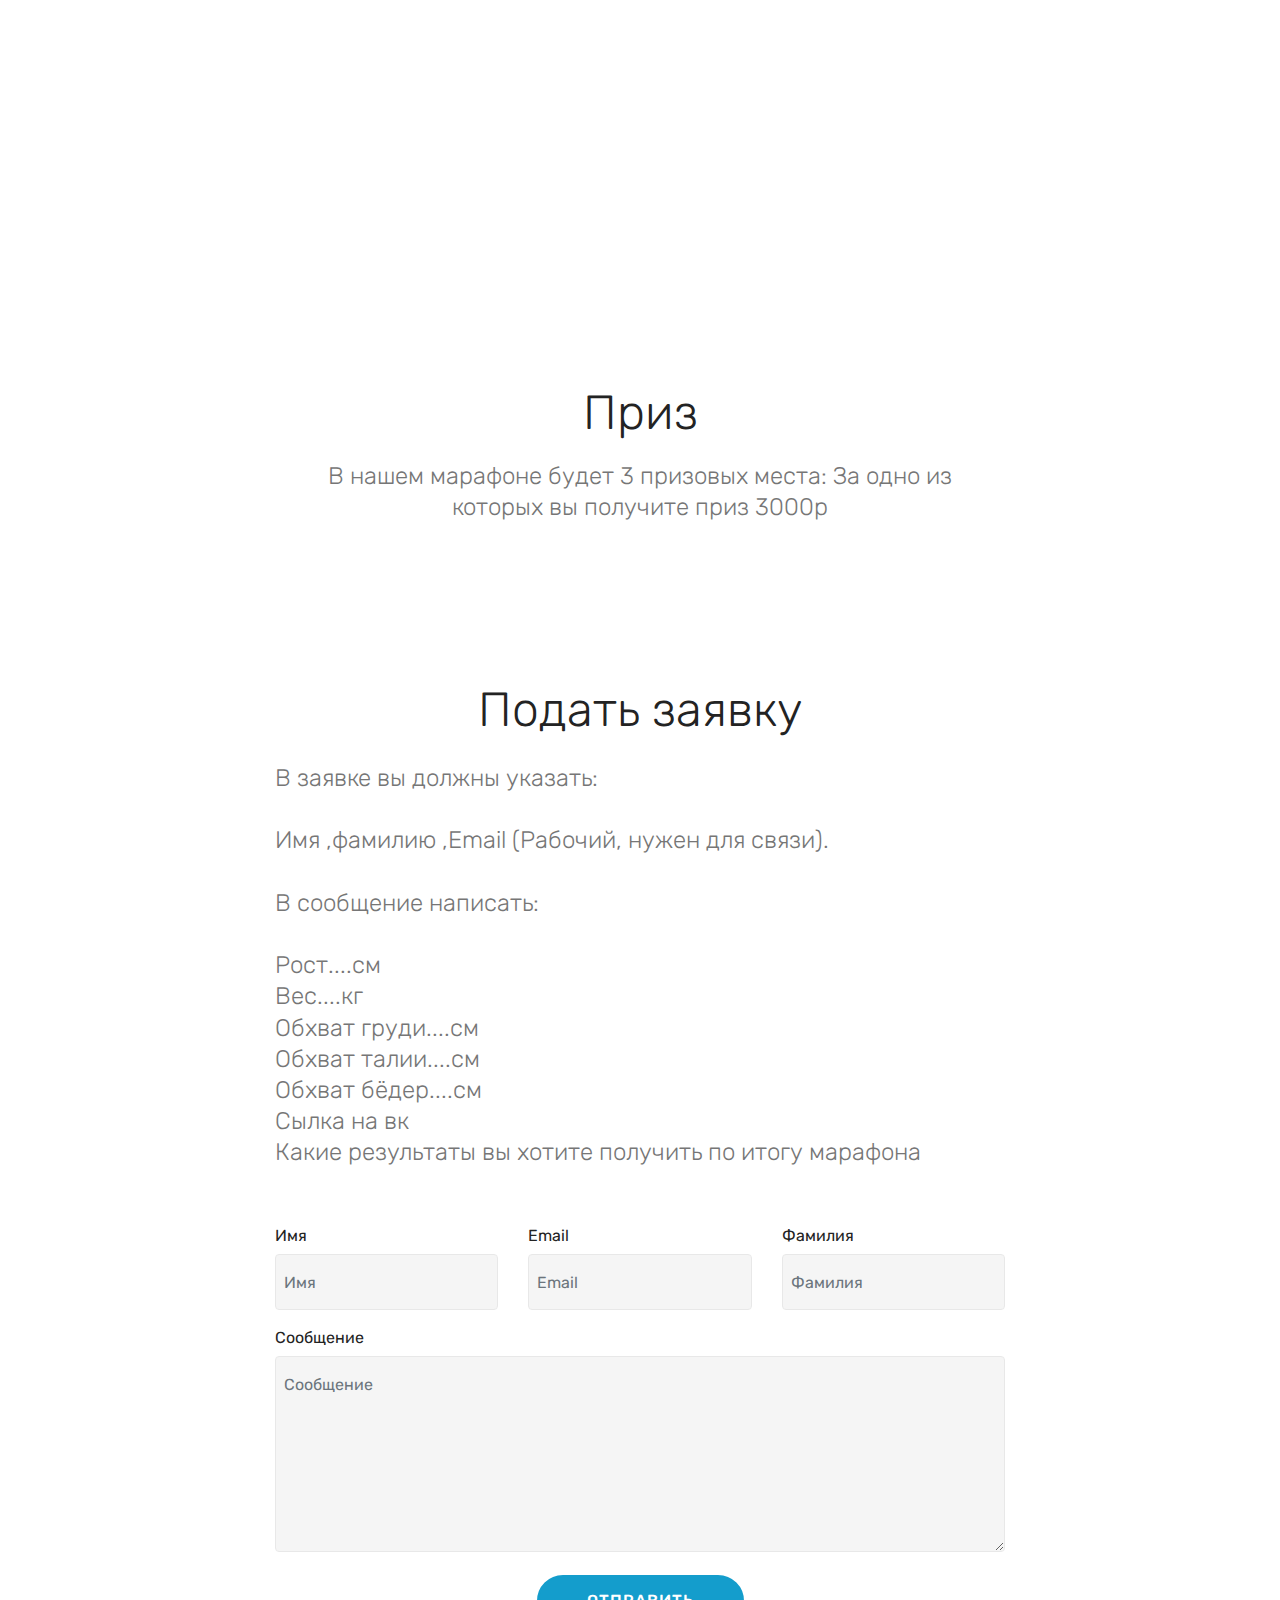
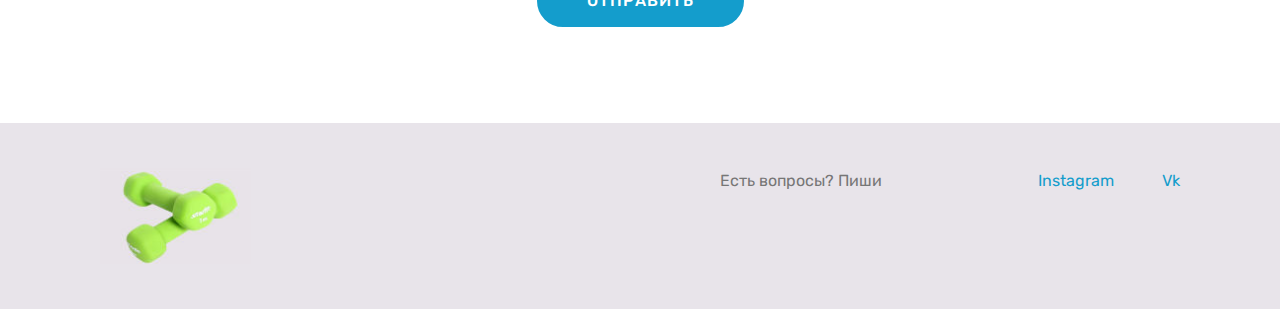
==== commit 8c09cdc9: "Marafon fitnes" ====
--- a/index.html
+++ b/index.html
@@ -52,13 +52,12 @@
                 </li><li class="nav-item"><a class="nav-link link text-black display-4" href="index.html#content4-7">
                         Условия для участия</a></li><li class="nav-item"><a class="nav-link link text-black display-4" href="index.html#content4-9">
                         Приз</a></li></ul>
-            <div class="navbar-buttons mbr-section-btn"><a class="btn btn-sm btn-black-outline display-4" href="index.html#footer5-e">Естьвопросы?
-                    </a></div>
+            <div class="navbar-buttons mbr-section-btn"><a class="btn btn-sm btn-black-outline display-4" href="index.html#footer5-e">Есть вопросы ?</a></div>
         </div>
     </nav>
 </section>
 
-<section class="engine"><a href="https://mobirise.info/u">bootstrap responsive templates</a></section><section class="header7 cid-rjxbTzgdA0 mbr-parallax-background" id="header7-2">
+<section class="engine"><a href="https://mobirise.info/s">bootstrap themes</a></section><section class="header7 cid-rjxbTzgdA0 mbr-parallax-background" id="header7-2">
 
     
 
@@ -109,21 +108,15 @@
         <div class="media-container-row">
             <div class="title col-12 col-md-8">
                 <h2 class="align-center pb-3 mbr-fonts-style display-2">Цель марафона</h2>
-                <h3 class="mbr-section-subtitle align-center mbr-light mbr-fonts-style display-5">Главной целью этого марафона не является похудеть на 20 кг и испортить ваше здоровье
-<div>
-</div><div>Главной целью марафона является:
-</div><div>
-</div><div>
-</div><div>*Приучить вас правильно питаться
-</div><div>
-</div><div>
-</div><div>*Избавить от пищевой зависимости
-</div><div>
-</div><div>
-</div><div>*Кушать согласно своей норме калорий
-</div><div>
-</div><div>
-</div><div>*Стать лучшей версией себя</div></h3>
+                <h3 class="mbr-section-subtitle align-center mbr-light mbr-fonts-style display-5">Главной целью этого марафона не является похудеть на 20 кг и испортить ваше здоровье<br><br><div>Главной целью марафона является:</div><br><div><span style="font-size: 1.5rem;">*Приучить вас правильно питаться</span></div><div>
+</div><div>
+</div><div><br></div><div>*Избавить от пищевой зависимости
+</div><div>
+</div><div>
+</div><div><br></div><div>*Кушать согласно своей норме калорий
+</div><div>
+</div><div>
+</div><div><br></div><div>*Стать лучшей версией себя</div></h3>
                 
             </div>
         </div>
@@ -141,18 +134,18 @@
                     Прайс
                 </h2>
                 <h3 class="mbr-section-subtitle align-center mbr-light mbr-fonts-style display-5">Участие в этом марафоне стоит всего 500р
-<div>За 500р вы не купите сертификат на месяц в фитнес зал !
+<div>За 500р вы не купите сертификат на месяц в фитнес зал !</div><br><div>
 </div><div>
 </div><div>А в этом марафоне вы получите:
 </div><div>
 </div><div>
-</div><div>-3 тренировки 3 раза в неделю без определенного снаряжения
-</div><div>
-</div><div>-Самые нужные рекомендации по питанию
-</div><div>
-</div><div>-Постоянную поддержку в чате
-</div><div>
-</div><div>-Ежедневные консультации от меня
+</div><div>-3 тренировки 3 раза в неделю без определенного снаряжения</div><br><div>
+</div><div>
+</div><div>-Самые нужные рекомендации по питанию</div><br><div>
+</div><div>
+</div><div>-Постоянную поддержку в чате</div><br><div>
+</div><div>
+</div><div>-Ежедневные консультации от меня</div><br><div>
 </div><div>
 </div><div>-И при соблюдении всех требований красивое тело</div></h3>
                 
@@ -168,14 +161,14 @@
     <div class="container">
         <div class="media-container-row">
             <div class="title col-12 col-md-8">
-                <h2 class="align-center pb-3 mbr-fonts-style display-2">Условия для участия в марафоне</h2>
+                <h2 class="align-center pb-3 mbr-fonts-style display-2">Условия для участия в марафоне<br></h2>
                 <h3 class="mbr-section-subtitle align-center mbr-light mbr-fonts-style display-5">1.Если ты пришел на марафон с намерениями бороться за красивое тело и финальные призы то ты обязан(а) прислать свои фото "до"
 <div>
 </div><div>
-</div><div>2.В рамках марафона предусмотрены каждодневные отчеты по питанию и ежедневные контрольные взвешивания. Они нужны для того чтобы участники понимали ,что марафон - это соревнование
-</div><div>
-</div><div>
-</div><div>3.По окончанию марафона всем участникам необходимо скинуть свои фото "после"
+</div><div><br></div><div>2.В рамках марафона предусмотрены каждодневные отчеты по питанию и ежедневные контрольные взвешивания. Они нужны для того чтобы участники понимали ,что марафон - это соревнование
+</div><div>
+</div><div>
+</div><div><br></div><div>3.По окончанию марафона всем участникам необходимо скинуть свои фото "после"
 </div><div><br></div></h3>
                 
             </div>
@@ -220,12 +213,12 @@
         <div class="row justify-content-center">
             <div class="title col-12 col-lg-8">
                 <h2 class="mbr-section-title align-center pb-3 mbr-fonts-style display-2">Подать заявку</h2>
-                <h3 class="mbr-section-subtitle align-center mbr-light pb-3 mbr-fonts-style display-5">В заявке вы должны указать:
+                <h3 class="mbr-section-subtitle align-center mbr-light pb-3 mbr-fonts-style display-5">В заявке вы должны указать:<br><br>
 <div>
 </div><div>Имя ,фамилию ,Email (Рабочий, нужен для связи).
 </div><div>
-</div><div>В сообщение написать:
-</div><div>Рост....см
+</div><div><br></div><div>В сообщение написать:
+</div><div><br></div><div>Рост....см
 </div><div>Вес....кг
 </div><div>Обхват груди....см
 </div><div>Обхват талии....см
@@ -240,7 +233,7 @@
             <div class="media-container-column col-lg-8" data-form-type="formoid">
                     <div data-form-alert="" hidden="">Спасибо за заполнение анкеты! Ждите, вам напишут </div>
             
-                    <form class="mbr-form" action="https://mobirise.com/" method="post" data-form-title="Mobirise Form"><input type="hidden" name="email" data-form-email="true" value="SQAJsWPuEC5GQsUubtUR5RIrDIUELV8uOOb9qxe45o45W3Qyblw2bnhLs6v/tP6F/dPJ2ToRpLZqsIHZ5dwaL80siD30EUC4FMAwvbgfhHFlrBcFLs0axdtZWnRMw5Kj">
+                    <form class="mbr-form" action="https://mobirise.com/" method="post" data-form-title="Mobirise Form"><input type="hidden" name="email" data-form-email="true" value="Vky6bZJxDfAHjNd7BlNXVY8BiNZS8AZBLYwcD9YBUZ/KooiLWJXCKm9sXgz1UVdlQbqF4DY+IVwRCHhyqElAX9SfH89krAk5BdEHM9YL+adDQwFOTBjPIP7jsQo1XBNe">
                         <div class="row row-sm-offset">
                             <div class="col-md-4 multi-horizontal" data-for="name">
                                 <div class="form-group">
--- a/assets/mobirise/css/mbr-additional.css
+++ b/assets/mobirise/css/mbr-additional.css
@@ -1799,6 +1799,9 @@
     padding-right: 4rem;
   }
 }
+.cid-rjxbTzgdA0 .mbr-section-title {
+  color: #232323;
+}
 .cid-rjxd9kp6Wy {
   padding-top: 90px;
   padding-bottom: 90px;
@@ -1955,6 +1958,7 @@
 }
 .cid-rjxegS3RhE .mbr-section-subtitle {
   color: #767676;
+  text-align: left;
 }
 .cid-rjxegS3RhE a:not([href]):not([tabindex]) {
   color: #fff;
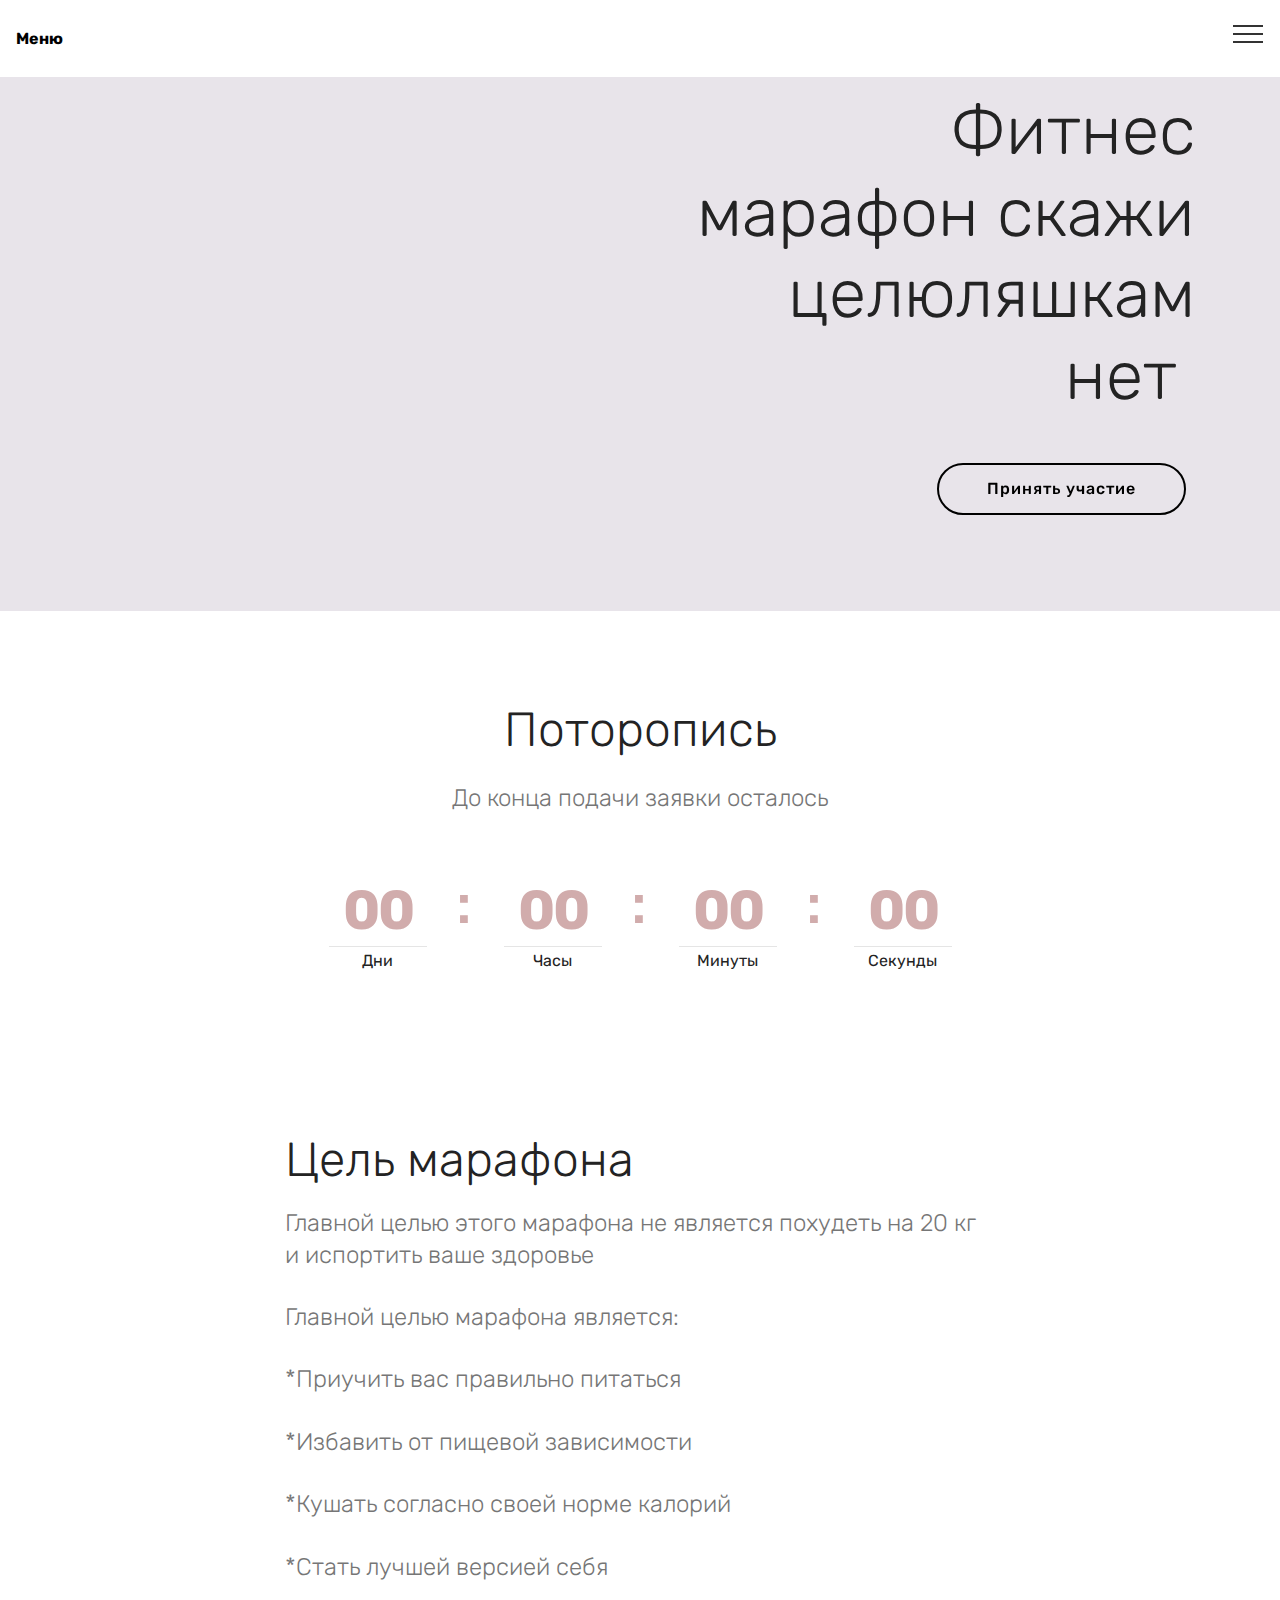
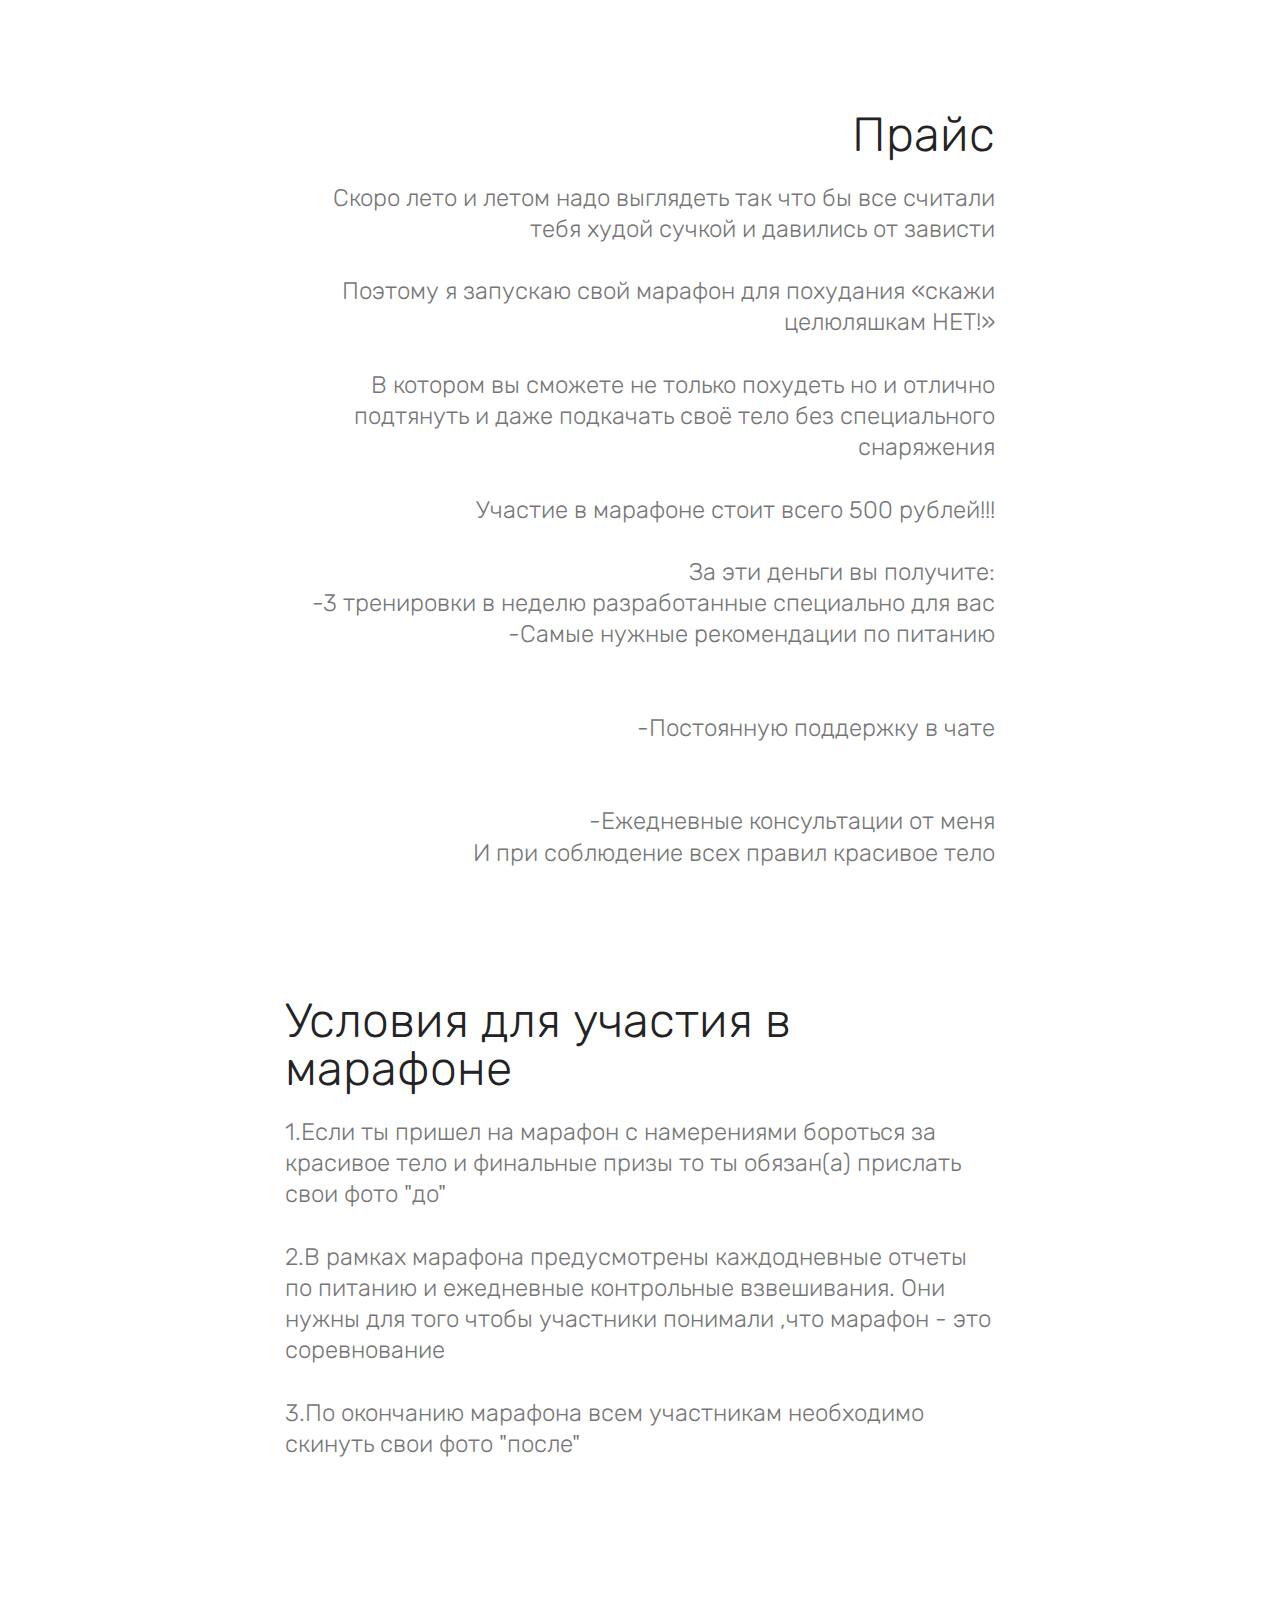
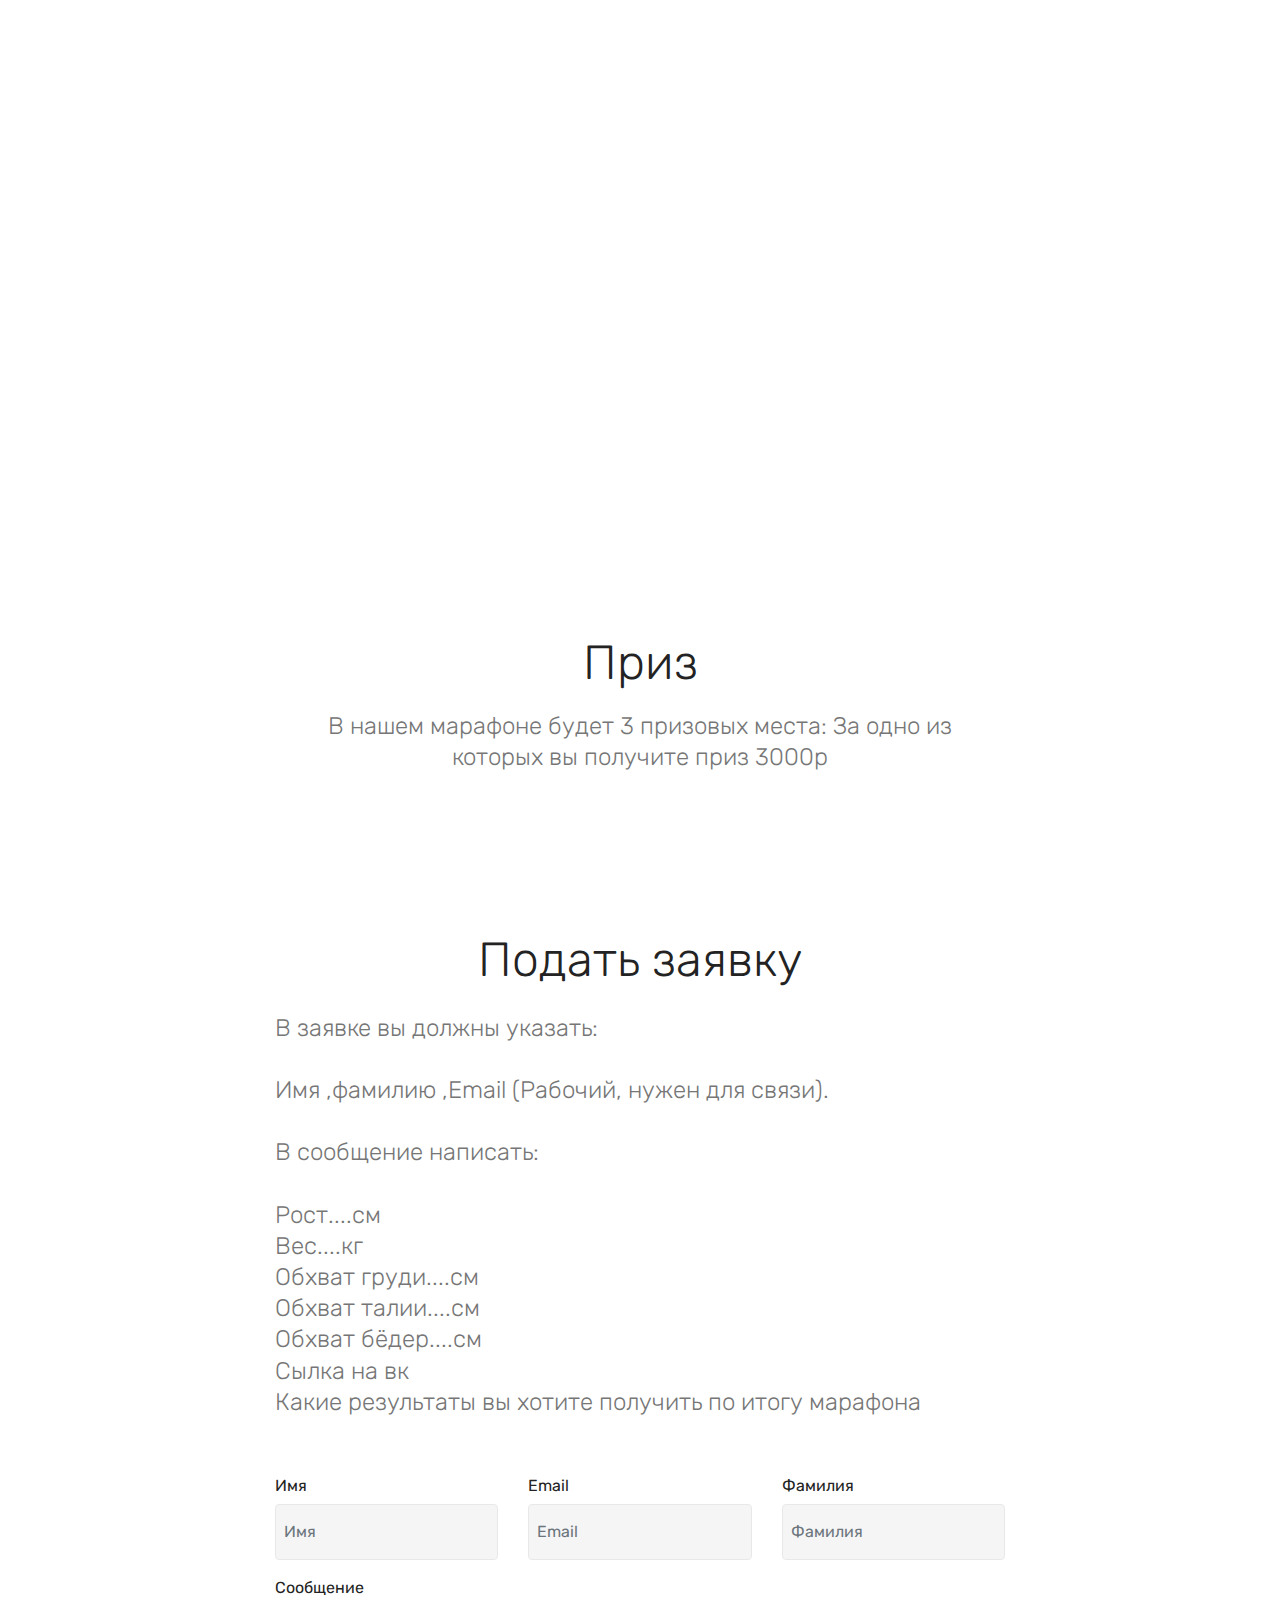
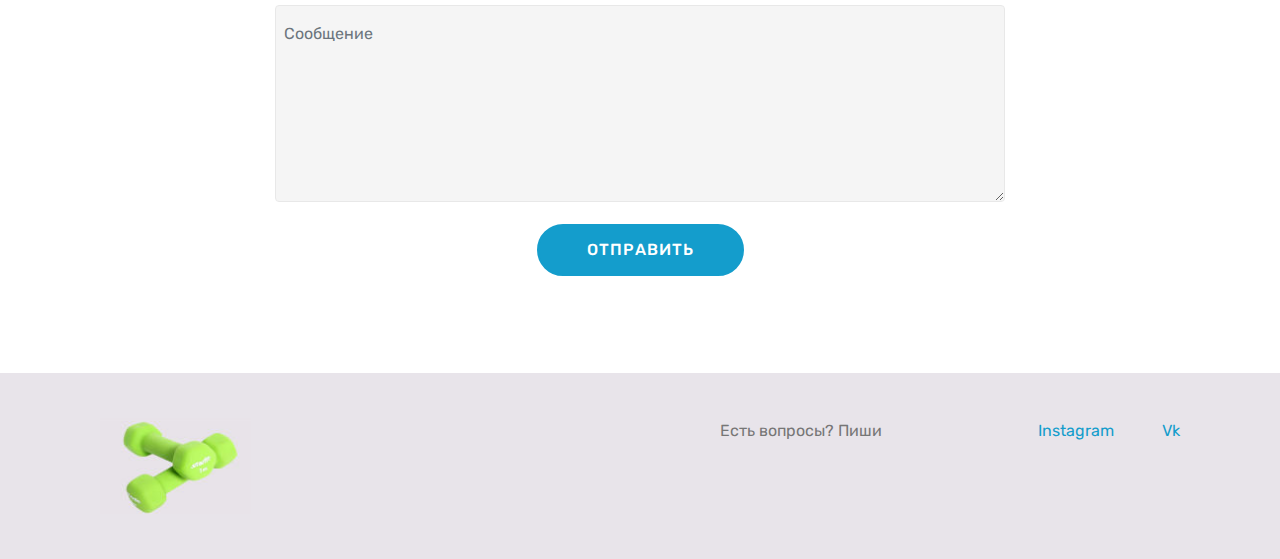
==== commit 7afe5505: "Marafon fitnes" ====
--- a/index.html
+++ b/index.html
@@ -57,7 +57,7 @@
     </nav>
 </section>
 
-<section class="engine"><a href="https://mobirise.info/s">bootstrap themes</a></section><section class="header7 cid-rjxbTzgdA0 mbr-parallax-background" id="header7-2">
+<section class="engine"><a href="https://mobirise.info/n">free simple web templates</a></section><section class="header7 cid-rjxbTzgdA0 mbr-parallax-background" id="header7-2">
 
     
 
@@ -133,21 +133,17 @@
                 <h2 class="align-center pb-3 mbr-fonts-style display-2">
                     Прайс
                 </h2>
-                <h3 class="mbr-section-subtitle align-center mbr-light mbr-fonts-style display-5">Участие в этом марафоне стоит всего 500р
-<div>За 500р вы не купите сертификат на месяц в фитнес зал !</div><br><div>
-</div><div>
-</div><div>А в этом марафоне вы получите:
-</div><div>
-</div><div>
-</div><div>-3 тренировки 3 раза в неделю без определенного снаряжения</div><br><div>
-</div><div>
-</div><div>-Самые нужные рекомендации по питанию</div><br><div>
-</div><div>
-</div><div>-Постоянную поддержку в чате</div><br><div>
-</div><div>
-</div><div>-Ежедневные консультации от меня</div><br><div>
-</div><div>
-</div><div>-И при соблюдении всех требований красивое тело</div></h3>
+                <h3 class="mbr-section-subtitle align-center mbr-light mbr-fonts-style display-5">Скоро лето и летом надо выглядеть так что бы все считали тебя худой сучкой и давились от зависти <br>
+<br><div>Поэтому я запускаю свой марафон для похудания «скажи целюляшкам НЕТ!» 
+</div><br><div><span style="font-size: 1.5rem;"></span></div><div>В котором вы сможете не только похудеть но и отлично подтянуть и даже подкачать своё тело без специального снаряжения 
+</div><br><div><span style="font-size: 1.5rem;"></span></div><div>Участие  в марафоне стоит всего 500 рублей!!!
+</div><br><div><span style="font-size: 1.5rem;"></span></div><div>За эти деньги вы получите:
+</div><div>
+</div><div>-3 тренировки в неделю разработанные специально для вас
+</div><div>-Самые нужные рекомендации по питанию</div><br><div><br></div><div>
+</div><div>-Постоянную поддержку в чате</div><br><div><br></div><div> 
+</div><div>-Ежедневные консультации от меня</div><div> 
+</div><div>И при соблюдение всех правил красивое тело</div></h3>
                 
             </div>
         </div>
@@ -233,7 +229,7 @@
             <div class="media-container-column col-lg-8" data-form-type="formoid">
                     <div data-form-alert="" hidden="">Спасибо за заполнение анкеты! Ждите, вам напишут </div>
             
-                    <form class="mbr-form" action="https://mobirise.com/" method="post" data-form-title="Mobirise Form"><input type="hidden" name="email" data-form-email="true" value="Vky6bZJxDfAHjNd7BlNXVY8BiNZS8AZBLYwcD9YBUZ/KooiLWJXCKm9sXgz1UVdlQbqF4DY+IVwRCHhyqElAX9SfH89krAk5BdEHM9YL+adDQwFOTBjPIP7jsQo1XBNe">
+                    <form class="mbr-form" action="https://mobirise.com/" method="post" data-form-title="Mobirise Form"><input type="hidden" name="email" data-form-email="true" value="NUoVMzG73WfgzjbcYOD3pc5/MVCkxCa6h8BrgC1ERs/Oak90qdHKgZoqDztjnh+Osni2qqjJhD9eXGIDdwqH4tvcfj4/HmPwyQTb6mS2oKFhCbATFJ2niv+YWTJKydSu">
                         <div class="row row-sm-offset">
                             <div class="col-md-4 multi-horizontal" data-for="name">
                                 <div class="form-group">
@@ -279,7 +275,7 @@
             <div class="col-md-3">
                 <div class="media-wrap">
                     <a href="https://mobirise.co/">
-                       <img src="assets/images/-192x141.jpg" alt="Mobirise" title="">
+                       <img src="assets/images/192x141.jpg" alt="Mobirise" title="">
                     </a>
                 </div>
             </div>
--- a/assets/mobirise/css/mbr-additional.css
+++ b/assets/mobirise/css/mbr-additional.css
@@ -1777,7 +1777,7 @@
 .cid-rjxbTzgdA0 {
   padding-top: 90px;
   padding-bottom: 90px;
-  background-image: url("../../../assets/images/-7-1366x779.png");
+  background-image: url("../../../assets/images/7-1366x779.png");
 }
 @media (min-width: 992px) {
   .cid-rjxbTzgdA0 .mbr-figure {
@@ -1982,7 +1982,7 @@
 .cid-rjxfulgmxv {
   padding-top: 45px;
   padding-bottom: 45px;
-  background-image: url("../../../assets/images/-1366x710.png");
+  background-image: url("../../../assets/images/1366x710.png");
 }
 @media (max-width: 767px) {
   .cid-rjxfulgmxv .media-wrap {
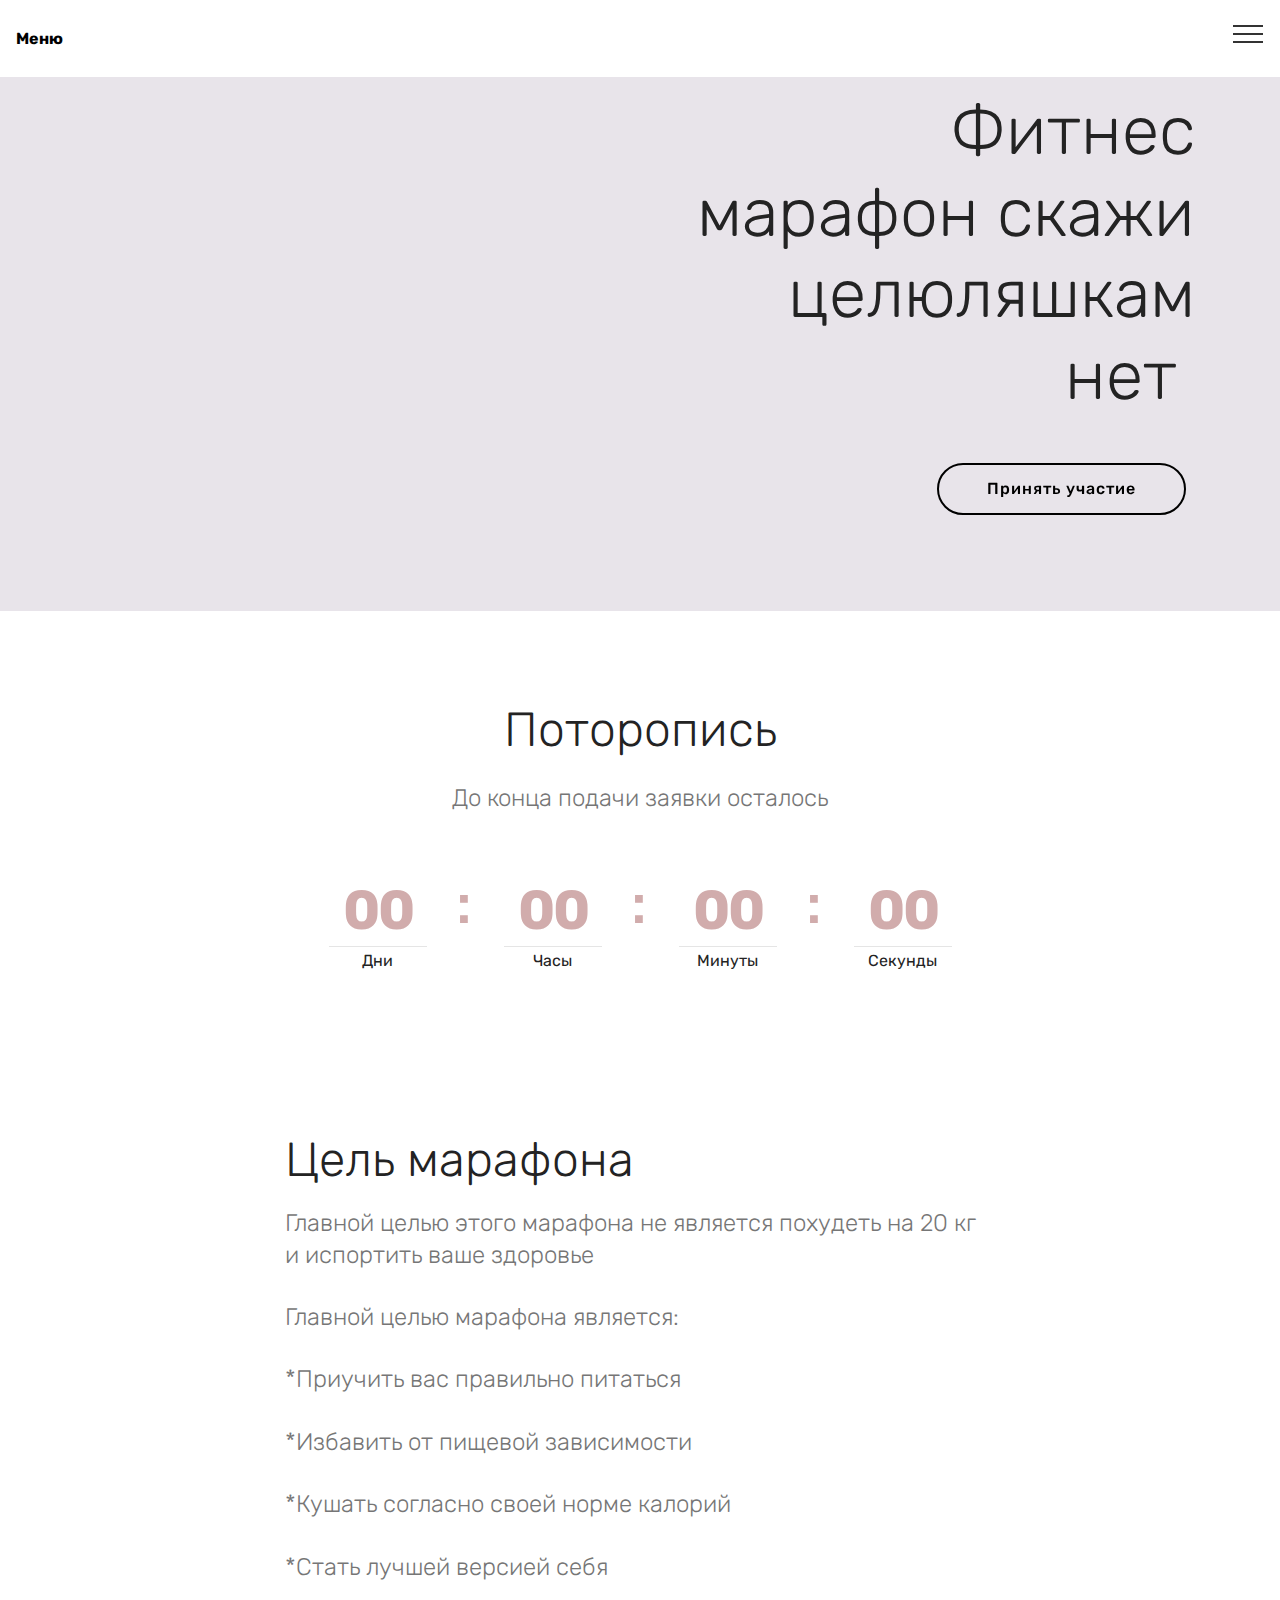
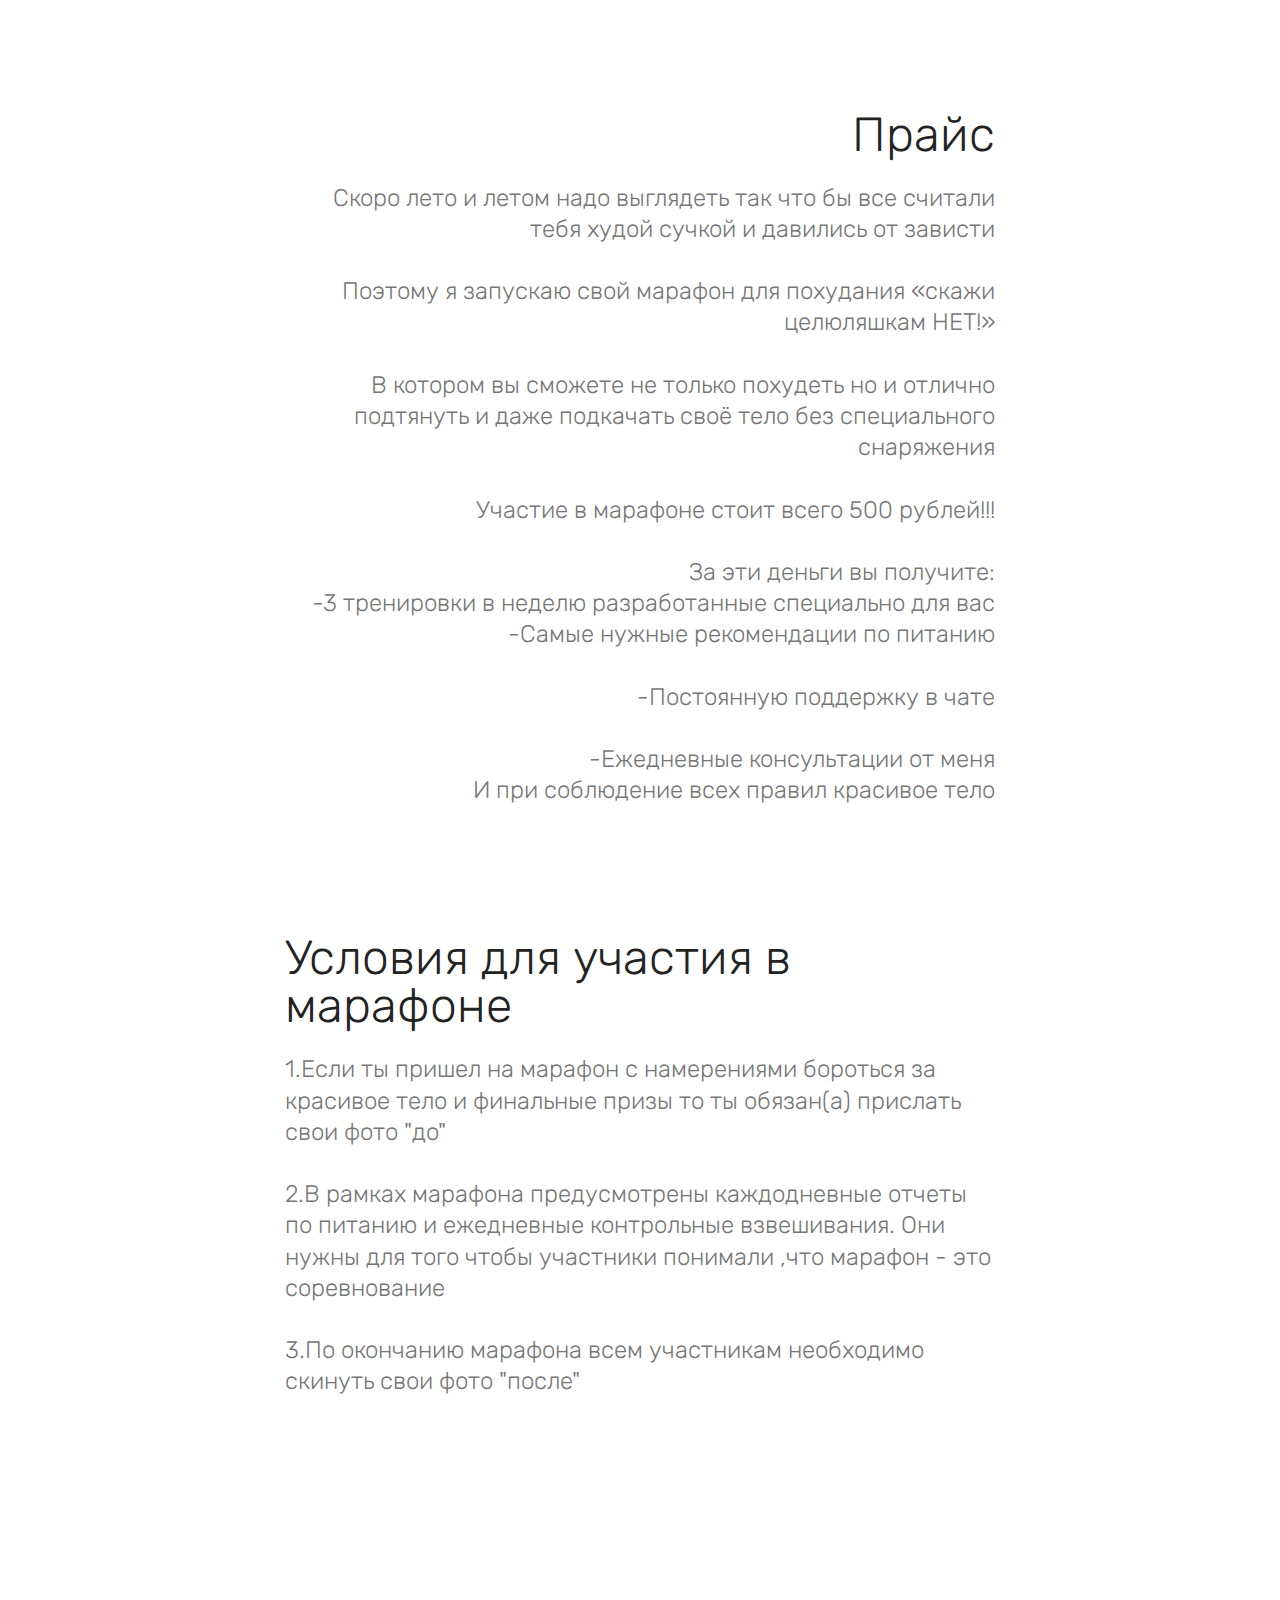
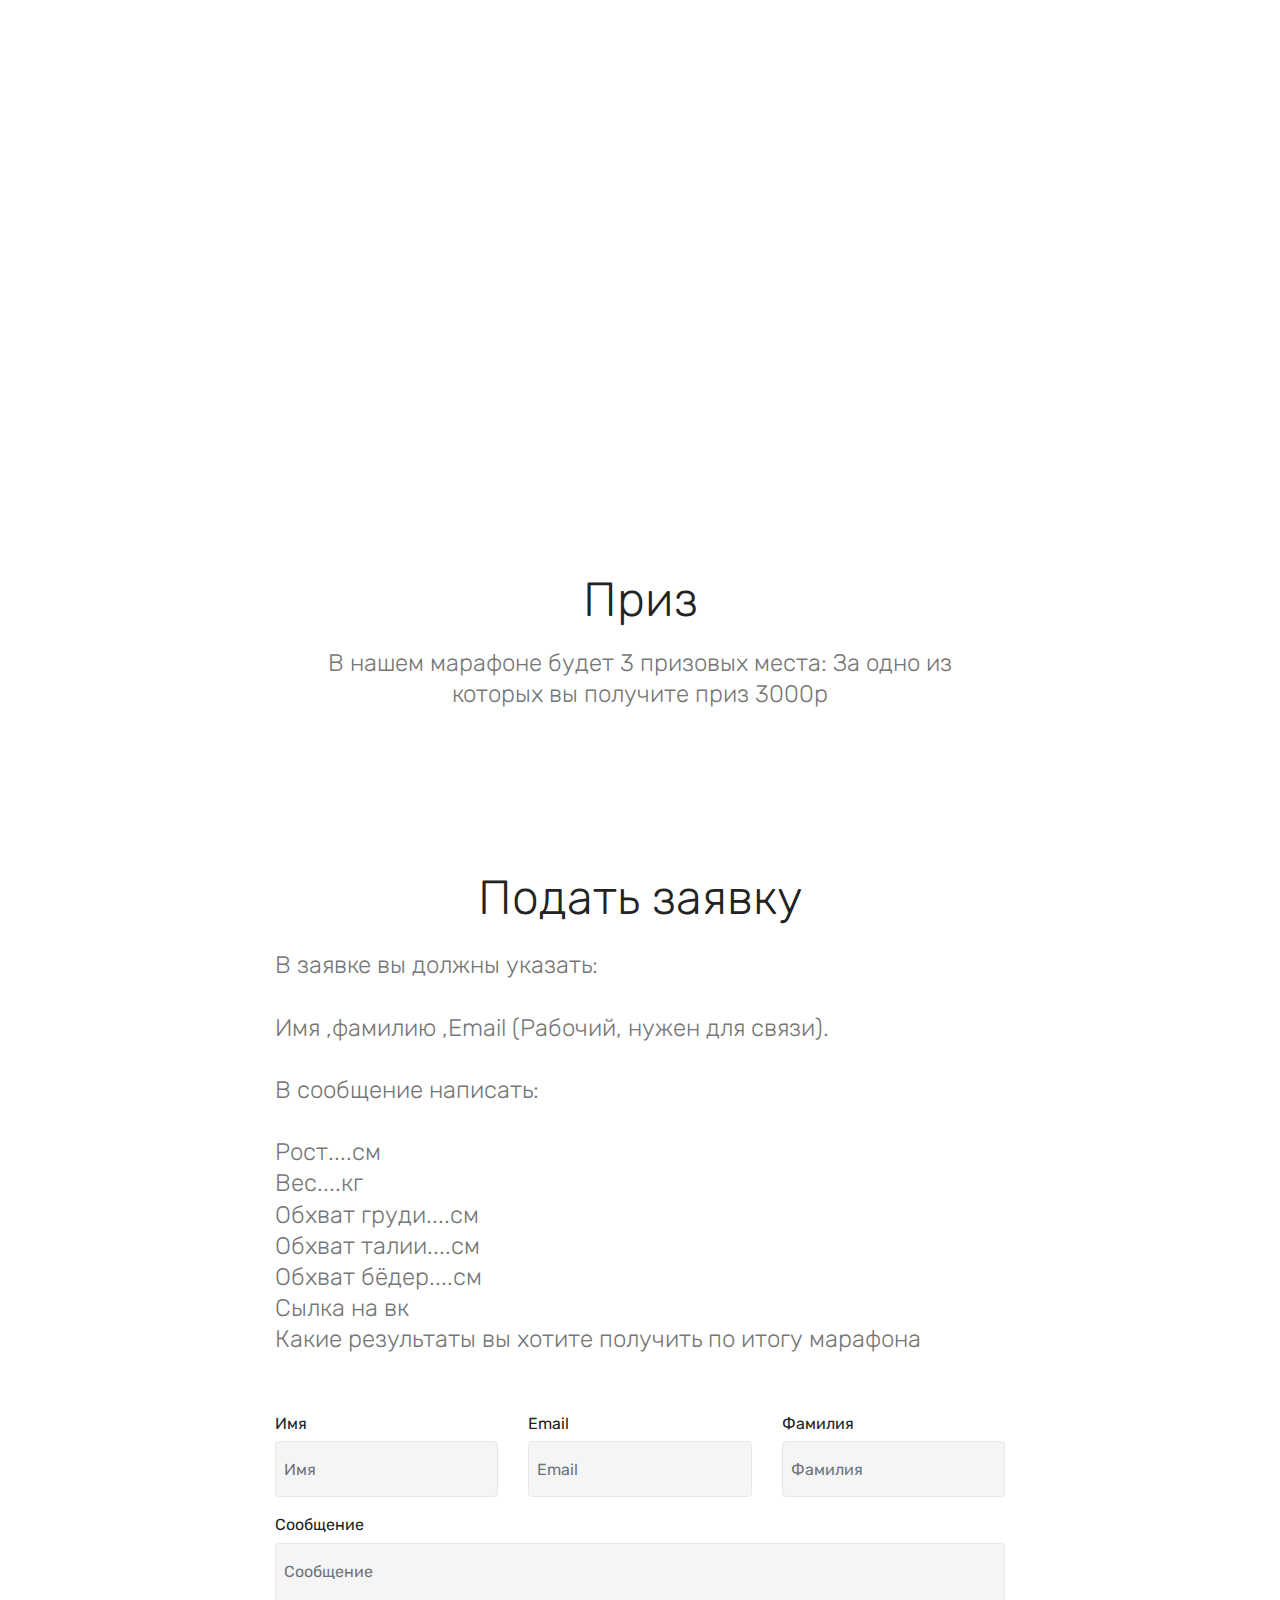
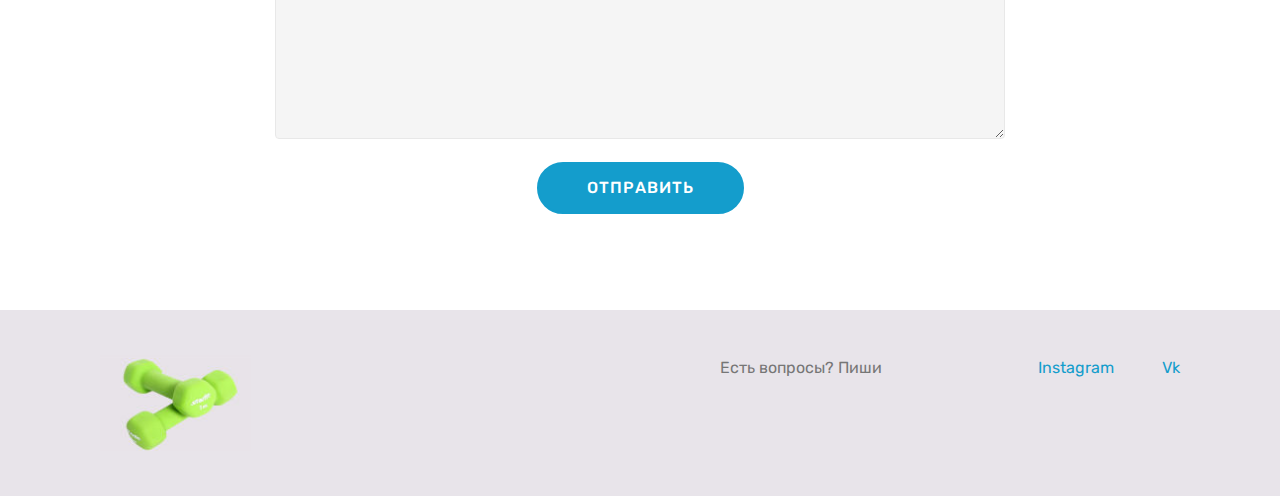
==== commit 7eb1a43f: "Marafom fitnes" ====
--- a/index.html
+++ b/index.html
@@ -57,7 +57,7 @@
     </nav>
 </section>
 
-<section class="engine"><a href="https://mobirise.info/n">free simple web templates</a></section><section class="header7 cid-rjxbTzgdA0 mbr-parallax-background" id="header7-2">
+<section class="engine"><a href="https://mobirise.info/s">bootstrap theme</a></section><section class="header7 cid-rjxbTzgdA0 mbr-parallax-background" id="header7-2">
 
     
 
@@ -140,8 +140,8 @@
 </div><br><div><span style="font-size: 1.5rem;"></span></div><div>За эти деньги вы получите:
 </div><div>
 </div><div>-3 тренировки в неделю разработанные специально для вас
-</div><div>-Самые нужные рекомендации по питанию</div><br><div><br></div><div>
-</div><div>-Постоянную поддержку в чате</div><br><div><br></div><div> 
+</div><div>-Самые нужные рекомендации по питанию</div><div><br></div><div>
+</div><div>-Постоянную поддержку в чате</div><div><br></div><div> 
 </div><div>-Ежедневные консультации от меня</div><div> 
 </div><div>И при соблюдение всех правил красивое тело</div></h3>
                 
@@ -229,7 +229,7 @@
             <div class="media-container-column col-lg-8" data-form-type="formoid">
                     <div data-form-alert="" hidden="">Спасибо за заполнение анкеты! Ждите, вам напишут </div>
             
-                    <form class="mbr-form" action="https://mobirise.com/" method="post" data-form-title="Mobirise Form"><input type="hidden" name="email" data-form-email="true" value="NUoVMzG73WfgzjbcYOD3pc5/MVCkxCa6h8BrgC1ERs/Oak90qdHKgZoqDztjnh+Osni2qqjJhD9eXGIDdwqH4tvcfj4/HmPwyQTb6mS2oKFhCbATFJ2niv+YWTJKydSu">
+                    <form class="mbr-form" action="https://mobirise.com/" method="post" data-form-title="Mobirise Form"><input type="hidden" name="email" data-form-email="true" value="Yu/TyF+N+e6CJwhlIR9PW9apDkFSj3+76OT8drhgIYI4EVRDfogSBl+hljoDrhC+ZfC9+NViF8ZgVVWla9e+puX/9XXSs0jmlFyIfpaM+hRxYBlO3WKSRc+OZiAKGq18">
                         <div class="row row-sm-offset">
                             <div class="col-md-4 multi-horizontal" data-for="name">
                                 <div class="form-group">
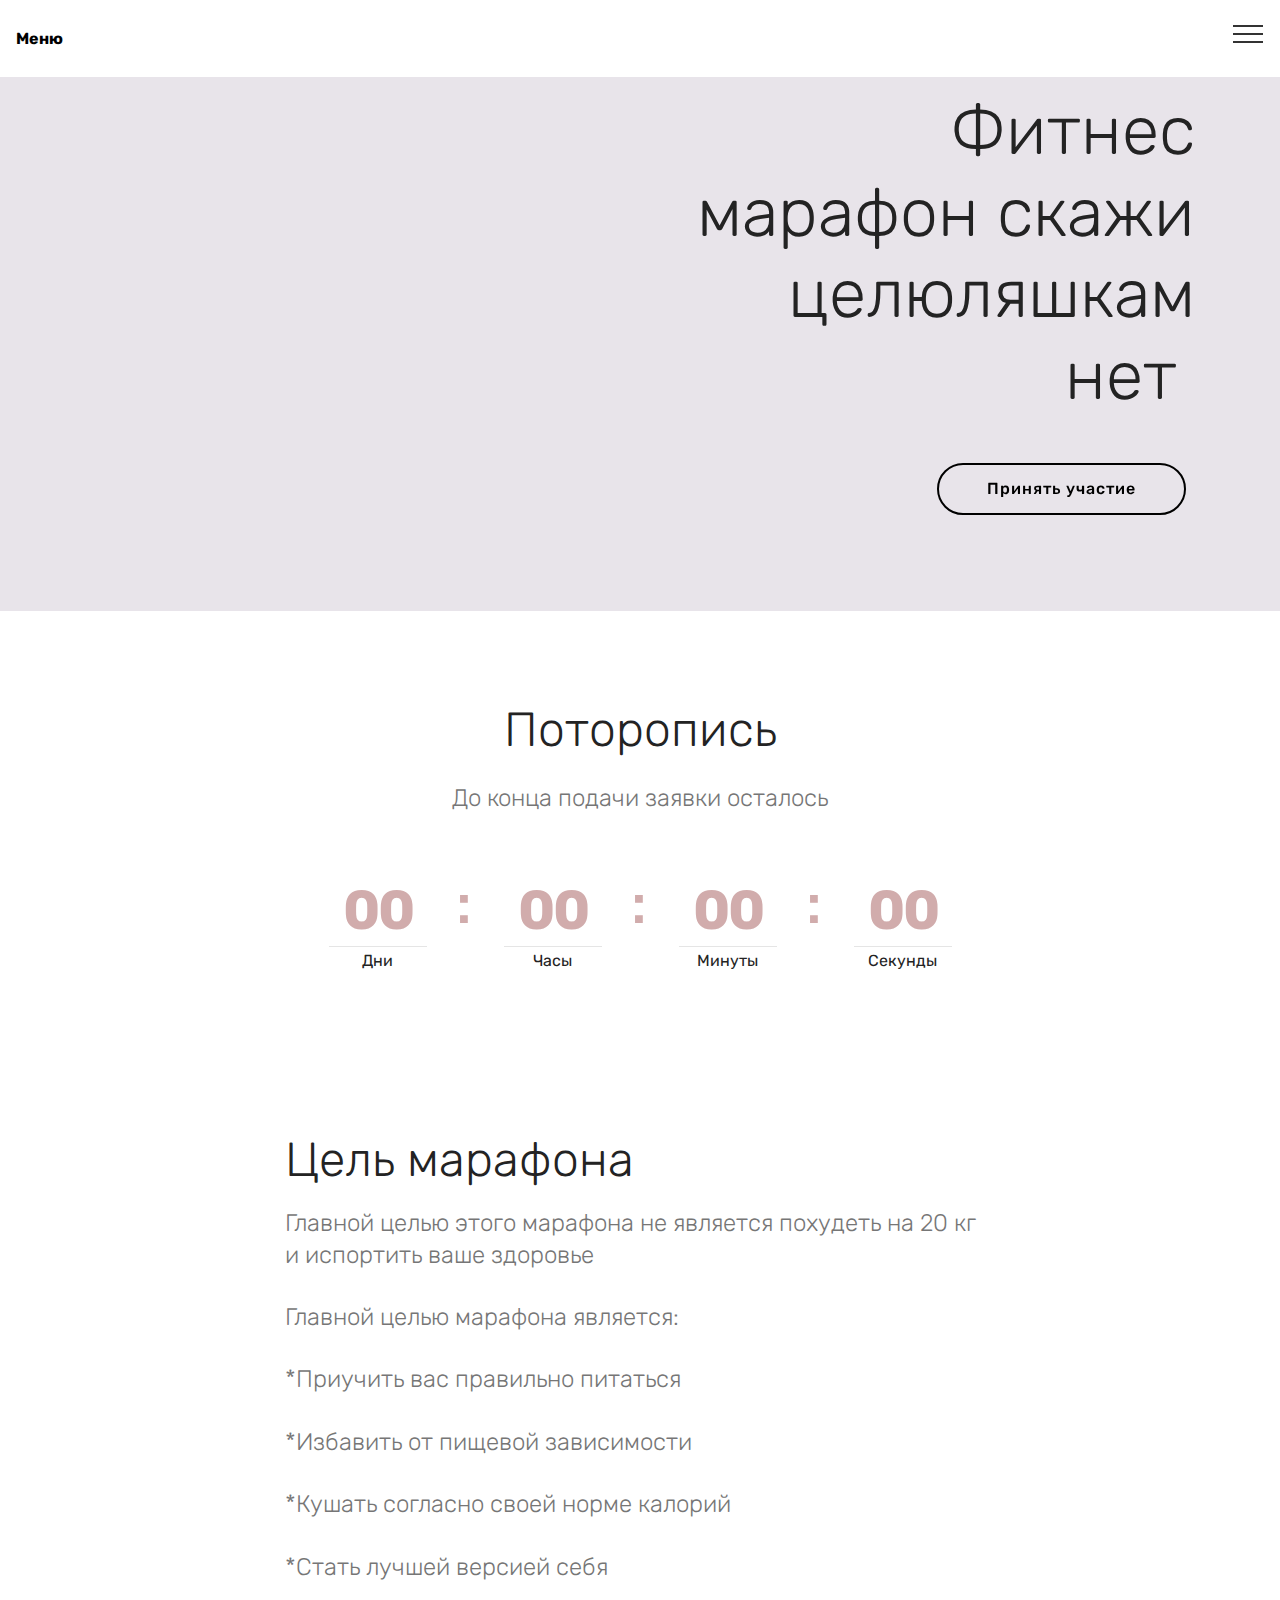
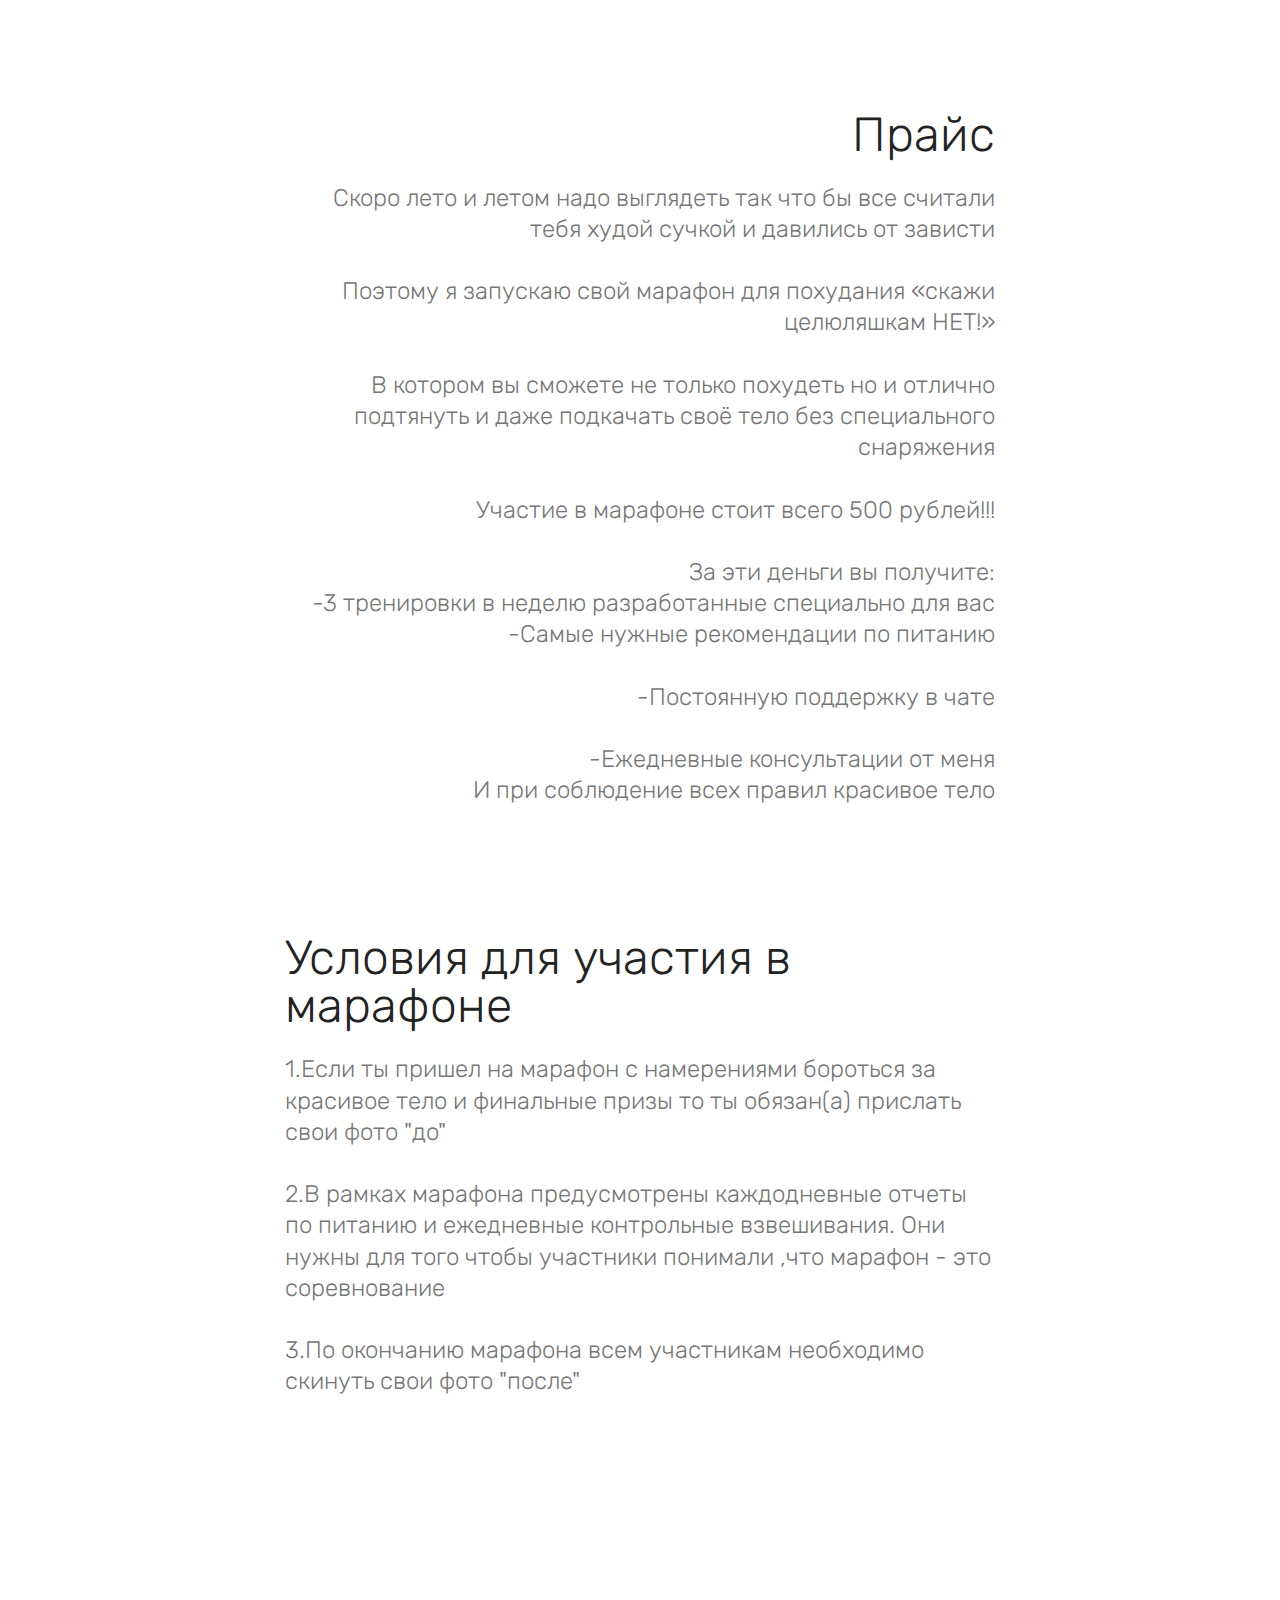
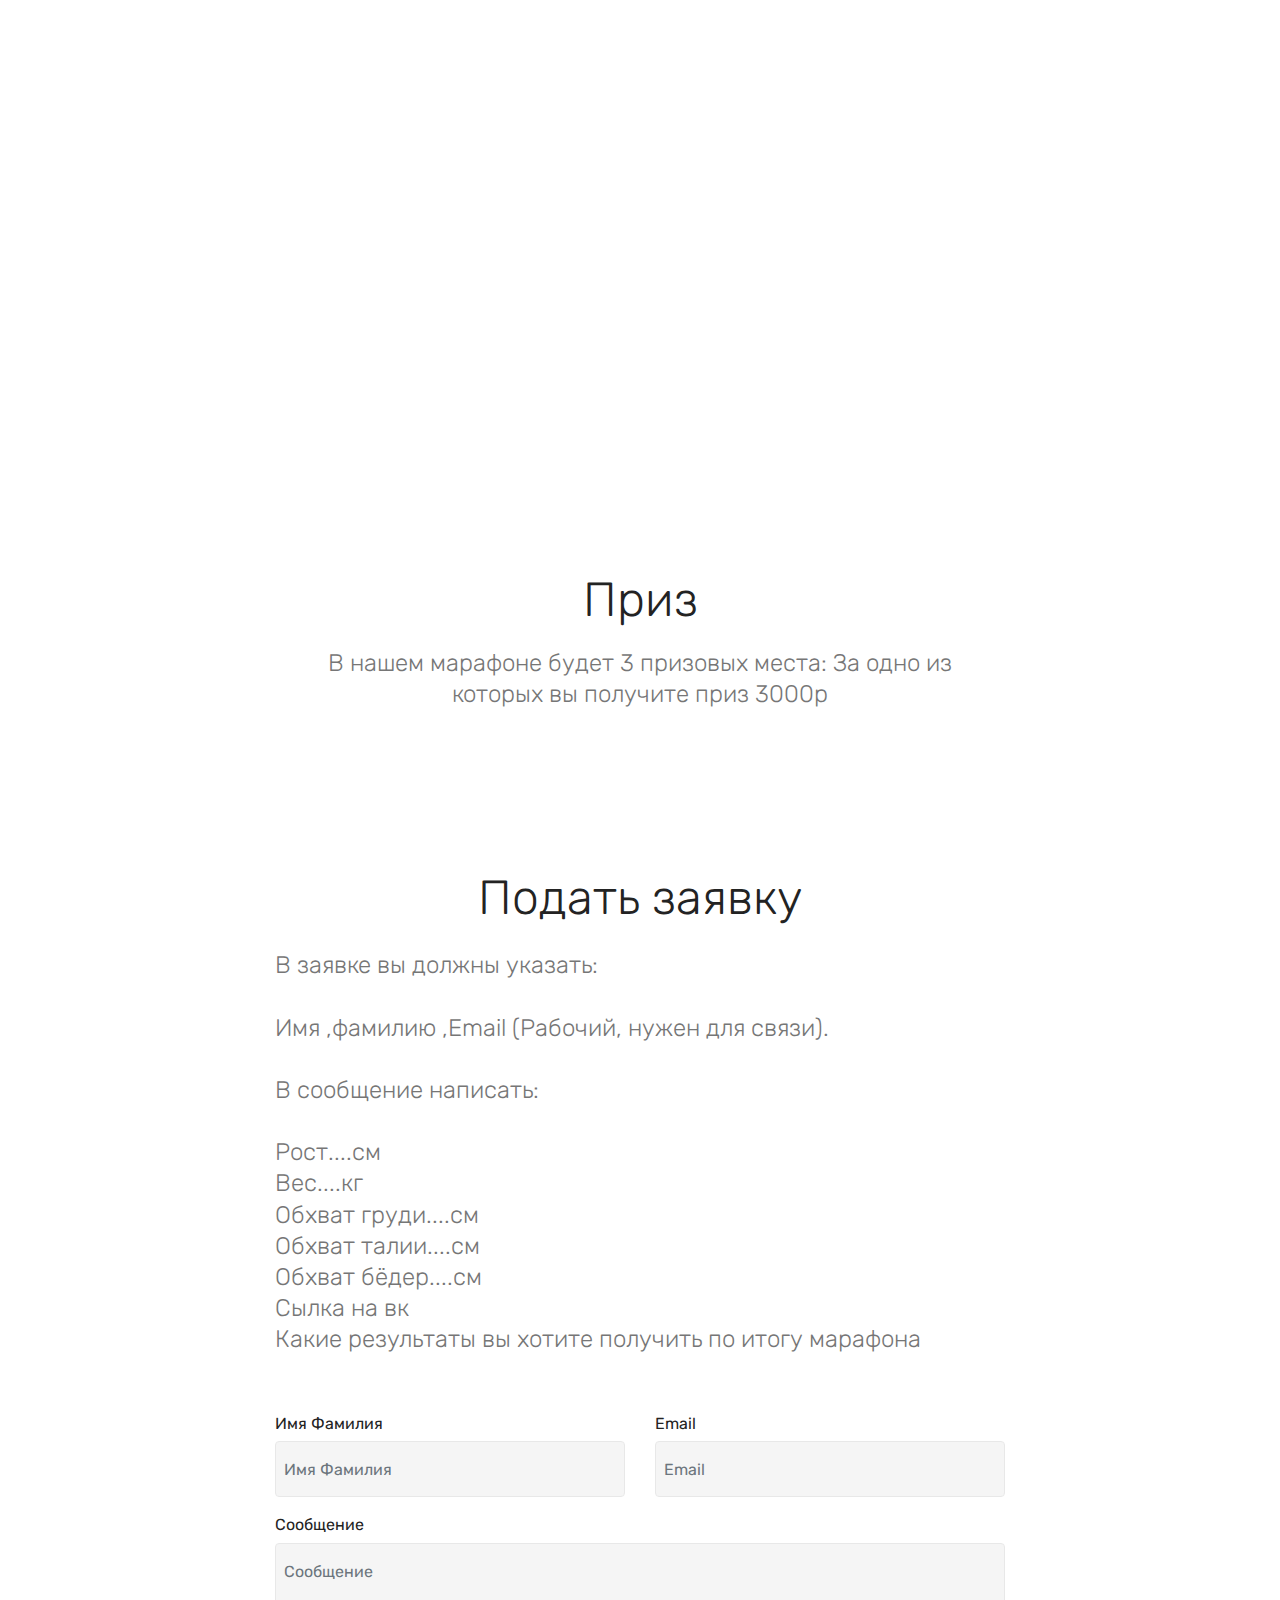
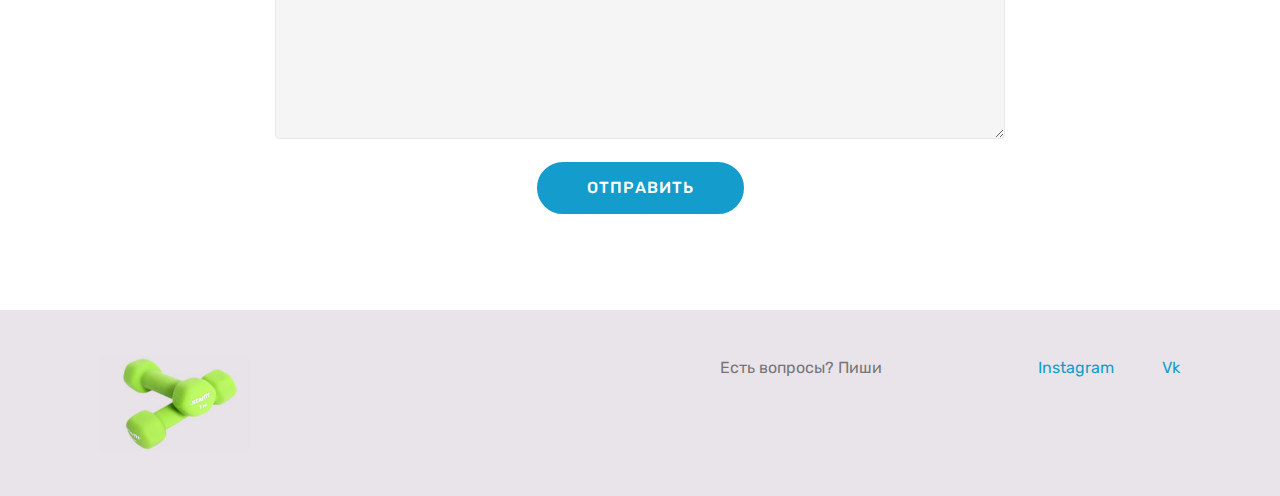
==== commit ff467a1f: "Marafon Fitnes" ====
--- a/index.html
+++ b/index.html
@@ -57,7 +57,7 @@
     </nav>
 </section>
 
-<section class="engine"><a href="https://mobirise.info/s">bootstrap theme</a></section><section class="header7 cid-rjxbTzgdA0 mbr-parallax-background" id="header7-2">
+<section class="engine"><a href="https://mobirise.info/w">free html5 templates</a></section><section class="header7 cid-rjxbTzgdA0 mbr-parallax-background" id="header7-2">
 
     
 
@@ -74,7 +74,7 @@
                 <div class="mbr-section-btn"><a class="btn btn-md btn-black-outline display-4" href="index.html#form1-a">Принять участие</a></div>
             </div>
 
-            <div class="mbr-figure" style="width: 100%;"><iframe class="mbr-embedded-video" src="https://www.youtube.com/embed/abXaW09VKO4?rel=0&amp;amp;showinfo=0&amp;autoplay=0&amp;loop=0" width="1280" height="720" frameborder="0" allowfullscreen></iframe></div>
+            <div class="mbr-figure" style="width: 100%;"><iframe class="mbr-embedded-video" src="https://www.youtube.com/embed/inrgWk1QDHM?rel=0&amp;amp;showinfo=0&amp;autoplay=0&amp;loop=0" width="1280" height="720" frameborder="0" allowfullscreen></iframe></div>
 
         </div>
     </div>
@@ -227,14 +227,14 @@
     <div class="container">
         <div class="row justify-content-center">
             <div class="media-container-column col-lg-8" data-form-type="formoid">
-                    <div data-form-alert="" hidden="">Спасибо за заполнение анкеты! Ждите, вам напишут </div>
+                    <div data-form-alert="" hidden="">Спасибо за заполнение анкеты! Ждите, вам напишут</div>
             
-                    <form class="mbr-form" action="https://mobirise.com/" method="post" data-form-title="Mobirise Form"><input type="hidden" name="email" data-form-email="true" value="Yu/TyF+N+e6CJwhlIR9PW9apDkFSj3+76OT8drhgIYI4EVRDfogSBl+hljoDrhC+ZfC9+NViF8ZgVVWla9e+puX/9XXSs0jmlFyIfpaM+hRxYBlO3WKSRc+OZiAKGq18">
+                    <form class="mbr-form" action="https://mobirise.com/" method="post" data-form-title="Mobirise Form"><input type="hidden" name="email" data-form-email="true" value="TYCYEmnlwnU6FKEfijYXqFF/zkSethJOkzfUBstV+7Q6oI2fPSvkNYitrp2c5qFqvG+DZmuVrBdWJhkRZjIDZC6M72aaDMorhLHKRWFanP2+HZsbeRMzmr1Hvar5Hck/">
                         <div class="row row-sm-offset">
                             <div class="col-md-4 multi-horizontal" data-for="name">
                                 <div class="form-group">
-                                    <label class="form-control-label mbr-fonts-style display-7" for="name-form1-a">Имя</label>
-                                    <input type="text" class="form-control" name="name" data-form-field="Name" required="" placeholder="Имя" id="name-form1-a">
+                                    <label class="form-control-label mbr-fonts-style display-7" for="name-form1-a">Имя Фамилия</label>
+                                    <input type="text" class="form-control" name="name" data-form-field="Name" required="" placeholder="Имя Фамилия" id="name-form1-a">
                                 </div>
                             </div>
                             <div class="col-md-4 multi-horizontal" data-for="email">
@@ -243,21 +243,14 @@
                                     <input type="email" class="form-control" name="email" data-form-field="Email" required="" placeholder="Email" id="email-form1-a">
                                 </div>
                             </div>
-                            <div class="col-md-4 multi-horizontal" data-for="phone">
-                                <div class="form-group">
-                                    <label class="form-control-label mbr-fonts-style display-7" for="phone-form1-a">Фамилия</label>
-                                    <input type="tel" class="form-control" name="phone" data-form-field="Phone" placeholder="Фамилия" id="phone-form1-a">
-                                </div>
-                            </div>
+                            
                         </div>
                         <div class="form-group" data-for="message">
                             <label class="form-control-label mbr-fonts-style display-7" for="message-form1-a">Сообщение</label>
                             <textarea type="text" class="form-control" name="message" rows="7" data-form-field="Message" placeholder="Сообщение" id="message-form1-a"></textarea>
                         </div>
             
-                        <span class="input-group-btn">
-                            <button href="" type="submit" class="btn btn-primary btn-form display-4">ОТПРАВИТЬ</button>
-                        </span>
+                        <span class="input-group-btn"><button href="" type="submit" class="btn btn-primary btn-form display-4">ОТПРАВИТЬ</button></span>
                     </form>
             </div>
         </div>
@@ -275,7 +268,7 @@
             <div class="col-md-3">
                 <div class="media-wrap">
                     <a href="https://mobirise.co/">
-                       <img src="assets/images/192x141.jpg" alt="Mobirise" title="">
+                       <img src="assets/images/-302x221.jpg" alt="Mobirise" title="">
                     </a>
                 </div>
             </div>
--- a/assets/mobirise/css/mbr-additional.css
+++ b/assets/mobirise/css/mbr-additional.css
@@ -1777,7 +1777,7 @@
 .cid-rjxbTzgdA0 {
   padding-top: 90px;
   padding-bottom: 90px;
-  background-image: url("../../../assets/images/7-1366x779.png");
+  background-image: url("../../../assets/images/-7-1366x779.png");
 }
 @media (min-width: 992px) {
   .cid-rjxbTzgdA0 .mbr-figure {
@@ -1982,7 +1982,7 @@
 .cid-rjxfulgmxv {
   padding-top: 45px;
   padding-bottom: 45px;
-  background-image: url("../../../assets/images/1366x710.png");
+  background-image: url("../../../assets/images/-1366x710.png");
 }
 @media (max-width: 767px) {
   .cid-rjxfulgmxv .media-wrap {
